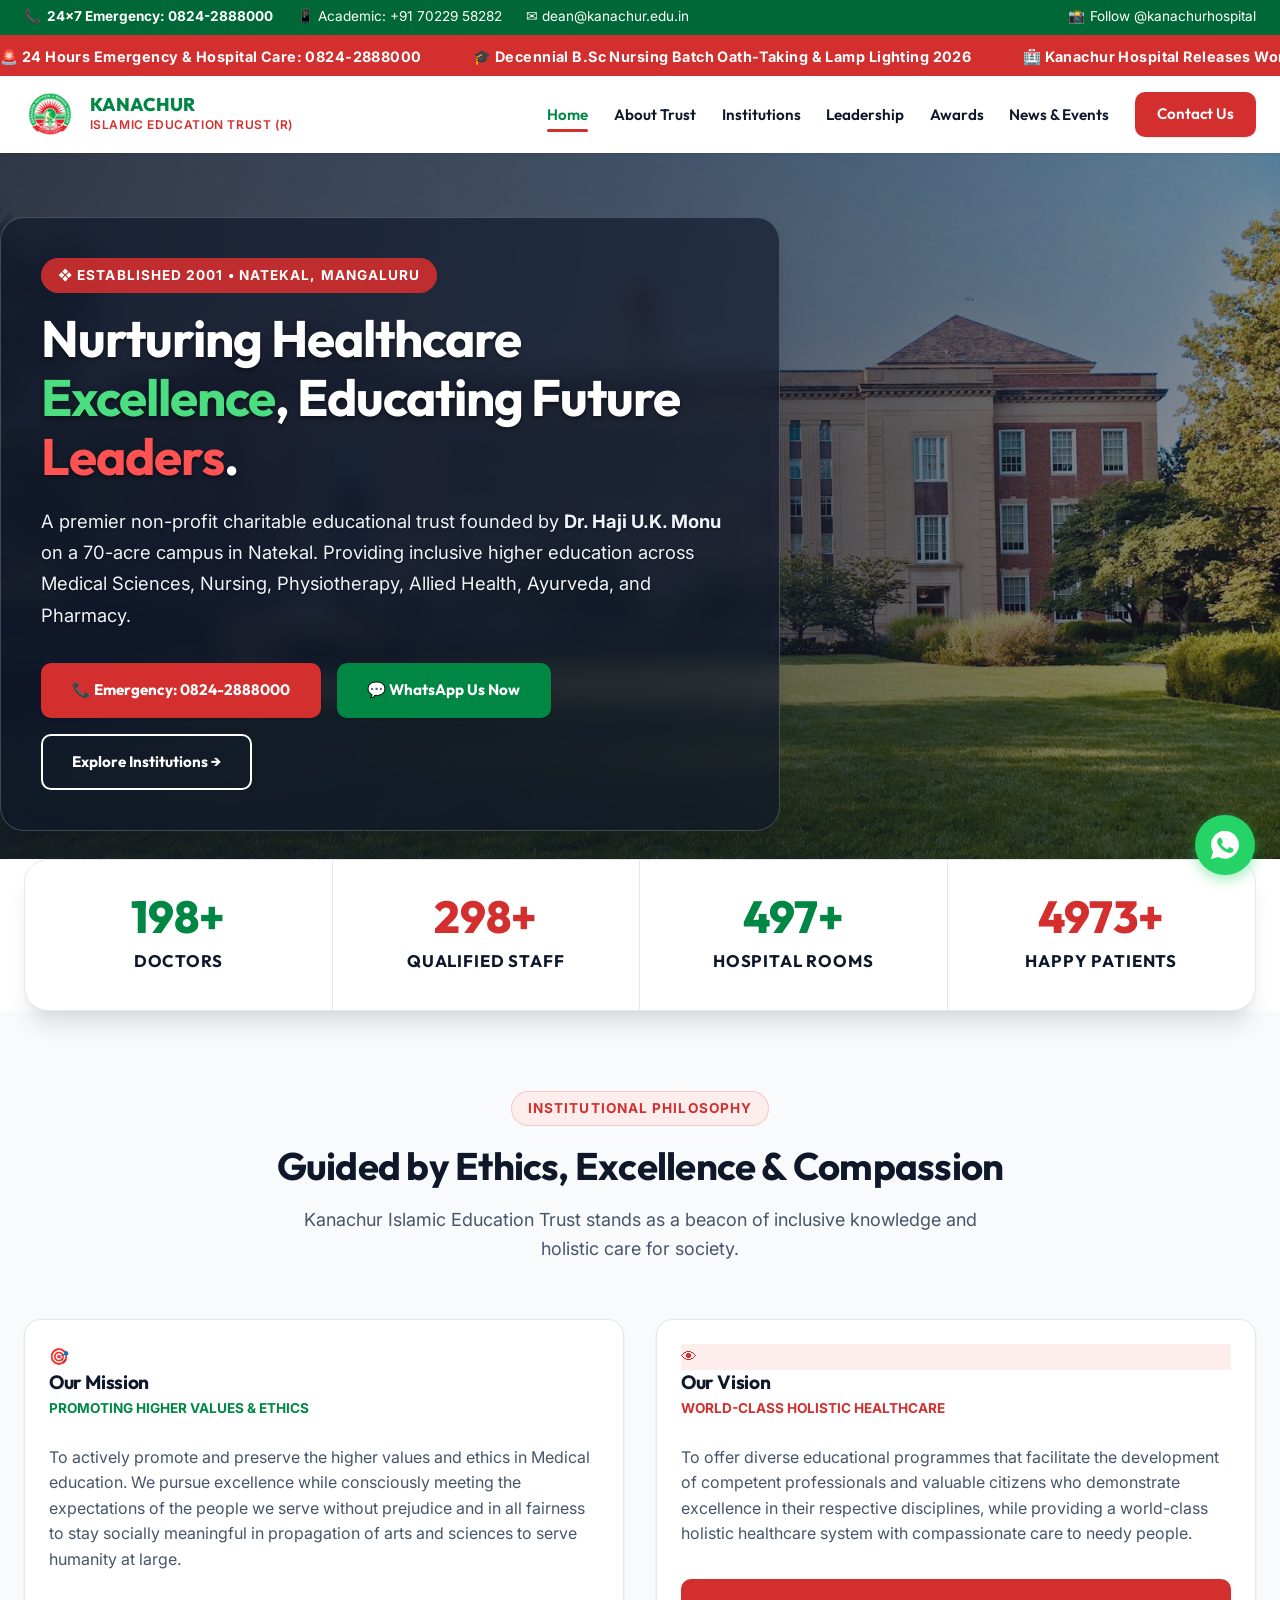
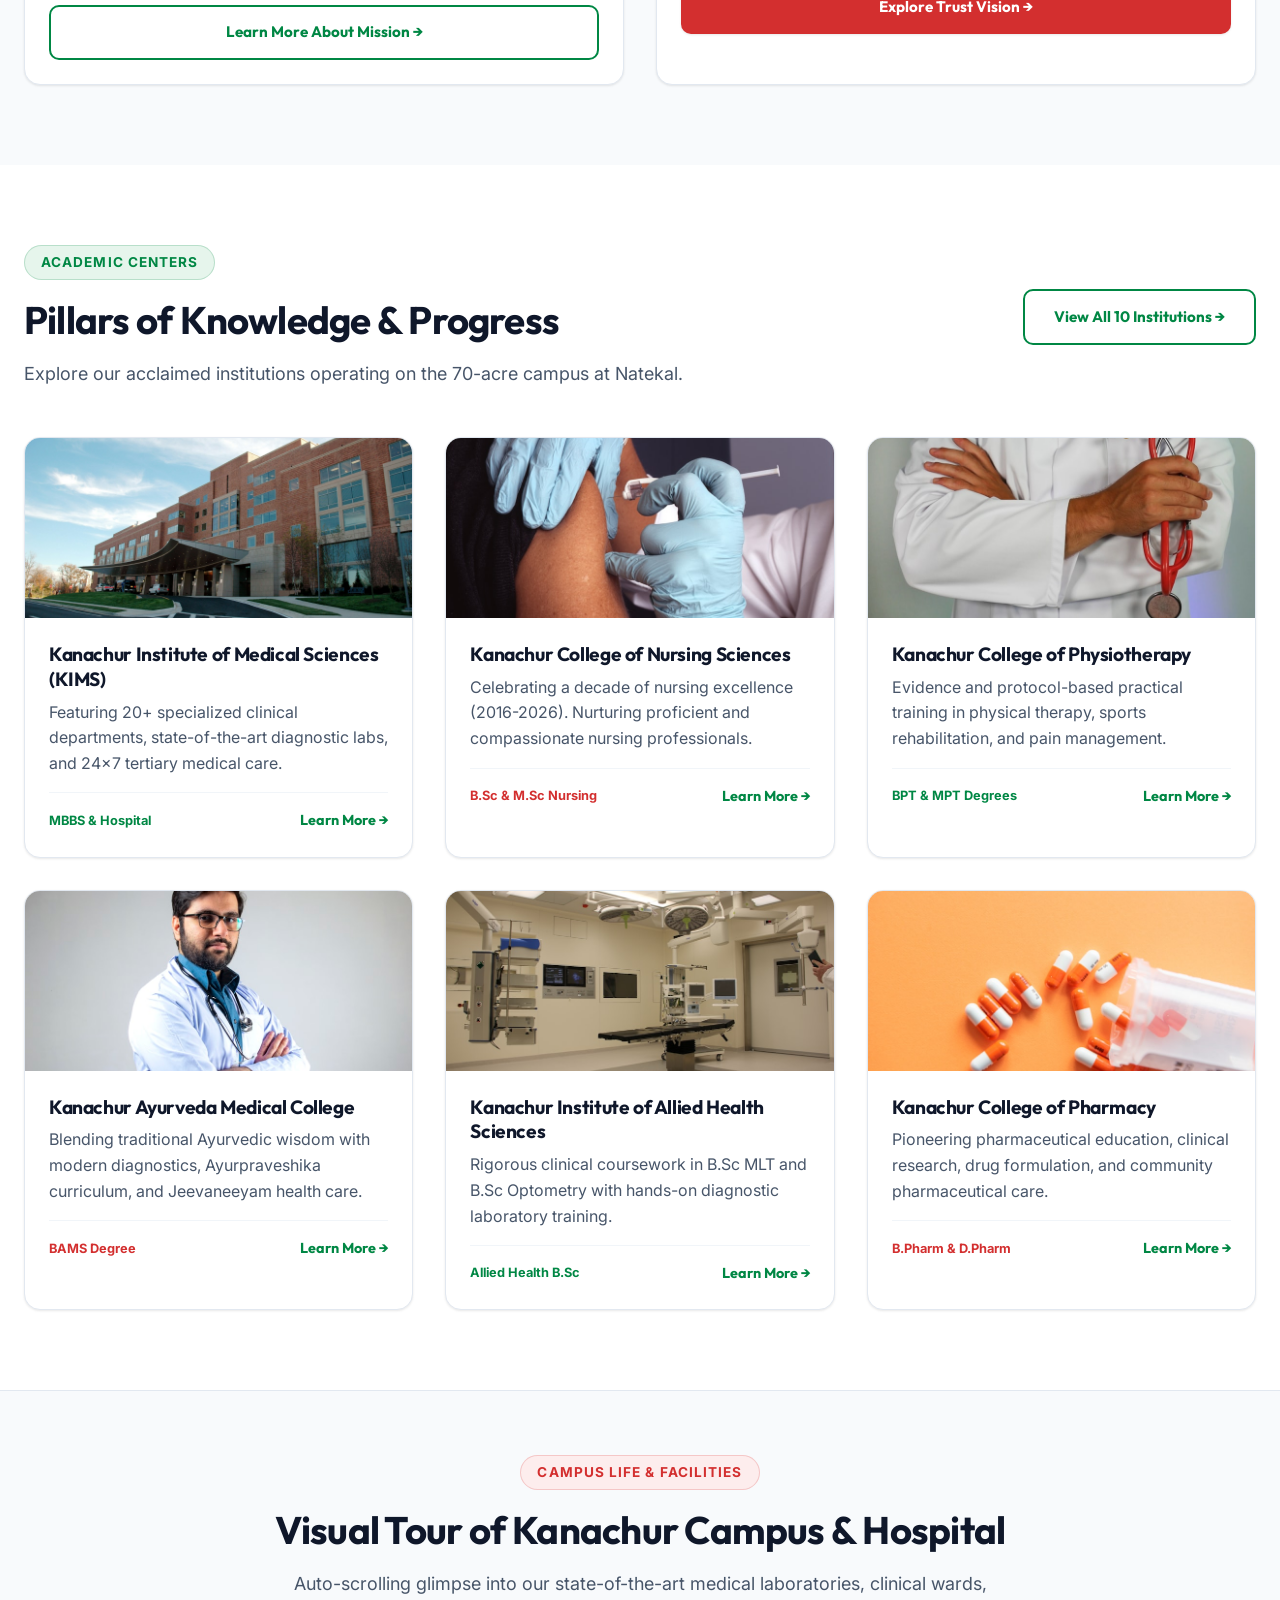
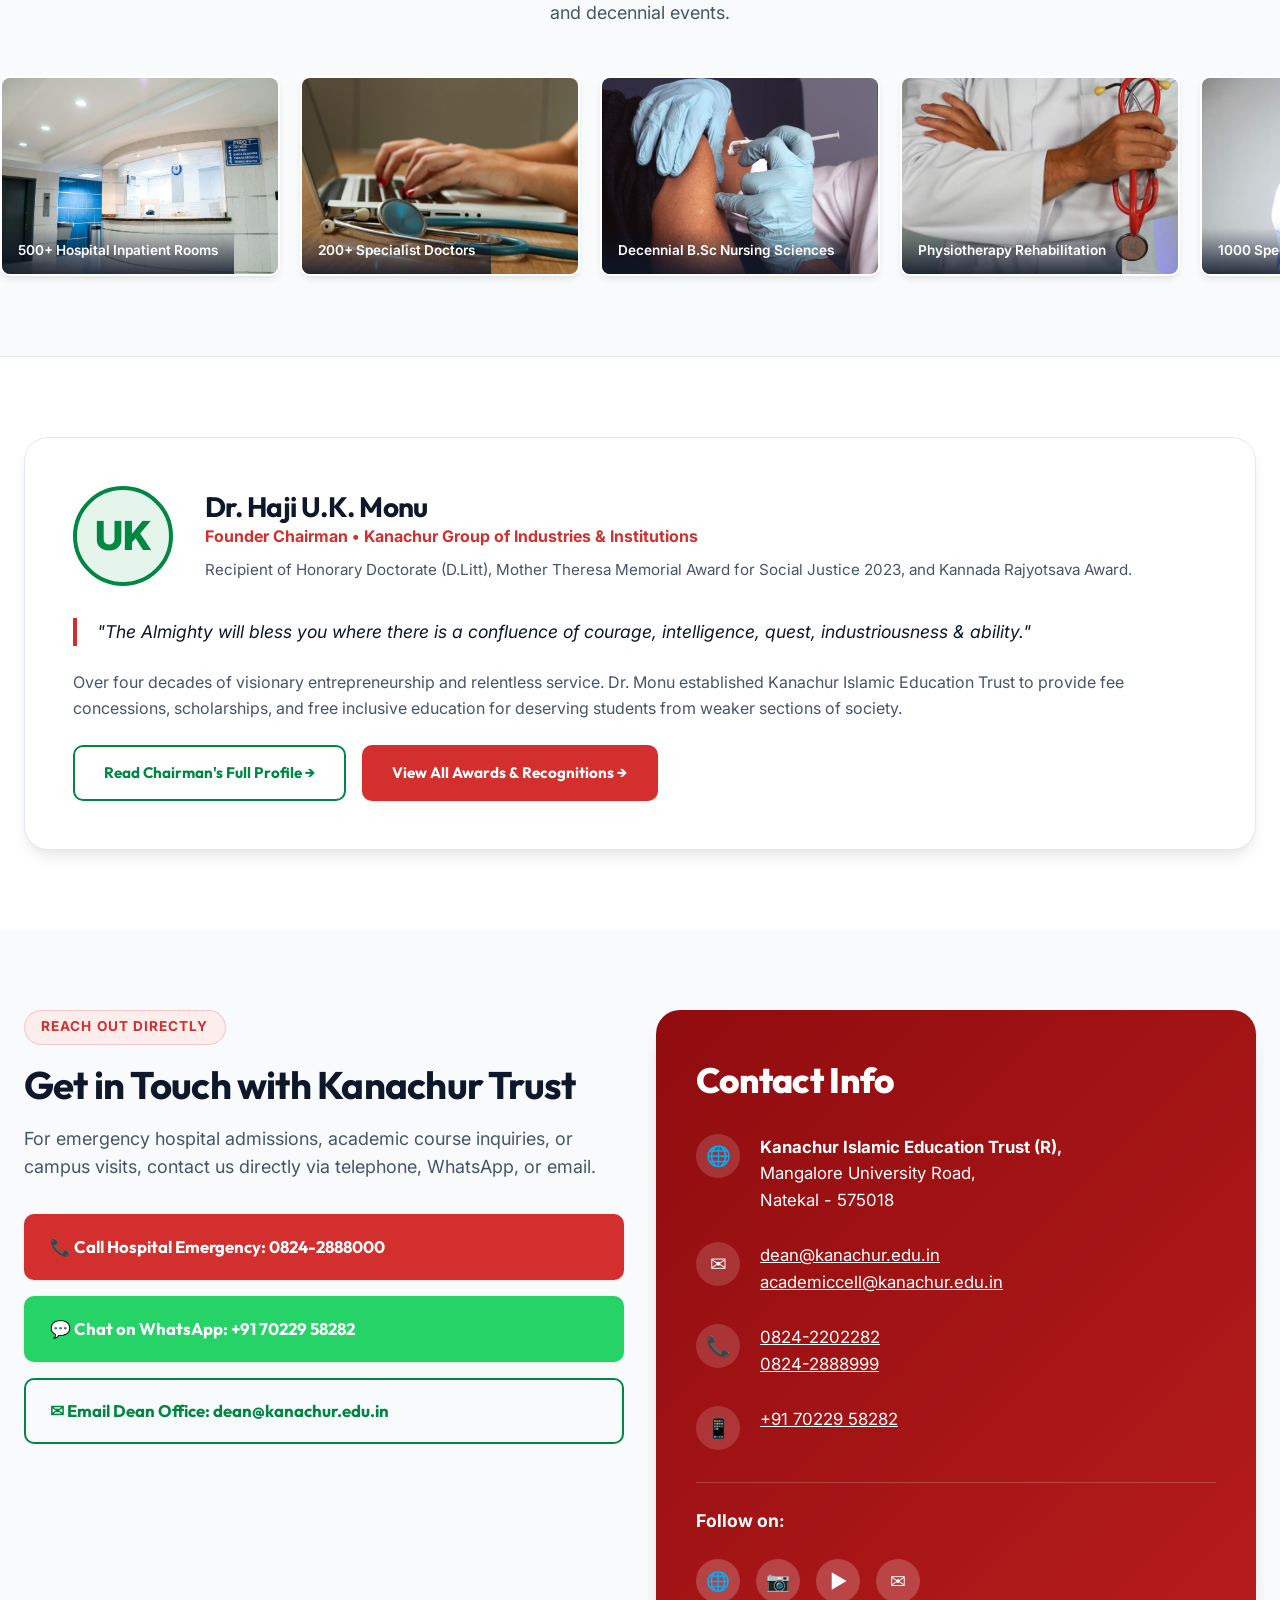
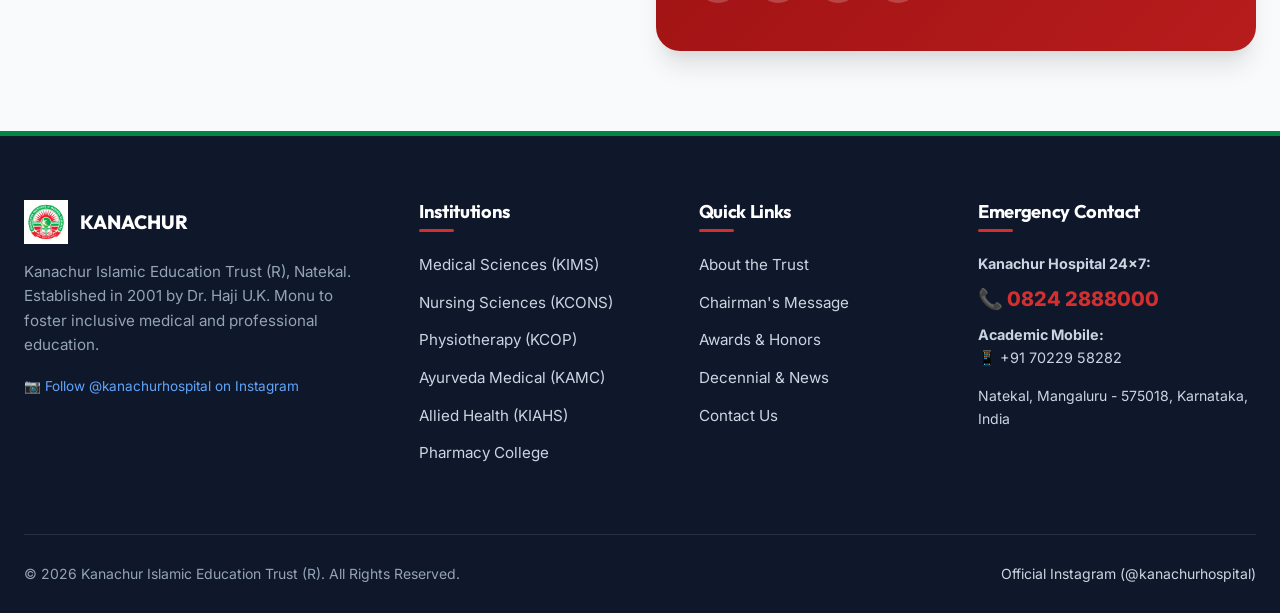
==== index.html @ 50f3a4df "Initial commit" ====
<!DOCTYPE html>
<html lang="en">
<head>
  <meta charset="UTF-8">
  <meta name="viewport" content="width=device-width, initial-scale=1.0">
  <title>Kanachur Islamic Education Trust (R) | Medical & Academic Excellence in Mangaluru</title>
  <meta name="description" content="Kanachur Islamic Education Trust (R), Natekal, Mangaluru. Sprawling 70-acre campus offering Medical (KIMS), Nursing (KCONS), Physiotherapy (KCOP), Allied Health (KIAHS), Ayurveda (KAMC), and Pharmacy degrees since 2001.">

  <!-- Open Graph -->
  <meta property="og:type" content="website">
  <meta property="og:url" content="https://kanachurims.com/">
  <meta property="og:title" content="Kanachur Islamic Education Trust (R) | Mangaluru">
  <meta property="og:description" content="Pioneering medical education, compassionate healthcare, and academic excellence in Mangaluru.">
  <meta property="og:image" content="images/campus-aerial.jpg">

  <!-- Google Fonts -->
  <link rel="preconnect" href="https://fonts.googleapis.com">
  <link rel="preconnect" href="https://fonts.gstatic.com" crossorigin>
  <link href="https://fonts.googleapis.com/css2?family=Inter:wght@400;500;600;700&family=Outfit:wght@600;700;800;900&display=swap" rel="stylesheet">

  <!-- Stylesheets -->
  <link rel="stylesheet" href="css/main.css">
  <link rel="stylesheet" href="css/components.css">
</head>
<body>





  <!-- Header & Navigation -->
  <header class="site-header">
    <div class="header-top">
      <div class="container header-top-content">
        <div class="header-top-info">
          <a href="tel:08242888000">📞 <strong>24x7 Emergency: 0824-2888000</strong></a>
          <a href="tel:+917022958282">📱 Academic: +91 70229 58282</a>
          <a href="mailto:dean@kanachur.edu.in">✉ dean@kanachur.edu.in</a>
        </div>
        <div style="display:flex; gap:1rem; align-items:center;">
          <a href="https://www.instagram.com/kanachurhospital/" target="_blank" rel="noopener noreferrer" style="color:white; font-size:0.85rem; display:flex; align-items:center; gap:0.3rem;">
            <span>📸</span> Follow @kanachurhospital
          </a>
        </div>
      </div>
    </div>

    <!-- Auto-Scrolling Marquee Ticker -->
    <div class="marquee-container" aria-label="Latest Announcements Ticker">
      <div class="marquee-content">
        <span class="marquee-item">🚨 24 Hours Emergency & Hospital Care: 0824-2888000</span>
        <span class="marquee-item">🎓 Decennial B.Sc Nursing Batch Oath-Taking & Lamp Lighting 2026</span>
        <span class="marquee-item">🏥 Kanachur Hospital Releases World TB Day Awareness Poster</span>
        <span class="marquee-item">🤖 KIMS & AIMIT Sign MoU for AI-Driven Healthcare Innovation</span>
        <span class="marquee-item">🌿 KAMC Jeevaneeyam Village Adoption & Ayurpraveshika Program</span>
        <span class="marquee-item">🚨 24 Hours Emergency & Hospital Care: 0824-2888000</span>
        <span class="marquee-item">🎓 Decennial B.Sc Nursing Batch Oath-Taking & Lamp Lighting 2026</span>
      </div>
    </div>

    <nav class="navbar" aria-label="Main Navigation">
      <div class="container nav-container">
        <a href="index.html" class="brand-logo">
          <img src="images/logo.png" alt="Kanachur Trust Crest Logo" class="brand-logo-img" width="52" height="52">
          <div class="brand-logo-text">
            <span class="brand-name">KANACHUR</span>
            <span class="brand-sub">Islamic Education Trust (R)</span>
          </div>
        </a>

        <button class="mobile-toggle" aria-label="Toggle Menu" aria-expanded="false" aria-controls="primaryNav">
          <span style="font-size:1.5rem;">☰</span>
        </button>

        <ul class="nav-menu" id="primaryNav">
          <li><a href="index.html" class="nav-link active">Home</a></li>
          <li><a href="about.html" class="nav-link">About Trust</a></li>
          <li><a href="institutions.html" class="nav-link">Institutions</a></li>
          <li><a href="leadership.html" class="nav-link">Leadership</a></li>
          <li><a href="awards.html" class="nav-link">Awards</a></li>
          <li><a href="news.html" class="nav-link">News & Events</a></li>
          <li><a href="contact.html" class="nav-link btn btn-primary" style="padding: 0.5rem 1.25rem; color: white;">Contact Us</a></li>
        </ul>
      </div>
    </nav>
  </header>

  <main id="main-content">

    <!-- Hero Section with Image Slideshow & Viewable Dark Backdrop Overlay Card -->
    <section class="hero-slider-container">
      <!-- Slides -->
      <div class="hero-slide active" style="background-image: url('images/campus-aerial.jpg');"></div>
      <div class="hero-slide" style="background-image: url('images/medical-college.jpg');"></div>
      <div class="hero-slide" style="background-image: url('images/medical-research.jpg');"></div>

      <div class="hero-slide-overlay"></div>

      <div class="container hero-content-wrap">
        <div class="hero-text-card reveal-on-scroll">
          <div class="section-badge red" style="background: rgba(211,47,47,0.9); color: white;">
            ❖ Established 2001 • Natekal, Mangaluru
          </div>
          <h1 class="hero-title-dark">
            Nurturing Healthcare <span class="highlight-green">Excellence</span>, Educating Future <span class="highlight-red">Leaders</span>.
          </h1>
          <p class="hero-description-dark">
            A premier non-profit charitable educational trust founded by <strong>Dr. Haji U.K. Monu</strong> on a 70-acre campus in Natekal. Providing inclusive higher education across Medical Sciences, Nursing, Physiotherapy, Allied Health, Ayurveda, and Pharmacy.
          </p>

          <div class="hero-cta-group">
            <a href="tel:08242888000" class="btn btn-primary">
              📞 Emergency: 0824-2888000
            </a>
            <a href="https://wa.me/917022958282?text=Hello%20Kanachur%20Trust%2C%20I%20have%20an%20inquiry" target="_blank" rel="noopener noreferrer" class="btn btn-secondary">
              💬 WhatsApp Us Now
            </a>
            <a href="institutions.html" class="btn btn-outline-white">
              Explore Institutions →
            </a>
          </div>
        </div>
      </div>

      <!-- Slider Dots -->
      <div class="slider-dots" aria-label="Slideshow Controls">
        <div class="slider-dot active" aria-label="Slide 1"></div>
        <div class="slider-dot" aria-label="Slide 2"></div>
        <div class="slider-dot" aria-label="Slide 3"></div>
      </div>
    </section>

    <!-- Verified Key Statistics Banner -->
    <section class="stats-section">
      <div class="container">
        <div class="stats-grid reveal-on-scroll">
          <div class="stat-card">
            <div class="stat-number" data-target="200" data-suffix="+">0</div>
            <div class="stat-label">Doctors</div>
          </div>
          <div class="stat-card red">
            <div class="stat-number" data-target="300" data-suffix="+">0</div>
            <div class="stat-label">Qualified Staff</div>
          </div>
          <div class="stat-card">
            <div class="stat-number" data-target="500" data-suffix="+">0</div>
            <div class="stat-label">Hospital Rooms</div>
          </div>
          <div class="stat-card red">
            <div class="stat-number" data-target="5000" data-suffix="+">0</div>
            <div class="stat-label">Happy Patients</div>
          </div>
        </div>
      </div>
    </section>

    <!-- Mission & Vision Section -->
    <section class="section-padding" style="background-color: var(--color-offwhite);">
      <div class="container">
        <div class="text-center reveal-on-scroll" style="margin-bottom: 3.5rem;">
          <div class="section-badge red">Institutional Philosophy</div>
          <h2 class="section-title">Guided by Ethics, Excellence & Compassion</h2>
          <p class="section-subtitle">Kanachur Islamic Education Trust stands as a beacon of inclusive knowledge and holistic care for society.</p>
        </div>

        <div class="grid grid-2">
          <div class="institution-card reveal-on-scroll" style="background: var(--color-white);">
            <div class="institution-header" style="padding: 1.5rem 1.5rem 0;">
              <div class="institution-icon">🎯</div>
              <div>
                <h3 class="institution-title">Our Mission</h3>
                <span style="font-size:0.85rem; color:var(--color-green-primary); font-weight:700;">PROMOTING HIGHER VALUES & ETHICS</span>
              </div>
            </div>
            <div class="institution-card-content">
              <p>To actively promote and preserve the higher values and ethics in Medical education. We pursue excellence while consciously meeting the expectations of the people we serve without prejudice and in all fairness to stay socially meaningful in propagation of arts and sciences to serve humanity at large.</p>
              <div style="margin-top: 1rem;">
                <a href="about.html" class="btn btn-outline-green" style="width: 100%;">Learn More About Mission →</a>
              </div>
            </div>
          </div>

          <div class="institution-card red-accent reveal-on-scroll" style="background: var(--color-white);">
            <div class="institution-header" style="padding: 1.5rem 1.5rem 0;">
              <div class="institution-icon" style="background: var(--color-red-light); color: var(--color-red-primary);">👁</div>
              <div>
                <h3 class="institution-title">Our Vision</h3>
                <span style="font-size:0.85rem; color:var(--color-red-primary); font-weight:700;">WORLD-CLASS HOLISTIC HEALTHCARE</span>
              </div>
            </div>
            <div class="institution-card-content">
              <p>To offer diverse educational programmes that facilitate the development of competent professionals and valuable citizens who demonstrate excellence in their respective disciplines, while providing a world-class holistic healthcare system with compassionate care to needy people.</p>
              <div style="margin-top: 1rem;">
                <a href="about.html" class="btn btn-primary" style="width: 100%;">Explore Trust Vision →</a>
              </div>
            </div>
          </div>
        </div>
      </div>
    </section>

    <!-- Constituent Institutions Overview Grid with Reference Images -->
    <section class="section-padding" style="background-color: var(--color-white);">
      <div class="container">
        <div class="flex-between reveal-on-scroll" style="margin-bottom: 3rem; flex-wrap: wrap; gap: 1rem;">
          <div>
            <div class="section-badge">Academic Centers</div>
            <h2 class="section-title">Pillars of Knowledge & Progress</h2>
            <p class="section-subtitle">Explore our acclaimed institutions operating on the 70-acre campus at Natekal.</p>
          </div>
          <div>
            <a href="institutions.html" class="btn btn-outline-green">View All 10 Institutions →</a>
          </div>
        </div>

        <div class="grid grid-3">

          <!-- KIMS -->
          <article class="institution-card reveal-on-scroll">
            <div class="institution-card-img-wrap">
              <img src="images/medical-college.jpg" alt="Kanachur Institute of Medical Sciences" class="institution-card-img">
            </div>
            <div class="institution-card-content">
              <h3 class="institution-title">Kanachur Institute of Medical Sciences (KIMS)</h3>
              <p style="margin-top: 0.5rem;">Featuring 20+ specialized clinical departments, state-of-the-art diagnostic labs, and 24x7 tertiary medical care.</p>
              <div class="institution-footer">
                <span style="font-size:0.8rem; font-weight:700; color:var(--color-green-primary);">MBBS & Hospital</span>
                <a href="institutions.html#kims" class="institution-link">Learn More →</a>
              </div>
            </div>
          </article>

          <!-- KCONS -->
          <article class="institution-card reveal-on-scroll">
            <div class="institution-card-img-wrap">
              <img src="images/nursing-practice.jpg" alt="Kanachur College of Nursing Sciences" class="institution-card-img">
            </div>
            <div class="institution-card-content">
              <h3 class="institution-title">Kanachur College of Nursing Sciences</h3>
              <p style="margin-top: 0.5rem;">Celebrating a decade of nursing excellence (2016-2026). Nurturing proficient and compassionate nursing professionals.</p>
              <div class="institution-footer">
                <span style="font-size:0.8rem; font-weight:700; color:var(--color-red-primary);">B.Sc & M.Sc Nursing</span>
                <a href="institutions.html#kcons" class="institution-link">Learn More →</a>
              </div>
            </div>
          </article>

          <!-- KCOP -->
          <article class="institution-card reveal-on-scroll">
            <div class="institution-card-img-wrap">
              <img src="images/physiotherapy.jpg" alt="Kanachur College of Physiotherapy" class="institution-card-img">
            </div>
            <div class="institution-card-content">
              <h3 class="institution-title">Kanachur College of Physiotherapy</h3>
              <p style="margin-top: 0.5rem;">Evidence and protocol-based practical training in physical therapy, sports rehabilitation, and pain management.</p>
              <div class="institution-footer">
                <span style="font-size:0.8rem; font-weight:700; color:var(--color-green-primary);">BPT & MPT Degrees</span>
                <a href="institutions.html#kcop" class="institution-link">Learn More →</a>
              </div>
            </div>
          </article>

          <!-- KAMC -->
          <article class="institution-card reveal-on-scroll">
            <div class="institution-card-img-wrap">
              <img src="images/ayurveda.jpg" alt="Kanachur Ayurveda Medical College" class="institution-card-img">
            </div>
            <div class="institution-card-content">
              <h3 class="institution-title">Kanachur Ayurveda Medical College</h3>
              <p style="margin-top: 0.5rem;">Blending traditional Ayurvedic wisdom with modern diagnostics, Ayurpraveshika curriculum, and Jeevaneeyam health care.</p>
              <div class="institution-footer">
                <span style="font-size:0.8rem; font-weight:700; color:var(--color-red-primary);">BAMS Degree</span>
                <a href="institutions.html#kamc" class="institution-link">Learn More →</a>
              </div>
            </div>
          </article>

          <!-- KIAHS -->
          <article class="institution-card reveal-on-scroll">
            <div class="institution-card-img-wrap">
              <img src="images/laboratory.jpg" alt="Kanachur Institute of Allied Health Sciences" class="institution-card-img">
            </div>
            <div class="institution-card-content">
              <h3 class="institution-title">Kanachur Institute of Allied Health Sciences</h3>
              <p style="margin-top: 0.5rem;">Rigorous clinical coursework in B.Sc MLT and B.Sc Optometry with hands-on diagnostic laboratory training.</p>
              <div class="institution-footer">
                <span style="font-size:0.8rem; font-weight:700; color:var(--color-green-primary);">Allied Health B.Sc</span>
                <a href="institutions.html#kiahs" class="institution-link">Learn More →</a>
              </div>
            </div>
          </article>

          <!-- Pharmacy -->
          <article class="institution-card reveal-on-scroll">
            <div class="institution-card-img-wrap">
              <img src="images/pharmacy.jpg" alt="Kanachur College of Pharmacy" class="institution-card-img">
            </div>
            <div class="institution-card-content">
              <h3 class="institution-title">Kanachur College of Pharmacy</h3>
              <p style="margin-top: 0.5rem;">Pioneering pharmaceutical education, clinical research, drug formulation, and community pharmaceutical care.</p>
              <div class="institution-footer">
                <span style="font-size:0.8rem; font-weight:700; color:var(--color-red-primary);">B.Pharm & D.Pharm</span>
                <a href="institutions.html#pharmacy" class="institution-link">Learn More →</a>
              </div>
            </div>
          </article>

        </div>
      </div>
    </section>

    <!-- Compact Auto-Scrolling Image Gallery Marquee Section -->
    <section class="gallery-section">
      <div class="container">
        <div class="text-center reveal-on-scroll" style="margin-bottom: 2rem;">
          <div class="section-badge red">Campus Life & Facilities</div>
          <h2 class="section-title">Visual Tour of Kanachur Campus & Hospital</h2>
          <p class="section-subtitle">Auto-scrolling glimpse into our state-of-the-art medical laboratories, clinical wards, and decennial events.</p>
        </div>
      </div>

      <div class="compact-gallery-slider">
        <div class="compact-gallery-track">

          <div class="gallery-card">
            <img src="images/hospital-building.jpg" alt="Hospital Rooms">
            <div class="gallery-card-caption">500+ Hospital Inpatient Rooms</div>
          </div>

          <div class="gallery-card">
            <img src="images/doctors-team.jpg" alt="Doctors Consultation">
            <div class="gallery-card-caption">200+ Specialist Doctors</div>
          </div>

          <div class="gallery-card">
            <img src="images/nursing-practice.jpg" alt="Nursing Practice">
            <div class="gallery-card-caption">Decennial B.Sc Nursing Sciences</div>
          </div>

          <div class="gallery-card">
            <img src="images/physiotherapy.jpg" alt="Physiotherapy Clinic">
            <div class="gallery-card-caption">Physiotherapy Rehabilitation</div>
          </div>

          <div class="gallery-card">
            <img src="images/ayurveda.jpg" alt="Ayurveda Garden">
            <div class="gallery-card-caption">1000 Species Western Ghats Flora</div>
          </div>

          <div class="gallery-card">
            <img src="images/laboratory.jpg" alt="Clinical Laboratory">
            <div class="gallery-card-caption">Advanced Diagnostics & MLT Labs</div>
          </div>

          <!-- Duplicate items for seamless continuous marquee -->
          <div class="gallery-card">
            <img src="images/hospital-building.jpg" alt="Hospital Rooms">
            <div class="gallery-card-caption">500+ Hospital Inpatient Rooms</div>
          </div>

          <div class="gallery-card">
            <img src="images/doctors-team.jpg" alt="Doctors Consultation">
            <div class="gallery-card-caption">200+ Specialist Doctors</div>
          </div>

        </div>
      </div>
    </section>

    <!-- Leadership Spotlight -->
    <section class="section-padding" style="background-color: var(--color-white);">
      <div class="container">
        <div class="leadership-card reveal-on-scroll">
          <div class="leadership-header">
            <div class="leadership-avatar">UK</div>
            <div class="leadership-info">
              <h3>Dr. Haji U.K. Monu</h3>
              <div class="leadership-title">Founder Chairman • Kanachur Group of Industries & Institutions</div>
              <p style="margin-top: 0.5rem; font-size: 0.95rem;">
                Recipient of Honorary Doctorate (D.Litt), Mother Theresa Memorial Award for Social Justice 2023, and Kannada Rajyotsava Award.
              </p>
            </div>
          </div>
          <div class="leadership-body">
            <blockquote style="font-size: 1.1rem; font-style: italic; color: var(--color-text-main); border-left: 4px solid var(--color-red-primary); padding-left: 1.25rem; margin-bottom: 1.5rem;">
              "The Almighty will bless you where there is a confluence of courage, intelligence, quest, industriousness & ability."
            </blockquote>
            <p>Over four decades of visionary entrepreneurship and relentless service. Dr. Monu established Kanachur Islamic Education Trust to provide fee concessions, scholarships, and free inclusive education for deserving students from weaker sections of society.</p>

            <div class="hero-cta-group" style="margin-top: 1.5rem;">
              <a href="leadership.html" class="btn btn-outline-green">Read Chairman's Full Profile →</a>
              <a href="awards.html" class="btn btn-primary">View All Awards & Recognitions →</a>
            </div>
          </div>
        </div>
      </div>
    </section>

    <!-- Direct Contact Info Display Section (REPLACED ALL FORMS AS REQUESTED) -->
    <section class="section-padding" style="background-color: var(--color-offwhite);" id="contact-info">
      <div class="container">
        <div class="grid grid-2">

          <!-- Left Info Column -->
          <div class="reveal-on-scroll">
            <div class="section-badge red">Reach Out Directly</div>
            <h2 class="section-title">Get in Touch with Kanachur Trust</h2>
            <p class="section-subtitle" style="margin-bottom: 2rem;">For emergency hospital admissions, academic course inquiries, or campus visits, contact us directly via telephone, WhatsApp, or email.</p>

            <div class="hero-cta-group" style="flex-direction: column; gap: 1rem; align-items: flex-start;">
              <a href="tel:08242888000" class="btn btn-primary" style="width: 100%; justify-content: flex-start; padding: 1.1rem 1.5rem; font-size: 1.05rem; white-space: normal; text-align: left;">
                📞 Call Hospital Emergency: 0824-2888000
              </a>
              <a href="https://wa.me/917022958282?text=Hello%20Kanachur%20Trust%2C%20I%20have%20an%20inquiry" target="_blank" rel="noopener noreferrer" class="btn btn-secondary" style="width: 100%; justify-content: flex-start; padding: 1.1rem 1.5rem; font-size: 1.05rem; background-color: #25D366; border-color: #25D366; white-space: normal; text-align: left;">
                💬 Chat on WhatsApp: +91 70229 58282
              </a>
              <a href="mailto:dean@kanachur.edu.in" class="btn btn-outline-green" style="width: 100%; justify-content: flex-start; padding: 1.1rem 1.5rem; font-size: 1.05rem; white-space: normal; text-align: left;">
                ✉ Email Dean Office: dean@kanachur.edu.in
              </a>
            </div>
          </div>

          <!-- Right Red Contact Info Display Box (Matches user screenshot) -->
          <div class="contact-display-card reveal-on-scroll">
            <h3 class="contact-display-title">Contact Info</h3>

            <div class="contact-info-row">
              <div class="contact-info-icon">🌐</div>
              <div class="contact-info-text">
                <strong>Kanachur Islamic Education Trust (R),</strong><br>
                Mangalore University Road,<br>
                Natekal - 575018
              </div>
            </div>

            <div class="contact-info-row">
              <div class="contact-info-icon">✉</div>
              <div class="contact-info-text">
                <a href="mailto:dean@kanachur.edu.in">dean@kanachur.edu.in</a><br>
                <a href="mailto:academiccell@kanachur.edu.in">academiccell@kanachur.edu.in</a>
              </div>
            </div>

            <div class="contact-info-row">
              <div class="contact-info-icon">📞</div>
              <div class="contact-info-text">
                <a href="tel:08242202282">0824-2202282</a><br>
                <a href="tel:08242888999">0824-2888999</a>
              </div>
            </div>

            <div class="contact-info-row">
              <div class="contact-info-icon">📱</div>
              <div class="contact-info-text">
                <a href="tel:+917022958282">+91 70229 58282</a>
              </div>
            </div>

            <div style="margin-top: 2rem; border-top: 1px solid rgba(255,255,255,0.2); padding-top: 1.5rem;">
              <strong style="font-size: 1.1rem; display: block; margin-bottom: 1rem;">Follow on:</strong>
              <div class="social-links-group">
                <a href="https://kanachurims.com/" target="_blank" rel="noopener noreferrer" class="social-icon-btn" aria-label="Website">🌐</a>
                <a href="https://www.instagram.com/kanachurhospital/" target="_blank" rel="noopener noreferrer" class="social-icon-btn" aria-label="Instagram">📷</a>
                <a href="https://youtube.com" target="_blank" rel="noopener noreferrer" class="social-icon-btn" aria-label="YouTube">▶</a>
                <a href="mailto:academiccell@kanachur.edu.in" class="social-icon-btn" aria-label="Email">✉</a>
              </div>
            </div>
          </div>

        </div>
      </div>
    </section>

  </main>

  <!-- Footer -->
  <footer class="site-footer">
    <div class="container">
      <div class="footer-grid">
        <div class="footer-brand">
          <div style="display:flex; align-items:center; gap:0.75rem;">
            <img src="images/logo.png" alt="Kanachur Crest Logo" width="44" height="44">
            <span style="font-family:var(--font-family-heading); font-weight:800; font-size:1.2rem; color:white;">KANACHUR</span>
          </div>
          <p>Kanachur Islamic Education Trust (R), Natekal. Established in 2001 by Dr. Haji U.K. Monu to foster inclusive medical and professional education.</p>
          <div style="margin-top: 1rem;">
            <a href="https://www.instagram.com/kanachurhospital/" target="_blank" rel="noopener noreferrer" style="color: #60a5fa; font-size:0.85rem; display:inline-flex; align-items:center; gap:0.3rem;">
              📷 Follow @kanachurhospital on Instagram
            </a>
          </div>
        </div>

        <div>
          <h4 class="footer-title">Institutions</h4>
          <ul class="footer-links">
            <li><a href="institutions.html#kims">Medical Sciences (KIMS)</a></li>
            <li><a href="institutions.html#kcons">Nursing Sciences (KCONS)</a></li>
            <li><a href="institutions.html#kcop">Physiotherapy (KCOP)</a></li>
            <li><a href="institutions.html#kamc">Ayurveda Medical (KAMC)</a></li>
            <li><a href="institutions.html#kiahs">Allied Health (KIAHS)</a></li>
            <li><a href="institutions.html#pharmacy">Pharmacy College</a></li>
          </ul>
        </div>

        <div>
          <h4 class="footer-title">Quick Links</h4>
          <ul class="footer-links">
            <li><a href="about.html">About the Trust</a></li>
            <li><a href="leadership.html">Chairman's Message</a></li>
            <li><a href="awards.html">Awards & Honors</a></li>
            <li><a href="news.html">Decennial & News</a></li>
            <li><a href="contact.html">Contact Us</a></li>
          </ul>
        </div>

        <div>
          <h4 class="footer-title">Emergency Contact</h4>
          <p style="color:#cbd5e1; font-size:0.9rem; margin-bottom:0.5rem;"><strong>Kanachur Hospital 24x7:</strong></p>
          <p style="color:var(--color-red-primary); font-size:1.25rem; font-weight:800; margin-bottom:0.5rem;">📞 0824 2888000</p>
          <p style="color:#cbd5e1; font-size:0.9rem; margin-bottom:1rem;"><strong>Academic Mobile:</strong><br>📱 +91 70229 58282</p>
          <p style="color:#cbd5e1; font-size:0.875rem;">Natekal, Mangaluru - 575018, Karnataka, India</p>
        </div>
      </div>

      <div class="footer-bottom">
        <div>
          © 2026 Kanachur Islamic Education Trust (R). All Rights Reserved.
        </div>
        <div>
          <a href="https://www.instagram.com/kanachurhospital/" target="_blank" rel="noopener noreferrer">Official Instagram (@kanachurhospital)</a>
        </div>
      </div>
    </div>
  </footer>

  <!-- Floating WhatsApp Button at Bottom Right -->
  <a href="https://wa.me/917022958282?text=Hello%20Kanachur%20Trust%2C%20I%20have%20an%20inquiry" target="_blank" rel="noopener noreferrer" class="whatsapp-float-btn" aria-label="Chat on WhatsApp with Kanachur Trust">
    <svg class="whatsapp-icon-svg" viewBox="0 0 24 24">
      <path d="M12.031 2c-5.417 0-9.826 4.408-9.826 9.826 0 1.738.455 3.434 1.32 4.938l-1.403 5.125 5.244-1.376c1.442.786 3.064 1.2 4.665 1.2 5.416 0 9.826-4.409 9.826-9.827 0-5.418-4.41-9.826-9.826-9.826zm5.8 14.156c-.244.686-1.433 1.31-1.986 1.385-.515.071-1.173.128-3.376-.78-2.822-1.163-4.633-4.043-4.774-4.232-.14-.188-1.144-1.523-1.144-2.905 0-1.383.723-2.063.98-2.345.257-.282.562-.352.75-.352.188 0 .375.002.538.009.174.008.408-.066.638.487.235.564.8 1.947.87 2.087.07.141.117.305.023.493-.094.188-.141.305-.282.47-.141.164-.296.368-.423.493-.141.141-.288.296-.124.577.164.282.729 1.205 1.564 1.948 1.074.957 1.979 1.254 2.261 1.395.282.141.446.117.61-.07.164-.188.704-.822.892-1.104.188-.282.375-.235.633-.141.258.094 1.642.775 1.923.916.282.141.469.211.539.328.07.117.07.681-.174 1.367z"/>
    </svg>
  </a>

  <!-- Back to Top Button -->
  <button class="back-to-top" aria-label="Back to Top">↑</button>

  <!-- JavaScript Scripts -->
  <script src="js/main.js"></script>


</body>
</html>
---- css/main.css ----
/* ==========================================================================
   Kanachur Islamic Education Trust (R) - Design System & Core Styles
   Strict adherence: 50% White, 25% Rich Green, 25% Deep Institutional Red
   ========================================================================== */

:root {
  /* Brand Color Palette */
  --color-white: #ffffff;
  --color-offwhite: #f8fafc;
  --color-light-gray: #f1f5f9;
  --color-border: #e2e8f0;
  --color-border-dark: #cbd5e1;

  /* 25% Rich Institutional Green */
  --color-green-primary: #008744;
  --color-green-dark: #006837;
  --color-green-light: #e6f5ec;
  --color-green-hover: #007038;
  --color-green-glow: stroke rgba(0, 135, 68, 0.15);

  /* 25% Deep Institutional Red */
  --color-red-primary: #d32f2f;
  --color-red-dark: #b71c1c;
  --color-red-light: #fdeded;
  --color-red-hover: #9a0007;

  /* Typography Colors */
  --color-text-main: #0f172a;
  --color-text-muted: #475569;
  --color-text-light: #64748b;
  --color-text-inverse: #ffffff;

  /* Accents & Status */
  --color-accent-gold: #d97706;
  --color-accent-gold-light: #fef3c7;
  --shadow-sm: 0 1px 3px rgba(0,0,0,0.06), 0 1px 2px rgba(0,0,0,0.04);
  --shadow-md: 0 4px 6px -1px rgba(0,0,0,0.07), 0 2px 4px -1px rgba(0,0,0,0.04);
  --shadow-lg: 0 10px 15px -3px rgba(0,0,0,0.08), 0 4px 6px -2px rgba(0,0,0,0.03);
  --shadow-xl: 0 20px 25px -5px rgba(0,0,0,0.1), 0 10px 10px -5px rgba(0,0,0,0.04);
  --shadow-glow-red: 0 0 20px rgba(211, 47, 47, 0.25);
  --shadow-glow-green: 0 0 20px rgba(0, 135, 68, 0.2);

  /* Layout & Geometry */
  --radius-sm: 6px;
  --radius-md: 10px;
  --radius-lg: 16px;
  --radius-xl: 24px;
  --radius-full: 9999px;

  --font-family-sans: 'Inter', -apple-system, BlinkMacSystemFont, 'Segoe UI', Roboto, Helvetica, Arial, sans-serif;
  --font-family-heading: 'Outfit', 'Inter', -apple-system, sans-serif;

  --container-max: 1280px;
  --transition-fast: 0.2s cubic-bezier(0.4, 0, 0.2, 1);
  --transition-normal: 0.3s cubic-bezier(0.4, 0, 0.2, 1);
  --transition-slow: 0.5s cubic-bezier(0.4, 0, 0.2, 1);
}

/* Reduced Motion Override */
@media (prefers-reduced-motion: reduce) {
  *, ::before, ::after {
    animation-duration: 0.01ms !important;
    animation-iteration-count: 1 !important;
    transition-duration: 0.01ms !important;
    scroll-behavior: auto !important;
  }
}

/* Core Reset */
*, *::before, *::after {
  box-sizing: border-box;
  margin: 0;
  padding: 0;
}

html {
  scroll-behavior: smooth;
  font-size: 100%;
  -webkit-text-size-adjust: 100%;
}

body {
  font-family: var(--font-family-sans);
  font-size: 1rem;
  line-height: 1.6;
  color: var(--color-text-main);
  background-color: var(--color-white);
  overflow-x: hidden;
  min-height: 100vh;
  display: flex;
  flex-direction: column;
}

h1, h2, h3, h4, h5, h6 {
  font-family: var(--font-family-heading);
  font-weight: 700;
  line-height: 1.25;
  color: var(--color-text-main);
  letter-spacing: -0.02em;
}

h1 { font-size: clamp(2.25rem, 4vw, 3.5rem); }
h2 { font-size: clamp(1.75rem, 3vw, 2.5rem); }
h3 { font-size: clamp(1.25rem, 2vw, 1.75rem); }
h4 { font-size: 1.25rem; }
h5 { font-size: 1.1rem; }
h6 { font-size: 0.95rem; }

p {
  margin-bottom: 1rem;
  color: var(--color-text-muted);
}
p:last-child { margin-bottom: 0; }

a {
  color: var(--color-green-primary);
  text-decoration: none;
  transition: color var(--transition-fast);
}

a:hover {
  color: var(--color-green-dark);
}

img, svg {
  max-width: 100%;
  height: auto;
  display: block;
}

button, input, select, textarea {
  font: inherit;
}

/* Layout Utilities */
.container {
  width: 100%;
  max-width: var(--container-max);
  margin-left: auto;
  margin-right: auto;
  padding-left: 1.5rem;
  padding-right: 1.5rem;
}

.section-padding {
  padding-top: 5rem;
  padding-bottom: 5rem;
}

@media (max-width: 768px) {
  .section-padding {
    padding-top: 3.5rem;
    padding-bottom: 3.5rem;
  }
}

.grid {
  display: grid;
  gap: 2rem;
}

.grid-2 { grid-template-columns: repeat(2, 1fr); }
.grid-3 { grid-template-columns: repeat(3, 1fr); }
.grid-4 { grid-template-columns: repeat(4, 1fr); }

@media (max-width: 992px) {
  .grid-4 { grid-template-columns: repeat(2, 1fr); }
  .grid-3 { grid-template-columns: repeat(2, 1fr); }
}

@media (max-width: 640px) {
  .grid-4, .grid-3, .grid-2 { grid-template-columns: 1fr; }
}

.flex {
  display: flex;
}
.flex-between {
  display: flex;
  justify-content: space-between;
  align-items: center;
}
.flex-center {
  display: flex;
  justify-content: center;
  align-items: center;
}

/* Section Header Typography */
.section-badge {
  display: inline-flex;
  align-items: center;
  gap: 0.5rem;
  padding: 0.35rem 1rem;
  background-color: var(--color-green-light);
  color: var(--color-green-primary);
  font-size: 0.85rem;
  font-weight: 700;
  text-transform: uppercase;
  letter-spacing: 0.08em;
  border-radius: var(--radius-full);
  margin-bottom: 1rem;
  border: 1px solid rgba(0, 135, 68, 0.2);
}

.section-badge.red {
  background-color: var(--color-red-light);
  color: var(--color-red-primary);
  border-color: rgba(211, 47, 47, 0.2);
}

.section-title {
  margin-bottom: 1rem;
  position: relative;
}

.section-subtitle {
  font-size: 1.125rem;
  color: var(--color-text-muted);
  max-width: 700px;
}

.text-center { text-align: center; }
.text-center .section-subtitle { margin-left: auto; margin-right: auto; }

/* Buttons & CTAs */
.btn {
  display: inline-flex;
  align-items: center;
  justify-content: center;
  gap: 0.6rem;
  padding: 0.85rem 1.8rem;
  font-family: var(--font-family-heading);
  font-size: 0.95rem;
  font-weight: 700;
  border-radius: var(--radius-md);
  cursor: pointer;
  border: 2px solid transparent;
  transition: all var(--transition-fast);
  text-decoration: none;
  white-space: normal;
  word-break: break-word;
}

.btn-primary {
  background-color: var(--color-red-primary);
  color: var(--color-white);
  box-shadow: var(--shadow-sm);
}

.btn-primary:hover {
  background-color: var(--color-red-hover);
  color: var(--color-white);
  box-shadow: var(--shadow-glow-red);
  transform: translateY(-2px);
}

.btn-secondary {
  background-color: var(--color-green-primary);
  color: var(--color-white);
  box-shadow: var(--shadow-sm);
}

.btn-secondary:hover {
  background-color: var(--color-green-dark);
  color: var(--color-white);
  box-shadow: var(--shadow-glow-green);
  transform: translateY(-2px);
}

.btn-outline-green {
  background-color: transparent;
  border-color: var(--color-green-primary);
  color: var(--color-green-primary);
}

.btn-outline-green:hover {
  background-color: var(--color-green-primary);
  color: var(--color-white);
  transform: translateY(-2px);
}

.btn-outline-white {
  background-color: transparent;
  border-color: var(--color-white);
  color: var(--color-white);
}

.btn-outline-white:hover {
  background-color: var(--color-white);
  color: var(--color-green-primary);
  transform: translateY(-2px);
}

/* Scroll Animations */
.reveal-on-scroll {
  opacity: 0;
  transform: translateY(30px);
  transition: opacity 0.7s ease, transform 0.7s ease;
}

.reveal-on-scroll.is-visible {
  opacity: 1;
  transform: translateY(0);
}
---- css/components.css ----
/* ==========================================================================
   Kanachur Islamic Education Trust (R) - Component Stylesheet (Updated)
   ========================================================================== */

/* Navbar & Header */
.site-header {
  position: sticky;
  top: 0;
  z-index: 1000;
  background-color: var(--color-white);
  box-shadow: var(--shadow-sm);
  transition: background-color var(--transition-normal), box-shadow var(--transition-normal);
}

.site-header.scrolled {
  background-color: rgba(255, 255, 255, 0.96);
  backdrop-filter: blur(12px);
  box-shadow: var(--shadow-md);
}

.header-top {
  background-color: var(--color-green-dark);
  color: var(--color-white);
  padding: 0.4rem 0;
  font-size: 0.85rem;
  border-bottom: 2px solid var(--color-red-primary);
}

.header-top-content {
  display: flex;
  justify-content: space-between;
  align-items: center;
  flex-wrap: wrap;
  gap: 0.5rem;
}

.header-top-info {
  display: flex;
  gap: 1.5rem;
  align-items: center;
}

.header-top-info a {
  color: var(--color-white);
  display: inline-flex;
  align-items: center;
  gap: 0.4rem;
}

.header-top-info a:hover {
  color: #a7f3d0;
}

/* Continuous Marquee Banner */
.marquee-container {
  overflow: hidden;
  white-space: nowrap;
  background-color: var(--color-red-primary);
  color: var(--color-white);
  padding: 0.5rem 0;
  font-weight: 700;
  font-size: 0.9rem;
  letter-spacing: 0.03em;
  display: flex;
  align-items: center;
}

.marquee-content {
  display: inline-block;
  white-space: nowrap;
  animation: marqueeScroll 28s linear infinite;
}

.marquee-content:hover {
  animation-play-state: paused;
}

.marquee-item {
  display: inline-flex;
  align-items: center;
  gap: 0.5rem;
  margin-right: 3rem;
}

@keyframes marqueeScroll {
  0% { transform: translateX(0); }
  100% { transform: translateX(-50%); }
}

.navbar {
  padding: 0.8rem 0;
}

.nav-container {
  display: flex;
  justify-content: space-between;
  align-items: center;
}

.brand-logo {
  display: flex;
  align-items: center;
  gap: 0.85rem;
  text-decoration: none;
}

.brand-logo-img {
  width: 52px;
  height: 52px;
  flex-shrink: 0;
  object-fit: contain;
  border-radius: 50%;
}

.brand-logo-text {
  display: flex;
  flex-direction: column;
}

.brand-name {
  font-family: var(--font-family-heading);
  font-size: 1.15rem;
  font-weight: 800;
  color: var(--color-green-primary);
  line-height: 1.15;
}

.brand-sub {
  font-size: 0.75rem;
  font-weight: 600;
  color: var(--color-red-primary);
  letter-spacing: 0.05em;
  text-transform: uppercase;
}

.nav-menu {
  display: flex;
  align-items: center;
  gap: 1.6rem;
  list-style: none;
}

.nav-link {
  font-family: var(--font-family-heading);
  font-weight: 600;
  font-size: 0.95rem;
  color: var(--color-text-main);
  padding: 0.5rem 0;
  position: relative;
  transition: color var(--transition-fast);
}

.nav-link:hover, .nav-link.active {
  color: var(--color-green-primary);
}

.nav-link::after {
  content: '';
  position: absolute;
  bottom: 0;
  left: 0;
  width: 0%;
  height: 3px;
  background-color: var(--color-red-primary);
  border-radius: var(--radius-full);
  transition: width var(--transition-fast);
}

.nav-link:hover::after, .nav-link.active::after {
  width: 100%;
}

.mobile-toggle {
  display: none;
  background: none;
  border: none;
  cursor: pointer;
  padding: 0.5rem;
}

@media (max-width: 992px) {
  .mobile-toggle { display: block; }
  .nav-menu {
    position: fixed;
    top: 0;
    right: -100%;
    width: 300px;
    height: 100vh;
    background-color: var(--color-white);
    flex-direction: column;
    align-items: flex-start;
    padding: 5rem 2rem 2rem;
    box-shadow: var(--shadow-xl);
    transition: right var(--transition-normal);
    z-index: 999;
  }
  .nav-menu.open {
    right: 0;
  }
}

/* Hero Section with Image Slideshow */
.hero-slider-container {
  position: relative;
  min-height: 580px;
  overflow: hidden;
  display: flex;
  align-items: center;
  border-bottom: 4px solid var(--color-green-primary);
}

.hero-slide {
  position: absolute;
  inset: 0;
  background-size: cover;
  background-position: center;
  opacity: 0;
  transition: opacity 1.2s ease-in-out;
  z-index: 1;
}

.hero-slide.active {
  opacity: 1;
}

.hero-slide-overlay {
  position: absolute;
  inset: 0;
  background: linear-gradient(90deg, rgba(15, 23, 42, 0.85) 0%, rgba(15, 23, 42, 0.70) 50%, rgba(15, 23, 42, 0.45) 100%);
  z-index: 2;
}

.hero-content-wrap {
  position: relative;
  z-index: 3;
  color: var(--color-white);
  padding: 4rem 0;
}

.hero-text-card {
  background: rgba(15, 23, 42, 0.65);
  backdrop-filter: blur(12px);
  padding: 2.5rem;
  border-radius: var(--radius-xl);
  border: 1px solid rgba(255, 255, 255, 0.2);
  box-shadow: var(--shadow-xl);
  max-width: 780px;
}

.hero-cta-group {
  display: flex;
  flex-wrap: wrap;
  gap: 1rem;
  align-items: center;
}

.hero-title-dark {
  font-size: clamp(2.3rem, 4vw, 3.4rem);
  color: var(--color-white);
  margin-bottom: 1.25rem;
  line-height: 1.15;
  text-shadow: 0 2px 4px rgba(0,0,0,0.5);
}

.hero-title-dark .highlight-red {
  color: #ff5252;
}

.hero-title-dark .highlight-green {
  color: #4ade80;
}

.hero-description-dark {
  font-size: 1.15rem;
  line-height: 1.7;
  color: #f1f5f9;
  margin-bottom: 2rem;
  text-shadow: 0 1px 2px rgba(0,0,0,0.5);
}

/* Slider Controls */
.slider-dots {
  position: absolute;
  bottom: 20px;
  left: 50%;
  transform: translateX(-50%);
  display: flex;
  gap: 10px;
  z-index: 10;
}

.slider-dot {
  width: 14px;
  height: 14px;
  border-radius: 50%;
  background: rgba(255,255,255,0.4);
  border: 2px solid white;
  cursor: pointer;
  transition: all 0.3s;
}

.slider-dot.active {
  background: var(--color-red-primary);
  width: 32px;
  border-radius: 10px;
}

/* Statistics Section */
.stats-section {
  background-color: var(--color-white);
  margin-top: -2.5rem;
  position: relative;
  z-index: 20;
}

.stats-grid {
  display: grid;
  grid-template-columns: repeat(4, 1fr);
  background-color: var(--color-white);
  border-radius: var(--radius-xl);
  box-shadow: var(--shadow-xl);
  border: 1px solid var(--color-border);
  overflow: hidden;
}

@media (max-width: 992px) {
  .stats-grid { grid-template-columns: repeat(2, 1fr); }
}
@media (max-width: 576px) {
  .stats-grid { grid-template-columns: 1fr; }
}

.stat-card {
  padding: 2.2rem 1.5rem;
  text-align: center;
  border-right: 1px solid var(--color-border);
  transition: background-color var(--transition-fast);
}

.stat-card:last-child {
  border-right: none;
}

.stat-card:hover {
  background-color: var(--color-offwhite);
}

.stat-number {
  font-family: var(--font-family-heading);
  font-size: 2.8rem;
  font-weight: 800;
  color: var(--color-green-primary);
  line-height: 1;
  margin-bottom: 0.5rem;
}

.stat-card.red .stat-number {
  color: var(--color-red-primary);
}

.stat-label {
  font-family: var(--font-family-heading);
  font-weight: 700;
  font-size: 1.05rem;
  color: var(--color-text-main);
  text-transform: uppercase;
  letter-spacing: 0.05em;
}

/* Institutions Grid Cards with Image Headers */
.institution-card {
  background-color: var(--color-white);
  border-radius: var(--radius-lg);
  border: 1px solid var(--color-border);
  overflow: hidden;
  display: flex;
  flex-direction: column;
  justify-content: space-between;
  box-shadow: var(--shadow-sm);
  transition: transform var(--transition-fast), box-shadow var(--transition-fast), border-color var(--transition-fast);
  position: relative;
}

.institution-card-img-wrap {
  position: relative;
  height: 180px;
  overflow: hidden;
}

.institution-card-img {
  width: 100%;
  height: 100%;
  object-fit: cover;
  transition: transform 0.5s ease;
}

.institution-card:hover .institution-card-img {
  transform: scale(1.05);
}

.institution-card-content {
  padding: 1.5rem;
  display: flex;
  flex-direction: column;
  flex-grow: 1;
}

.institution-card:hover {
  transform: translateY(-5px);
  box-shadow: var(--shadow-lg);
  border-color: var(--color-green-primary);
}

.institution-title {
  font-size: 1.2rem;
  font-weight: 700;
  color: var(--color-text-main);
  line-height: 1.3;
}

.institution-body {
  margin-bottom: 1.5rem;
  flex-grow: 1;
}

.institution-footer {
  display: flex;
  justify-content: space-between;
  align-items: center;
  padding-top: 1rem;
  border-top: 1px solid var(--color-light-gray);
}

.institution-link {
  font-family: var(--font-family-heading);
  font-weight: 700;
  font-size: 0.9rem;
  display: inline-flex;
  align-items: center;
  gap: 0.4rem;
}

/* Compact Auto-Scrolling Gallery Section */
.gallery-section {
  background-color: var(--color-offwhite);
  padding: 4rem 0;
  border-top: 1px solid var(--color-border);
  border-bottom: 1px solid var(--color-border);
}

.compact-gallery-slider {
  overflow: hidden;
  position: relative;
  padding: 1rem 0;
}

.compact-gallery-track {
  display: flex;
  gap: 1.25rem;
  width: max-content;
  animation: galleryScroll 35s linear infinite;
}

.compact-gallery-track:hover {
  animation-play-state: paused;
}

.gallery-card {
  width: 280px;
  height: 200px;
  border-radius: var(--radius-md);
  overflow: hidden;
  position: relative;
  box-shadow: var(--shadow-md);
  flex-shrink: 0;
  border: 2px solid white;
}

.gallery-card img {
  width: 100%;
  height: 100%;
  object-fit: cover;
  transition: transform 0.4s ease;
}

.gallery-card:hover img {
  transform: scale(1.1);
}

.gallery-card-caption {
  position: absolute;
  bottom: 0;
  inset-x: 0;
  background: linear-gradient(transparent, rgba(15,23,42,0.85));
  color: white;
  padding: 0.75rem 1rem;
  font-size: 0.85rem;
  font-weight: 600;
}

@keyframes galleryScroll {
  0% { transform: translateX(0); }
  100% { transform: translateX(-50%); }
}

/* Contact Info Display Box (Replaces forms) */
.contact-display-card {
  background: #900C0F;
  background: linear-gradient(135deg, #900C0F 0%, #B71C1C 100%);
  color: white;
  border-radius: var(--radius-xl);
  padding: 3rem 2.5rem;
  box-shadow: var(--shadow-xl);
}

.contact-display-title {
  font-size: 2.2rem;
  font-weight: 800;
  color: white;
  margin-bottom: 2rem;
}

.contact-info-row {
  display: flex;
  align-items: flex-start;
  gap: 1.25rem;
  margin-bottom: 1.75rem;
}

.contact-info-icon {
  width: 44px;
  height: 44px;
  border-radius: 50%;
  background: rgba(255,255,255,0.15);
  display: flex;
  align-items: center;
  justify-content: center;
  font-size: 1.25rem;
  flex-shrink: 0;
}

.contact-info-text {
  font-size: 1.05rem;
  line-height: 1.6;
}

.contact-info-text a {
  color: white;
  text-decoration: underline;
}

.social-links-group {
  display: flex;
  gap: 1rem;
  margin-top: 1.5rem;
}

.social-icon-btn {
  width: 44px;
  height: 44px;
  border-radius: 50%;
  background: rgba(255,255,255,0.2);
  color: white;
  display: flex;
  align-items: center;
  justify-content: center;
  font-size: 1.2rem;
  transition: all 0.3s;
}

.social-icon-btn:hover {
  background: white;
  color: var(--color-red-primary);
  transform: translateY(-3px);
}

/* Floating WhatsApp Button at Bottom Right */
.whatsapp-float-btn {
  position: fixed;
  bottom: 25px;
  right: 25px;
  width: 60px;
  height: 60px;
  background-color: #25D366;
  color: white;
  border-radius: 50%;
  display: flex;
  align-items: center;
  justify-content: center;
  box-shadow: 0 4px 14px rgba(37, 211, 102, 0.45);
  z-index: 9999;
  transition: transform 0.3s ease, box-shadow 0.3s ease;
  text-decoration: none;
}

.whatsapp-float-btn:hover {
  transform: scale(1.1);
  box-shadow: 0 6px 20px rgba(37, 211, 102, 0.6);
  color: white;
}

.whatsapp-icon-svg {
  width: 34px;
  height: 34px;
  fill: currentColor;
}

/* Leadership Profile Section */
.leadership-card {
  background-color: var(--color-white);
  border-radius: var(--radius-xl);
  border: 1px solid var(--color-border);
  padding: 3rem;
  box-shadow: var(--shadow-lg);
  position: relative;
}

@media (max-width: 768px) {
  .leadership-card { padding: 1.75rem; }
}

.leadership-header {
  display: flex;
  align-items: center;
  gap: 2rem;
  margin-bottom: 2rem;
  flex-wrap: wrap;
}

.leadership-avatar {
  width: 100px;
  height: 100px;
  border-radius: var(--radius-full);
  background-color: var(--color-green-light);
  border: 4px solid var(--color-green-primary);
  display: flex;
  align-items: center;
  justify-content: center;
  font-size: 2.5rem;
  color: var(--color-green-primary);
  font-weight: 800;
}

.leadership-info h3 {
  font-size: 1.75rem;
  color: var(--color-text-main);
}

.leadership-title {
  color: var(--color-red-primary);
  font-weight: 700;
  font-size: 1rem;
}

/* Awards Timeline Cards */
.award-card {
  background: var(--color-white);
  border-radius: var(--radius-lg);
  border: 1px solid var(--color-border);
  padding: 1.75rem;
  box-shadow: var(--shadow-sm);
  position: relative;
  transition: all var(--transition-fast);
}

.award-card:hover {
  border-color: var(--color-accent-gold);
  box-shadow: var(--shadow-md);
  transform: translateY(-3px);
}

.award-badge {
  display: inline-flex;
  align-items: center;
  gap: 0.4rem;
  background-color: var(--color-accent-gold-light);
  color: var(--color-accent-gold);
  padding: 0.25rem 0.75rem;
  border-radius: var(--radius-full);
  font-size: 0.8rem;
  font-weight: 700;
  margin-bottom: 0.75rem;
}

/* Footer */
.site-footer {
  background-color: var(--color-text-main);
  color: var(--color-white);
  margin-top: auto;
  padding-top: 4rem;
  border-top: 5px solid var(--color-green-primary);
}

.footer-grid {
  display: grid;
  grid-template-columns: 1.5fr 1fr 1fr 1.2fr;
  gap: 3rem;
  padding-bottom: 3.5rem;
  border-bottom: 1px solid rgba(255,255,255,0.1);
}

@media (max-width: 992px) {
  .footer-grid { grid-template-columns: repeat(2, 1fr); gap: 2rem; }
}

@media (max-width: 576px) {
  .footer-grid { grid-template-columns: 1fr; gap: 1.5rem; }
  .site-footer { padding-top: 2.5rem; }
}

.footer-brand p {
  color: #94a3b8;
  margin-top: 1rem;
  font-size: 0.95rem;
}

.footer-title {
  font-family: var(--font-family-heading);
  font-size: 1.15rem;
  color: var(--color-white);
  margin-bottom: 1.25rem;
  position: relative;
}

.footer-title::after {
  content: '';
  display: block;
  width: 35px;
  height: 3px;
  background-color: var(--color-red-primary);
  margin-top: 0.4rem;
  border-radius: var(--radius-full);
}

.footer-links {
  list-style: none;
}

.footer-links li {
  margin-bottom: 0.75rem;
}

.footer-links a {
  color: #cbd5e1;
  font-size: 0.95rem;
  transition: color var(--transition-fast);
}

.footer-links a:hover {
  color: #ffffff;
  padding-left: 0.25rem;
}

.footer-bottom {
  padding: 1.75rem 0;
  display: flex;
  justify-content: space-between;
  align-items: center;
  flex-wrap: wrap;
  gap: 1rem;
  font-size: 0.875rem;
  color: #94a3b8;
}

.footer-bottom a {
  color: #cbd5e1;
}

.back-to-top {
  position: fixed;
  bottom: 85px;
  right: 20px;
  width: 44px;
  height: 44px;
  border-radius: var(--radius-full);
  background-color: var(--color-green-primary);
  color: var(--color-white);
  border: none;
  cursor: pointer;
  display: flex;
  align-items: center;
  justify-content: center;
  box-shadow: var(--shadow-lg);
  opacity: 0;
  visibility: hidden;
  transition: all var(--transition-fast);
  z-index: 9998;
}

.back-to-top.visible {
  opacity: 1;
  visibility: visible;
}

.back-to-top:hover {
  background-color: var(--color-red-primary);
  transform: translateY(-3px);
}

/* ==========================================================================
   Mobile & Responsive Enhancements
   ========================================================================== */

/* Header Top Responsive */
@media (max-width: 768px) {
  .header-top-content {
    justify-content: center;
    font-size: 0.78rem;
    gap: 0.3rem 0.8rem;
  }
  .header-top-info {
    gap: 0.75rem;
    flex-wrap: wrap;
    justify-content: center;
  }
  .header-top-info a {
    font-size: 0.78rem;
  }
}

@media (max-width: 480px) {
  .header-top-info a span {
    display: none;
  }
  .brand-logo-img {
    width: 42px;
    height: 42px;
  }
  .brand-name {
    font-size: 1.05rem;
  }
  .brand-sub {
    font-size: 0.65rem;
  }
}

/* Hero Section Mobile Compact */
@media (max-width: 768px) {
  .hero-slider-container {
    min-height: 440px;
  }
  .hero-content-wrap {
    padding: 2rem 0;
  }
  .hero-text-card {
    padding: 1.5rem 1.25rem;
    border-radius: var(--radius-lg);
  }
  .hero-title-dark {
    font-size: 1.75rem;
    line-height: 1.2;
    margin-bottom: 0.75rem;
  }
  .hero-description-dark {
    font-size: 0.95rem;
    line-height: 1.5;
    margin-bottom: 1.25rem;
  }
  .hero-cta-group {
    display: flex;
    flex-direction: column;
    gap: 0.6rem;
    width: 100%;
  }
  .hero-cta-group .btn {
    width: 100%;
    text-align: center;
    padding: 0.75rem 1rem;
    font-size: 0.9rem;
  }
}

@media (max-width: 480px) {
  .hero-slider-container {
    min-height: 400px;
  }
  .hero-text-card {
    padding: 1.25rem 1rem;
  }
  .hero-title-dark {
    font-size: 1.5rem;
  }
  .hero-description-dark {
    font-size: 0.88rem;
  }
}

/* Contact Box Responsive */
@media (max-width: 768px) {
  .contact-display-card {
    padding: 1.75rem 1.25rem;
    border-radius: var(--radius-lg);
  }
  .contact-display-title {
    font-size: 1.6rem;
    margin-bottom: 1.25rem;
  }
  .contact-info-row {
    gap: 0.85rem;
    margin-bottom: 1.25rem;
  }
  .contact-info-icon {
    width: 36px;
    height: 36px;
    font-size: 1rem;
  }
  .contact-info-text {
    font-size: 0.92rem;
    word-break: break-word;
  }
}

/* Floating WhatsApp & Back-To-Top Compact Mobile */
@media (max-width: 576px) {
  .whatsapp-float-btn {
    width: 48px;
    height: 48px;
    bottom: 15px;
    right: 15px;
  }
  .whatsapp-icon-svg {
    width: 26px;
    height: 26px;
  }
  .back-to-top {
    width: 40px;
    height: 40px;
    bottom: 72px;
    right: 19px;
    font-size: 0.9rem;
  }
}

/* Gallery Marquee Compact Mobile */
@media (max-width: 768px) {
  .gallery-section {
    padding: 2.5rem 0;
  }
  .gallery-card {
    width: 210px;
    height: 150px;
  }
  .gallery-card-caption {
    font-size: 0.78rem;
    padding: 0.5rem 0.75rem;
  }
}
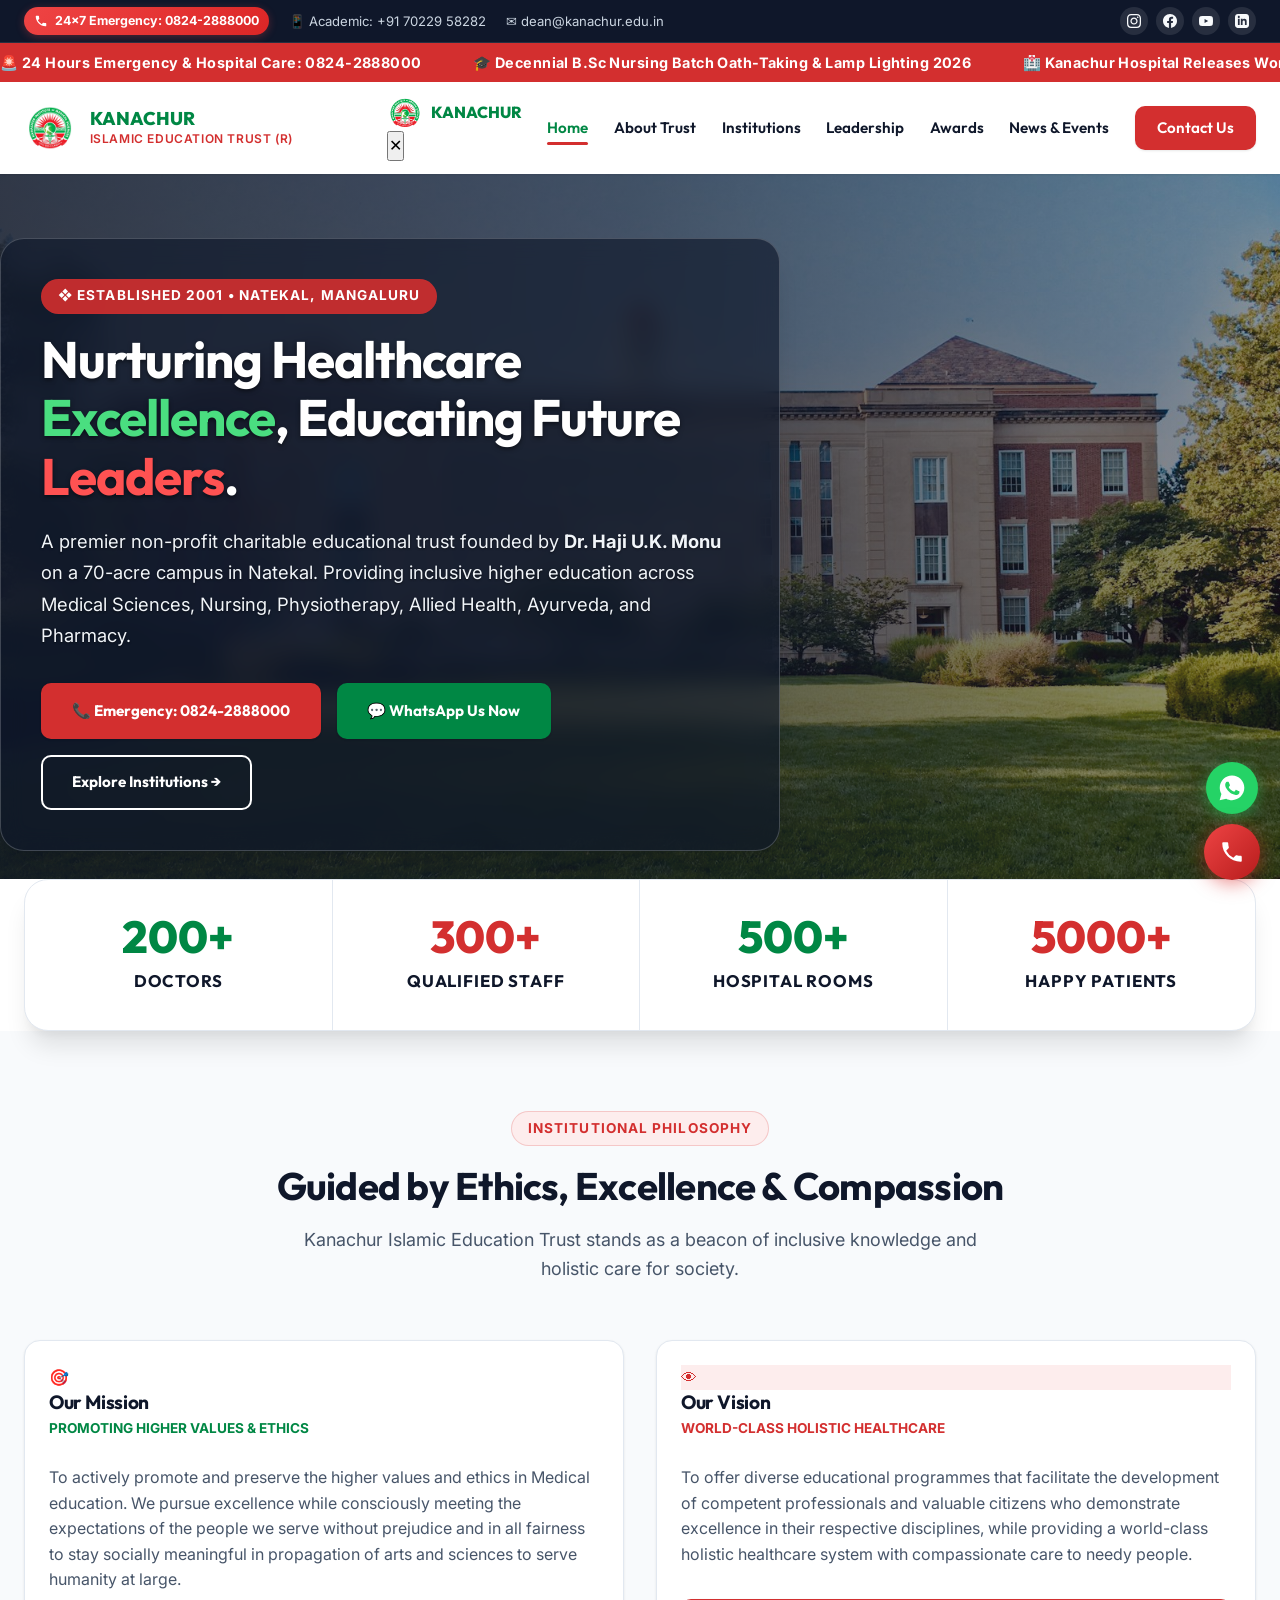
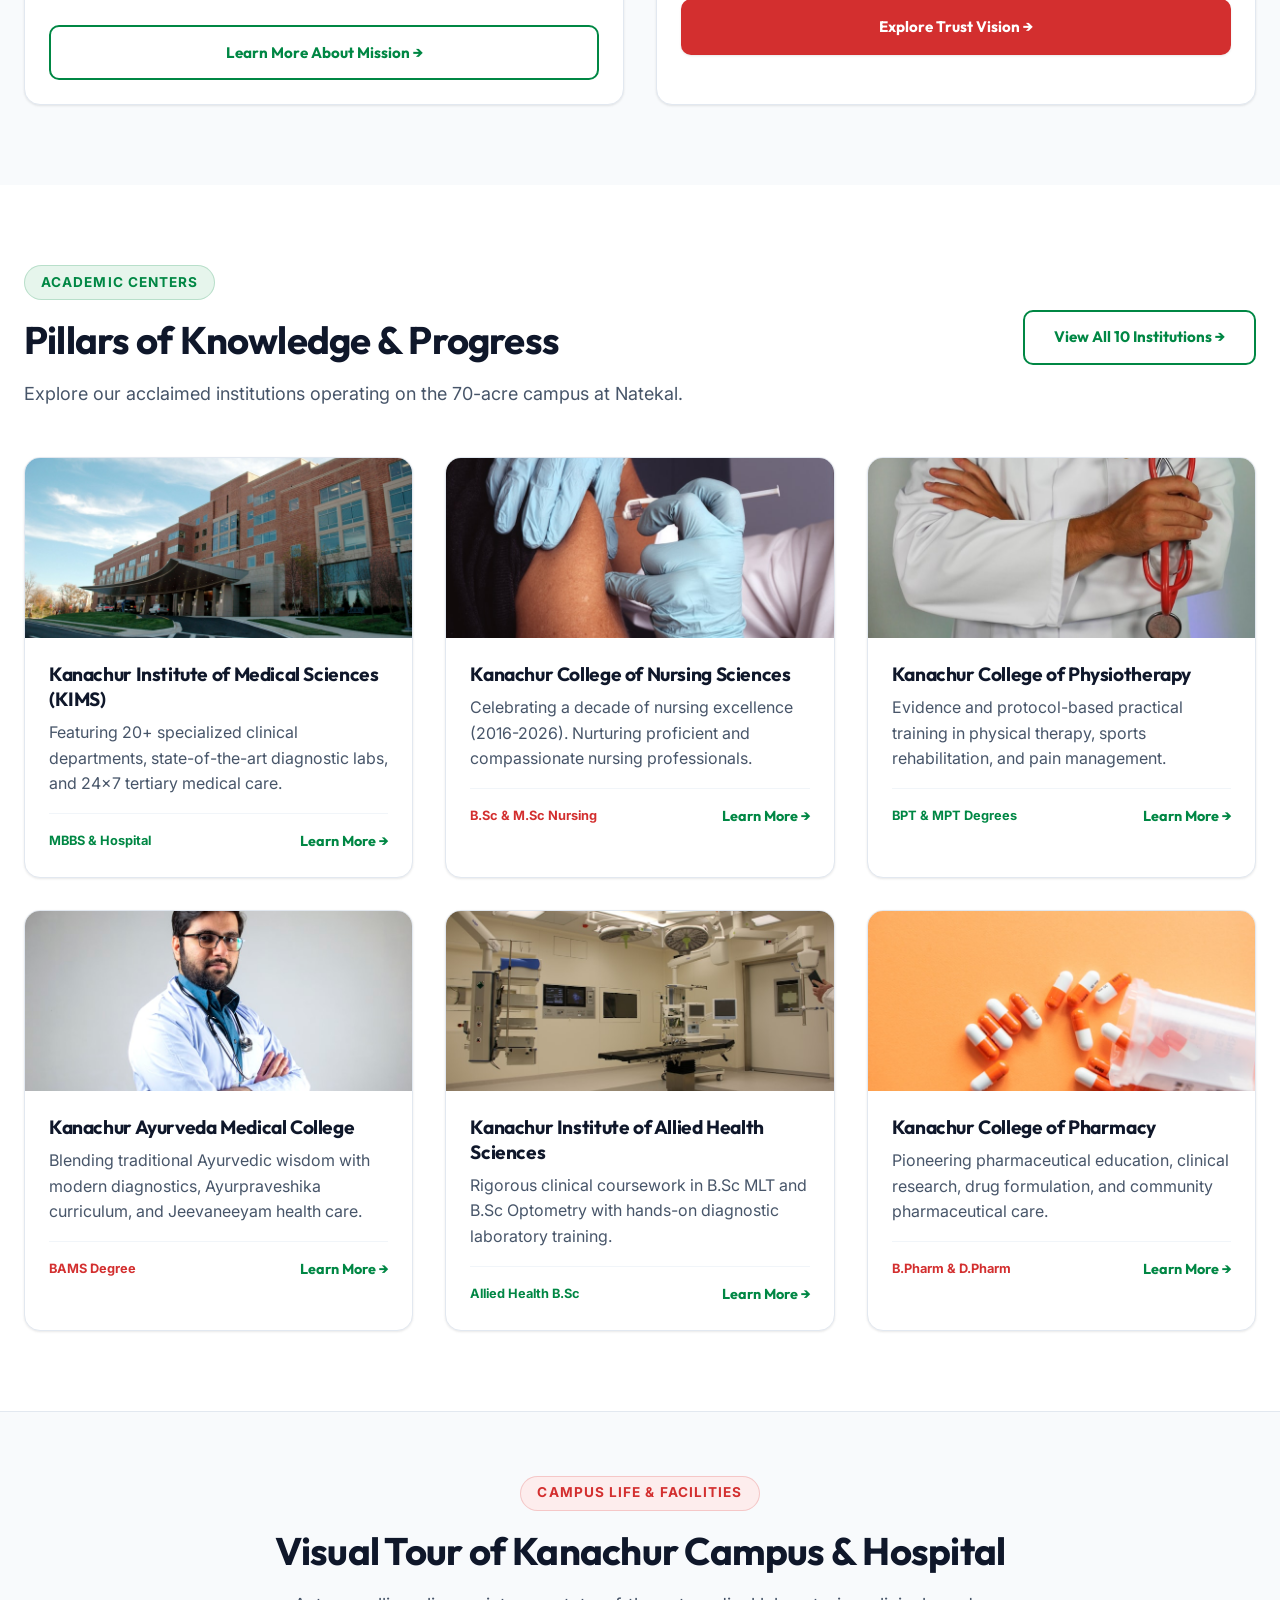
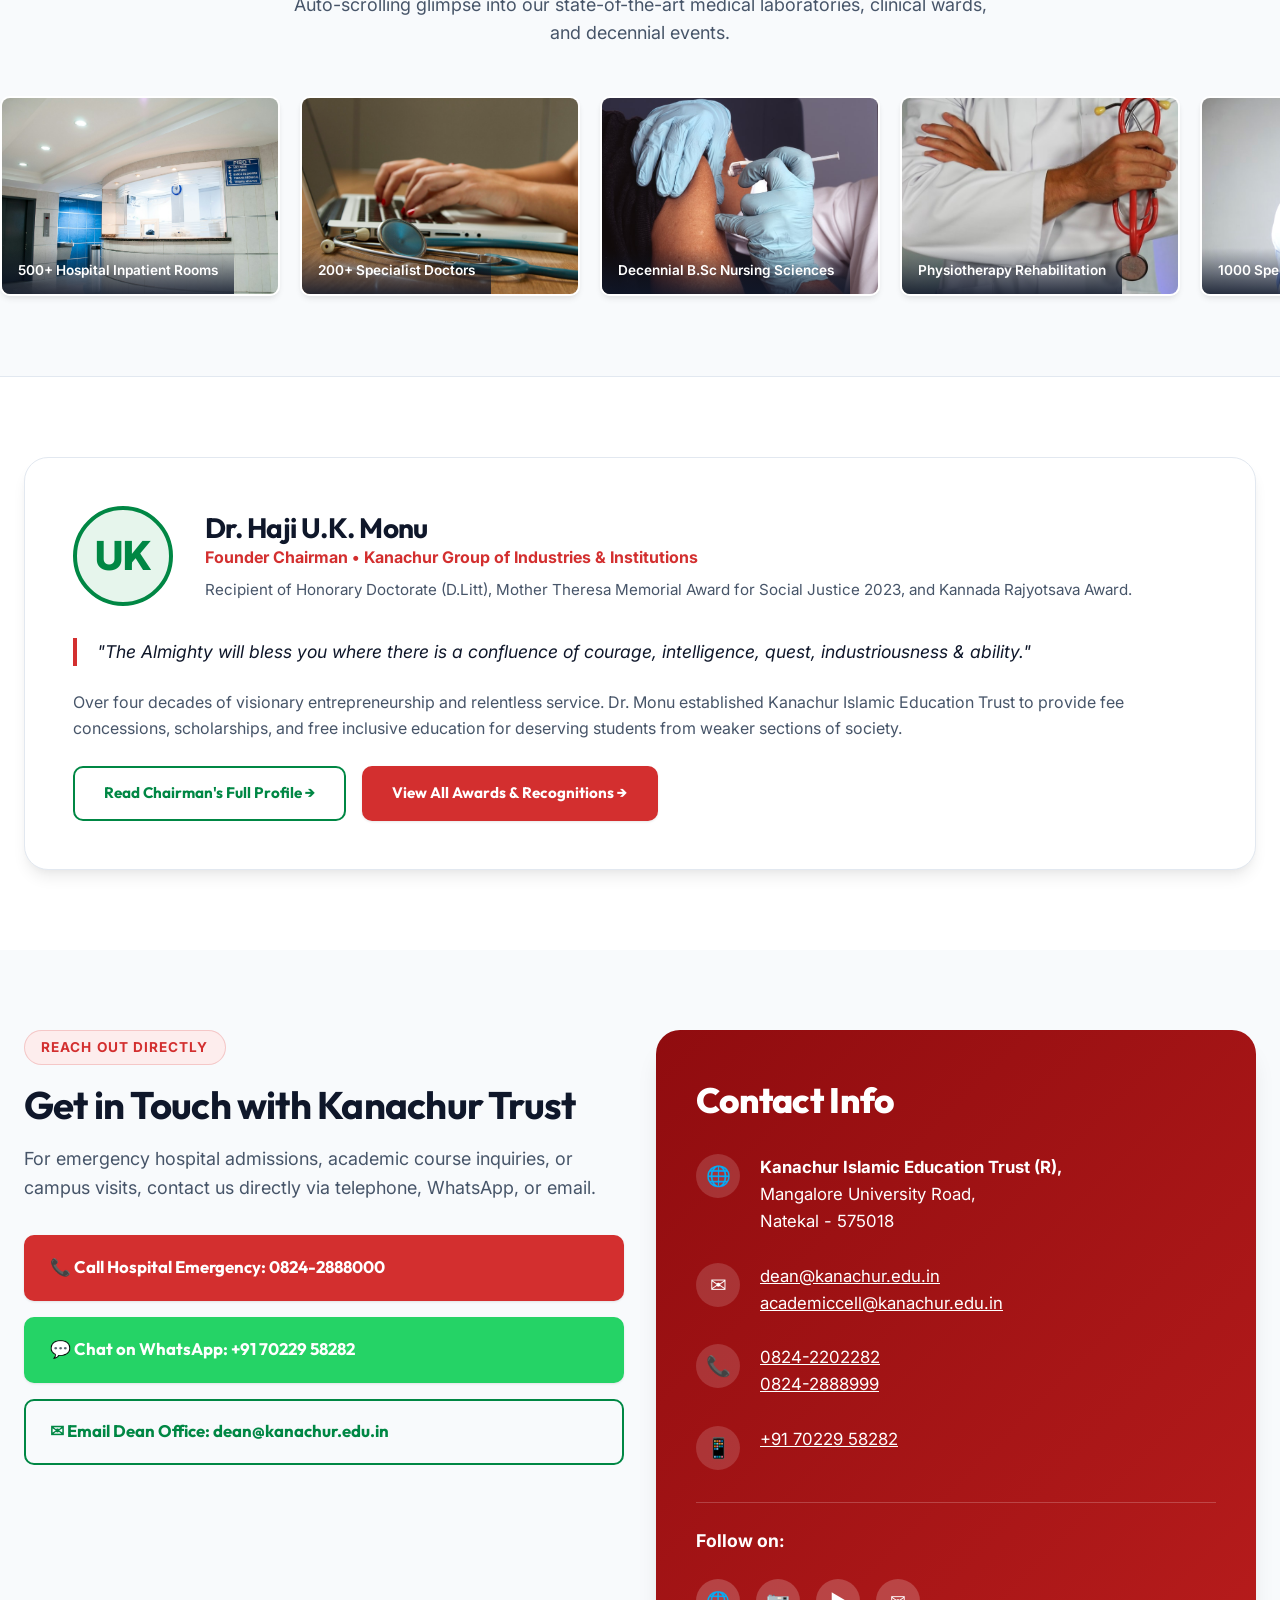
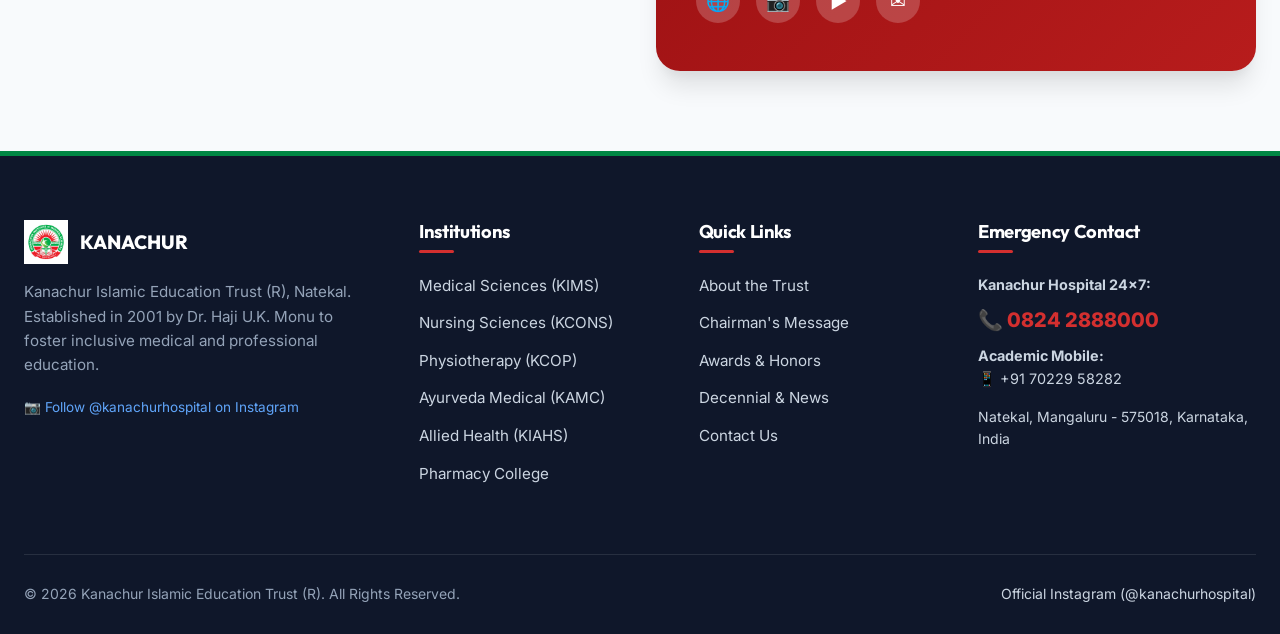
==== commit 5e580e7a: "Update page HTMLs, CSS styles, and main JS script" ====
--- a/index.html
+++ b/index.html
@@ -28,18 +28,33 @@
 
 
 
+  <!-- Frosted Backdrop Overlay for Mobile Drawer -->
+  <div class="nav-overlay" id="navOverlay"></div>
+
   <!-- Header & Navigation -->
   <header class="site-header">
     <div class="header-top">
       <div class="container header-top-content">
         <div class="header-top-info">
-          <a href="tel:08242888000">📞 <strong>24x7 Emergency: 0824-2888000</strong></a>
+          <a href="tel:08242888000" class="topbar-badge-red">
+            <svg class="social-svg-icon" viewBox="0 0 24 24"><path d="M6.62 10.79a15.053 15.053 0 0 0 6.59 6.59l2.2-2.2c.27-.27.67-.36 1.02-.24 1.12.37 2.33.57 3.57.57.55 0 1 .45 1 1V20c0 .55-.45 1-1 1-9.39 0-17-7.61-17-17 0-.55.45-1 1-1h3.5c.55 0 1 .45 1 1 0 1.25.2 2.45.57 3.57.11.35.03.74-.25 1.02l-2.2 2.2z"/></svg>
+            <strong>24x7 Emergency: 0824-2888000</strong>
+          </a>
           <a href="tel:+917022958282">📱 Academic: +91 70229 58282</a>
           <a href="mailto:dean@kanachur.edu.in">✉ dean@kanachur.edu.in</a>
         </div>
-        <div style="display:flex; gap:1rem; align-items:center;">
-          <a href="https://www.instagram.com/kanachurhospital/" target="_blank" rel="noopener noreferrer" style="color:white; font-size:0.85rem; display:flex; align-items:center; gap:0.3rem;">
-            <span>📸</span> Follow @kanachurhospital
+        <div class="header-social-group">
+          <a href="https://www.instagram.com/kanachurhospital/" target="_blank" rel="noopener noreferrer" class="header-social-link" aria-label="Instagram">
+            <svg class="social-svg-icon" viewBox="0 0 24 24"><path d="M12 2.163c3.204 0 3.584.012 4.85.07 3.252.148 4.771 1.691 4.919 4.919.058 1.265.069 1.645.069 4.849 0 3.205-.012 3.584-.069 4.849-.149 3.225-1.664 4.771-4.919 4.919-1.266.058-1.644.07-4.85.07-3.204 0-3.584-.012-4.849-.07-3.26-.149-4.771-1.699-4.919-4.92-.058-1.265-.07-1.644-.07-4.849 0-3.204.013-3.583.07-4.849.149-3.227 1.664-4.771 4.919-4.919 1.266-.057 1.645-.069 4.849-.069zm0-2.163c-3.259 0-3.667.014-4.947.072-4.358.2-6.78 2.618-6.98 6.98-.059 1.281-.073 1.689-.073 4.948 0 3.259.014 3.668.072 4.948.2 4.358 2.618 6.78 6.98 6.98 1.281.058 1.689.072 4.948.072 3.259 0 3.668-.014 4.948-.072 4.354-.2 6.782-2.618 6.979-6.98.059-1.28.073-1.689.073-4.948 0-3.259-.014-3.667-.072-4.947-.196-4.354-2.617-6.78-6.979-6.98-1.281-.059-1.69-.073-4.949-.073zm0 5.838c-3.403 0-6.162 2.759-6.162 6.162s2.759 6.163 6.162 6.163 6.162-2.759 6.162-6.163c0-3.403-2.759-6.162-6.162-6.162zm0 10.162c-2.209 0-4-1.79-4-4 0-2.209 1.791-4 4-4s4 1.791 4 4c0 2.21-1.791 4-4 4zm6.406-11.845c-.796 0-1.441.645-1.441 1.44s.645 1.44 1.441 1.44c.795 0 1.439-.645 1.439-1.44s-.644-1.44-1.439-1.44z"/></svg>
+          </a>
+          <a href="https://facebook.com" target="_blank" rel="noopener noreferrer" class="header-social-link" aria-label="Facebook">
+            <svg class="social-svg-icon" viewBox="0 0 24 24"><path d="M24 12.073c0-6.627-5.373-12-12-12s-12 5.373-12 12c0 5.99 4.388 10.954 10.125 11.854v-8.385H7.078v-3.47h3.047V9.43c0-3.007 1.792-4.669 4.533-4.669 1.312 0 2.686.235 2.686.235v2.953H15.83c-1.491 0-1.956.925-1.956 1.874v2.25h3.328l-.532 3.47h-2.796v8.385C19.612 23.027 24 18.062 24 12.073z"/></svg>
+          </a>
+          <a href="https://youtube.com" target="_blank" rel="noopener noreferrer" class="header-social-link" aria-label="YouTube">
+            <svg class="social-svg-icon" viewBox="0 0 24 24"><path d="M23.498 6.186a3.016 3.016 0 0 0-2.122-2.136C19.505 3.545 12 3.545 12 3.545s-7.505 0-9.377.505A3.017 3.017 0 0 0 .502 6.186C0 8.07 0 12 0 12s0 3.93.502 5.814a3.016 3.016 0 0 0 2.122 2.136c1.871.505 9.376.505 9.376.505s7.505 0 9.377-.505a3.015 3.015 0 0 0 2.122-2.136C24 15.93 24 12 24 12s0-3.93-.502-5.814zM9.545 15.568V8.432L15.818 12l-6.273 3.568z"/></svg>
+          </a>
+          <a href="https://linkedin.com" target="_blank" rel="noopener noreferrer" class="header-social-link" aria-label="LinkedIn">
+            <svg class="social-svg-icon" viewBox="0 0 24 24"><path d="M19 0h-14c-2.761 0-5 2.239-5 5v14c0 2.761 2.239 5 5 5h14c2.762 0 5-2.239 5-5v-14c0-2.761-2.238-5-5-5zm-11 19h-3v-11h3v11zm-1.5-12.268c-.966 0-1.75-.79-1.75-1.764s.784-1.764 1.75-1.764 1.75.79 1.75 1.764-.783 1.764-1.75 1.764zm13.5 12.268h-3v-5.604c0-3.368-4-3.113-4 0v5.604h-3v-11h3v1.765c1.396-2.586 7-2.777 7 2.476v6.759z"/></svg>
           </a>
         </div>
       </div>
@@ -69,10 +84,18 @@
         </a>
 
         <button class="mobile-toggle" aria-label="Toggle Menu" aria-expanded="false" aria-controls="primaryNav">
-          <span style="font-size:1.5rem;">☰</span>
+          <svg class="mobile-toggle-icon" viewBox="0 0 24 24"><path d="M3 18h18v-2H3v2zm0-5h18v-2H3v2zm0-7v2h18V6H3z"/></svg>
+          <span style="font-size:0.85rem; font-weight:700;">Menu</span>
         </button>
 
         <ul class="nav-menu" id="primaryNav">
+          <div class="nav-menu-header">
+            <div style="display:flex; align-items:center; gap:0.5rem;">
+              <img src="images/logo.png" alt="Kanachur Logo" width="36" height="36">
+              <span style="font-family:var(--font-family-heading); font-weight:800; color:var(--color-green-primary); font-size:1rem;">KANACHUR</span>
+            </div>
+            <button class="nav-menu-close" aria-label="Close Navigation Menu">✕</button>
+          </div>
           <li><a href="index.html" class="nav-link active">Home</a></li>
           <li><a href="about.html" class="nav-link">About Trust</a></li>
           <li><a href="institutions.html" class="nav-link">Institutions</a></li>
@@ -533,6 +556,13 @@
     </div>
   </footer>
 
+  <!-- Floating Red Tap-to-Call Button -->
+  <a href="tel:08242888000" class="call-float-btn" aria-label="Call 24x7 Emergency: 0824-2888000">
+    <svg class="call-icon-svg" viewBox="0 0 24 24">
+      <path d="M6.62 10.79a15.053 15.053 0 0 0 6.59 6.59l2.2-2.2c.27-.27.67-.36 1.02-.24 1.12.37 2.33.57 3.57.57.55 0 1 .45 1 1V20c0 .55-.45 1-1 1-9.39 0-17-7.61-17-17 0-.55.45-1 1-1h3.5c.55 0 1 .45 1 1 0 1.25.2 2.45.57 3.57.11.35.03.74-.25 1.02l-2.2 2.2z"/>
+    </svg>
+  </a>
+
   <!-- Floating WhatsApp Button at Bottom Right -->
   <a href="https://wa.me/917022958282?text=Hello%20Kanachur%20Trust%2C%20I%20have%20an%20inquiry" target="_blank" rel="noopener noreferrer" class="whatsapp-float-btn" aria-label="Chat on WhatsApp with Kanachur Trust">
     <svg class="whatsapp-icon-svg" viewBox="0 0 24 24">
--- a/css/main.css
+++ b/css/main.css
@@ -77,6 +77,8 @@
   scroll-behavior: smooth;
   font-size: 100%;
   -webkit-text-size-adjust: 100%;
+  overflow-x: hidden;
+  max-width: 100vw;
 }
 
 body {
@@ -86,9 +88,14 @@
   color: var(--color-text-main);
   background-color: var(--color-white);
   overflow-x: hidden;
+  max-width: 100vw;
   min-height: 100vh;
   display: flex;
   flex-direction: column;
+}
+
+body.nav-open {
+  overflow: hidden !important;
 }
 
 h1, h2, h3, h4, h5, h6 {
--- a/css/components.css
+++ b/css/components.css
@@ -19,11 +19,11 @@
 }
 
 .header-top {
-  background-color: var(--color-green-dark);
-  color: var(--color-white);
-  padding: 0.4rem 0;
-  font-size: 0.85rem;
-  border-bottom: 2px solid var(--color-red-primary);
+  background-color: #0f172a;
+  color: #f8fafc;
+  padding: 0.45rem 0;
+  font-size: 0.82rem;
+  border-bottom: 1px solid rgba(255, 255, 255, 0.1);
 }
 
 .header-top-content {
@@ -36,19 +36,67 @@
 
 .header-top-info {
   display: flex;
-  gap: 1.5rem;
+  gap: 1.25rem;
   align-items: center;
 }
 
 .header-top-info a {
+  color: #cbd5e1;
+  display: inline-flex;
+  align-items: center;
+  gap: 0.4rem;
+  transition: color var(--transition-fast);
+}
+
+.header-top-info a:hover {
   color: var(--color-white);
+}
+
+.topbar-badge-red {
+  background: linear-gradient(135deg, #ef4444, #dc2626);
+  color: #ffffff !important;
+  padding: 0.25rem 0.65rem;
+  border-radius: 9999px;
+  font-weight: 700;
+  font-size: 0.78rem;
   display: inline-flex;
   align-items: center;
-  gap: 0.4rem;
-}
-
-.header-top-info a:hover {
-  color: #a7f3d0;
+  gap: 0.35rem;
+  box-shadow: 0 2px 8px rgba(239, 68, 68, 0.3);
+}
+
+.topbar-badge-red:hover {
+  background: linear-gradient(135deg, #f87171, #b91c1c);
+}
+
+.header-social-group {
+  display: flex;
+  align-items: center;
+  gap: 0.5rem;
+}
+
+.header-social-link {
+  display: inline-flex;
+  align-items: center;
+  justify-content: center;
+  width: 28px;
+  height: 28px;
+  border-radius: 50%;
+  background: rgba(255, 255, 255, 0.1);
+  color: #f8fafc;
+  transition: all 0.2s ease;
+}
+
+.header-social-link:hover {
+  background: var(--color-red-primary);
+  color: #ffffff;
+  transform: translateY(-2px);
+}
+
+.social-svg-icon {
+  width: 14px;
+  height: 14px;
+  fill: currentColor;
 }
 
 /* Continuous Marquee Banner */
@@ -172,30 +220,121 @@
 
 .mobile-toggle {
   display: none;
-  background: none;
-  border: none;
+  background: var(--color-offwhite);
+  border: 1px solid var(--color-border);
+  border-radius: var(--radius-md);
+  padding: 0.5rem 0.75rem;
   cursor: pointer;
-  padding: 0.5rem;
+  color: var(--color-text-main);
+  transition: all var(--transition-fast);
+  align-items: center;
+  gap: 0.4rem;
+}
+
+.mobile-toggle:hover {
+  background: var(--color-green-light);
+  color: var(--color-green-primary);
+  border-color: rgba(0, 135, 68, 0.3);
+}
+
+.mobile-toggle-icon {
+  width: 22px;
+  height: 22px;
+  fill: currentColor;
+}
+
+/* Frosted Backdrop Overlay for Mobile Drawer */
+.nav-overlay {
+  position: fixed;
+  inset: 0;
+  background: rgba(15, 23, 42, 0.6);
+  backdrop-filter: blur(4px);
+  -webkit-backdrop-filter: blur(4px);
+  z-index: 998;
+  opacity: 0;
+  visibility: hidden;
+  transition: opacity 0.3s ease, visibility 0.3s ease;
+}
+
+.nav-overlay.active {
+  opacity: 1;
+  visibility: visible;
 }
 
 @media (max-width: 992px) {
-  .mobile-toggle { display: block; }
+  .mobile-toggle { display: inline-flex; }
+
   .nav-menu {
     position: fixed;
     top: 0;
-    right: -100%;
-    width: 300px;
+    right: 0;
+    width: 320px;
+    max-width: 85vw;
     height: 100vh;
+    height: 100dvh;
     background-color: var(--color-white);
     flex-direction: column;
-    align-items: flex-start;
-    padding: 5rem 2rem 2rem;
-    box-shadow: var(--shadow-xl);
-    transition: right var(--transition-normal);
+    align-items: stretch;
+    padding: 1.5rem 1.5rem 2.5rem;
+    box-shadow: -8px 0 24px rgba(0, 0, 0, 0.15);
+    transform: translateX(100%);
+    visibility: hidden;
+    opacity: 0;
+    transition: transform 0.35s cubic-bezier(0.16, 1, 0.3, 1), opacity 0.25s ease, visibility 0.35s ease;
     z-index: 999;
-  }
+    overflow-y: auto;
+  }
+
   .nav-menu.open {
-    right: 0;
+    transform: translateX(0);
+    visibility: visible;
+    opacity: 1;
+  }
+
+  .nav-menu-header {
+    display: flex;
+    justify-content: space-between;
+    align-items: center;
+    padding-bottom: 1rem;
+    margin-bottom: 1rem;
+    border-bottom: 1px solid var(--color-border);
+  }
+
+  .nav-menu-close {
+    background: var(--color-light-gray);
+    border: none;
+    width: 38px;
+    height: 38px;
+    border-radius: 50%;
+    display: flex;
+    align-items: center;
+    justify-content: center;
+    font-size: 1.25rem;
+    color: var(--color-text-main);
+    cursor: pointer;
+    transition: background 0.2s ease, color 0.2s ease;
+  }
+
+  .nav-menu-close:hover {
+    background: var(--color-red-light);
+    color: var(--color-red-primary);
+  }
+
+  .nav-menu li {
+    width: 100%;
+  }
+
+  .nav-menu .nav-link {
+    display: block;
+    padding: 0.75rem 0.5rem;
+    font-size: 1.05rem;
+    border-bottom: 1px dashed var(--color-border);
+  }
+
+  .nav-menu .btn {
+    margin-top: 1rem;
+    width: 100%;
+    text-align: center;
   }
 }
 
@@ -574,13 +713,50 @@
   transform: translateY(-3px);
 }
 
-/* Floating WhatsApp Button at Bottom Right */
+/* Floating Action Stack at Bottom Right */
+.call-float-btn {
+  position: fixed;
+  bottom: 20px;
+  right: 20px;
+  width: 56px;
+  height: 56px;
+  border-radius: 50%;
+  background: linear-gradient(135deg, #ef4444, #b71c1c);
+  color: #ffffff;
+  display: flex;
+  align-items: center;
+  justify-content: center;
+  box-shadow: 0 4px 18px rgba(220, 38, 38, 0.5);
+  z-index: 9998;
+  transition: transform 0.3s ease, box-shadow 0.3s ease;
+  text-decoration: none;
+  animation: pulseCallGlow 2.5s infinite;
+}
+
+.call-float-btn:hover {
+  transform: scale(1.08) translateY(-2px);
+  box-shadow: 0 8px 25px rgba(220, 38, 38, 0.7);
+  color: #ffffff;
+}
+
+.call-icon-svg {
+  width: 26px;
+  height: 26px;
+  fill: currentColor;
+}
+
+@keyframes pulseCallGlow {
+  0% { box-shadow: 0 0 0 0 rgba(239, 68, 68, 0.6); }
+  70% { box-shadow: 0 0 0 14px rgba(239, 68, 68, 0); }
+  100% { box-shadow: 0 0 0 0 rgba(239, 68, 68, 0); }
+}
+
 .whatsapp-float-btn {
   position: fixed;
-  bottom: 25px;
-  right: 25px;
-  width: 60px;
-  height: 60px;
+  bottom: 86px;
+  right: 22px;
+  width: 52px;
+  height: 52px;
   background-color: #25D366;
   color: white;
   border-radius: 50%;
@@ -588,20 +764,20 @@
   align-items: center;
   justify-content: center;
   box-shadow: 0 4px 14px rgba(37, 211, 102, 0.45);
-  z-index: 9999;
+  z-index: 9997;
   transition: transform 0.3s ease, box-shadow 0.3s ease;
   text-decoration: none;
 }
 
 .whatsapp-float-btn:hover {
-  transform: scale(1.1);
+  transform: scale(1.08) translateY(-2px);
   box-shadow: 0 6px 20px rgba(37, 211, 102, 0.6);
   color: white;
 }
 
 .whatsapp-icon-svg {
-  width: 34px;
-  height: 34px;
+  width: 30px;
+  height: 30px;
   fill: currentColor;
 }
 
@@ -768,14 +944,14 @@
 
 .back-to-top {
   position: fixed;
-  bottom: 85px;
-  right: 20px;
+  bottom: 148px;
+  right: 25px;
   width: 44px;
   height: 44px;
   border-radius: var(--radius-full);
-  background-color: var(--color-green-primary);
+  background-color: #0f172a;
   color: var(--color-white);
-  border: none;
+  border: 1px solid rgba(255, 255, 255, 0.2);
   cursor: pointer;
   display: flex;
   align-items: center;
@@ -784,7 +960,7 @@
   opacity: 0;
   visibility: hidden;
   transition: all var(--transition-fast);
-  z-index: 9998;
+  z-index: 9996;
 }
 
 .back-to-top.visible {
@@ -794,6 +970,7 @@
 
 .back-to-top:hover {
   background-color: var(--color-red-primary);
+  border-color: var(--color-red-primary);
   transform: translateY(-3px);
 }
 
@@ -803,15 +980,17 @@
 
 /* Header Top Responsive */
 @media (max-width: 768px) {
+  .header-top {
+    padding: 0.35rem 0;
+  }
   .header-top-content {
-    justify-content: center;
+    justify-content: space-between;
     font-size: 0.78rem;
-    gap: 0.3rem 0.8rem;
+    gap: 0.4rem;
   }
   .header-top-info {
-    gap: 0.75rem;
+    gap: 0.6rem;
     flex-wrap: wrap;
-    justify-content: center;
   }
   .header-top-info a {
     font-size: 0.78rem;
@@ -819,18 +998,15 @@
 }
 
 @media (max-width: 480px) {
-  .header-top-info a span {
-    display: none;
-  }
   .brand-logo-img {
-    width: 42px;
-    height: 42px;
+    width: 40px;
+    height: 40px;
   }
   .brand-name {
-    font-size: 1.05rem;
+    font-size: 1rem;
   }
   .brand-sub {
-    font-size: 0.65rem;
+    font-size: 0.62rem;
   }
 }
 
@@ -878,7 +1054,7 @@
     padding: 1.25rem 1rem;
   }
   .hero-title-dark {
-    font-size: 1.5rem;
+    font-size: 1.45rem;
   }
   .hero-description-dark {
     font-size: 0.88rem;
@@ -910,23 +1086,33 @@
   }
 }
 
-/* Floating WhatsApp & Back-To-Top Compact Mobile */
+/* Floating Action Stack Compact Mobile (<576px) */
 @media (max-width: 576px) {
+  .call-float-btn {
+    width: 50px;
+    height: 50px;
+    bottom: 16px;
+    right: 16px;
+  }
+  .call-icon-svg {
+    width: 22px;
+    height: 22px;
+  }
   .whatsapp-float-btn {
-    width: 48px;
-    height: 48px;
-    bottom: 15px;
-    right: 15px;
+    width: 46px;
+    height: 46px;
+    bottom: 74px;
+    right: 18px;
   }
   .whatsapp-icon-svg {
-    width: 26px;
-    height: 26px;
+    width: 24px;
+    height: 24px;
   }
   .back-to-top {
     width: 40px;
     height: 40px;
-    bottom: 72px;
-    right: 19px;
+    bottom: 128px;
+    right: 21px;
     font-size: 0.9rem;
   }
 }
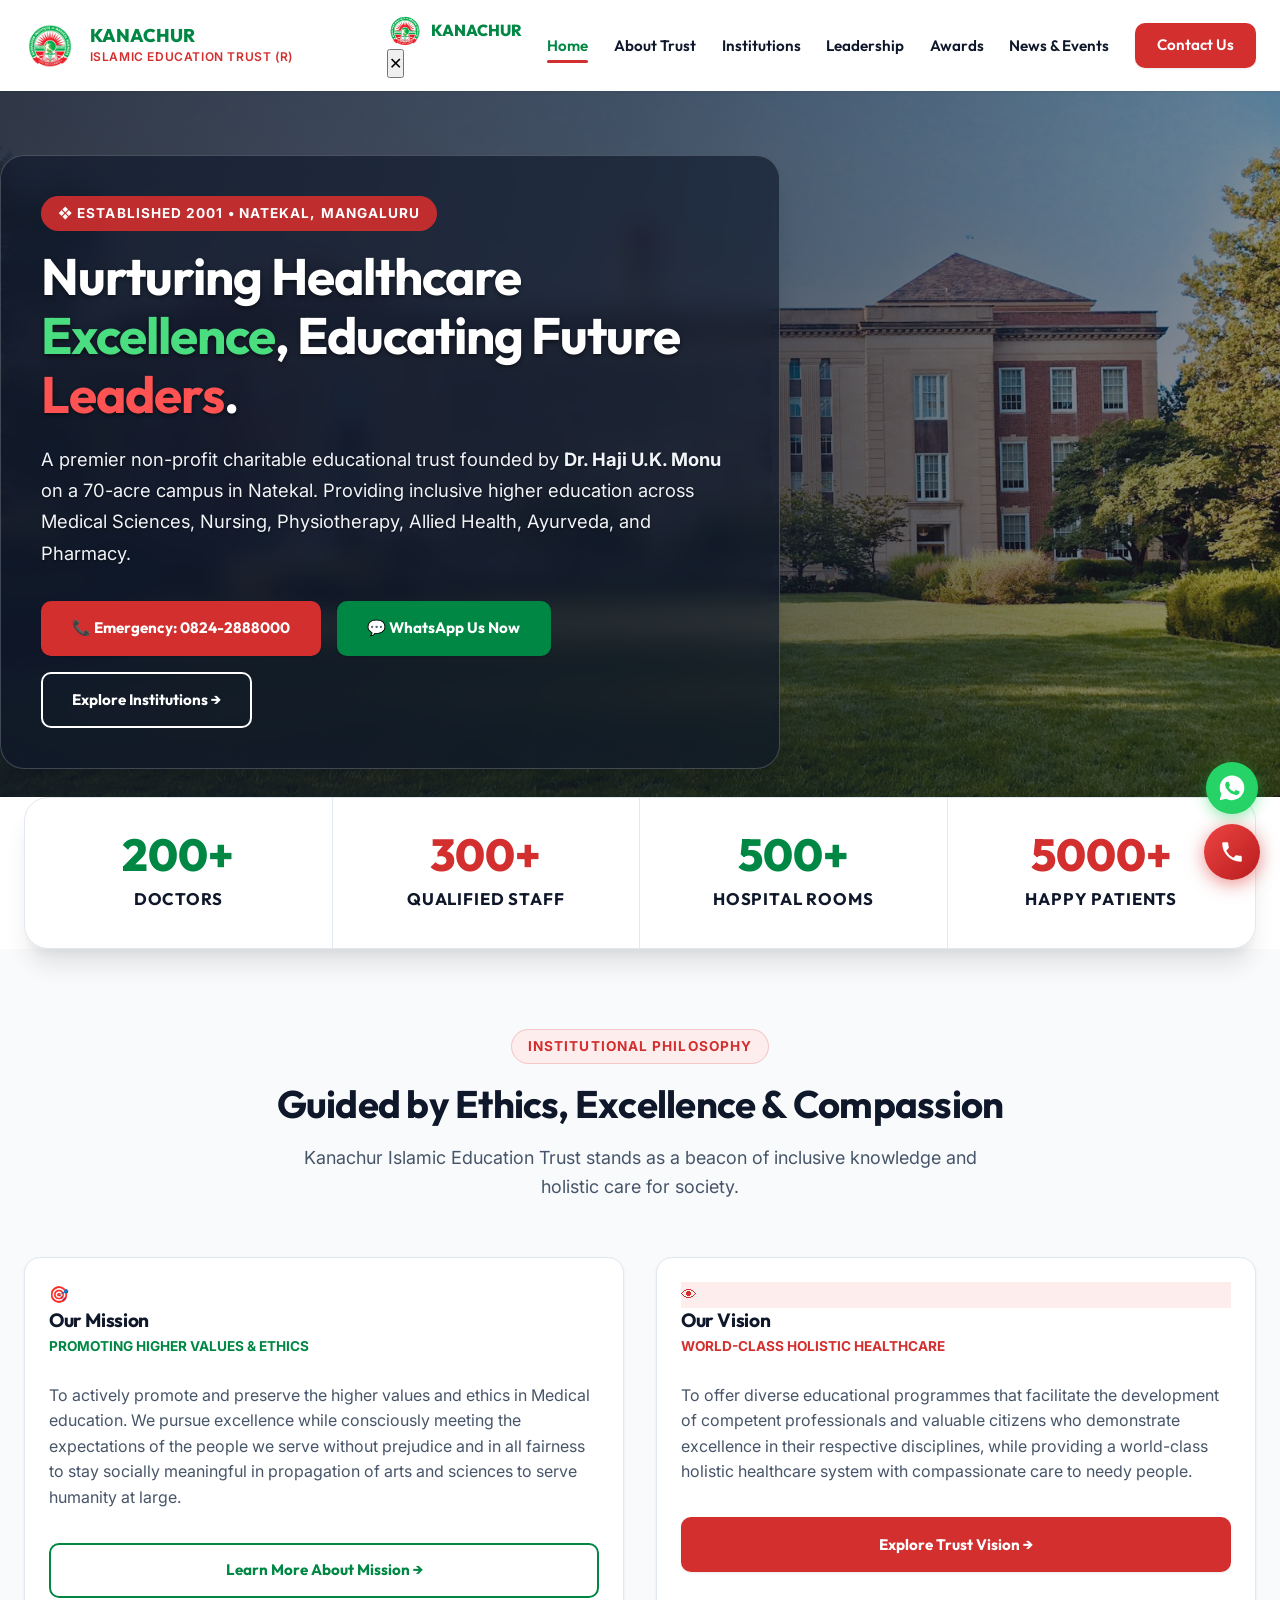
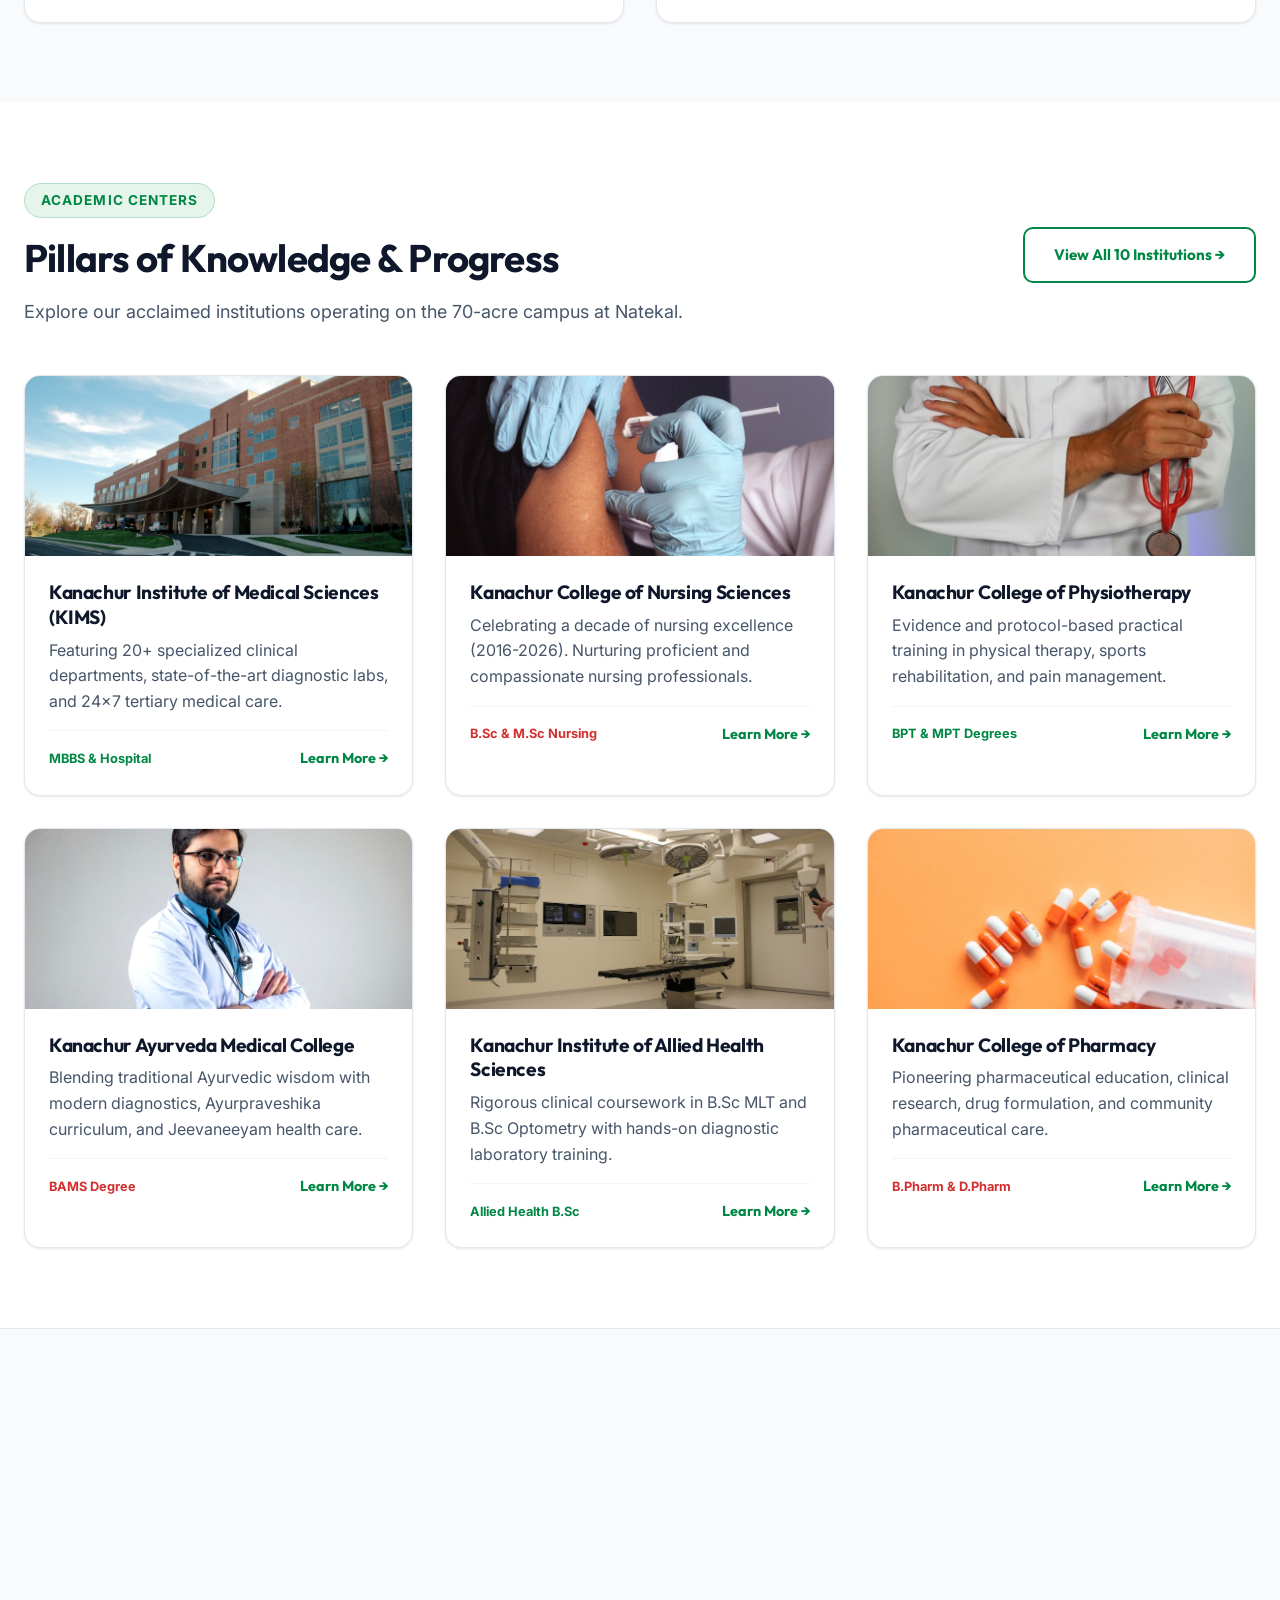
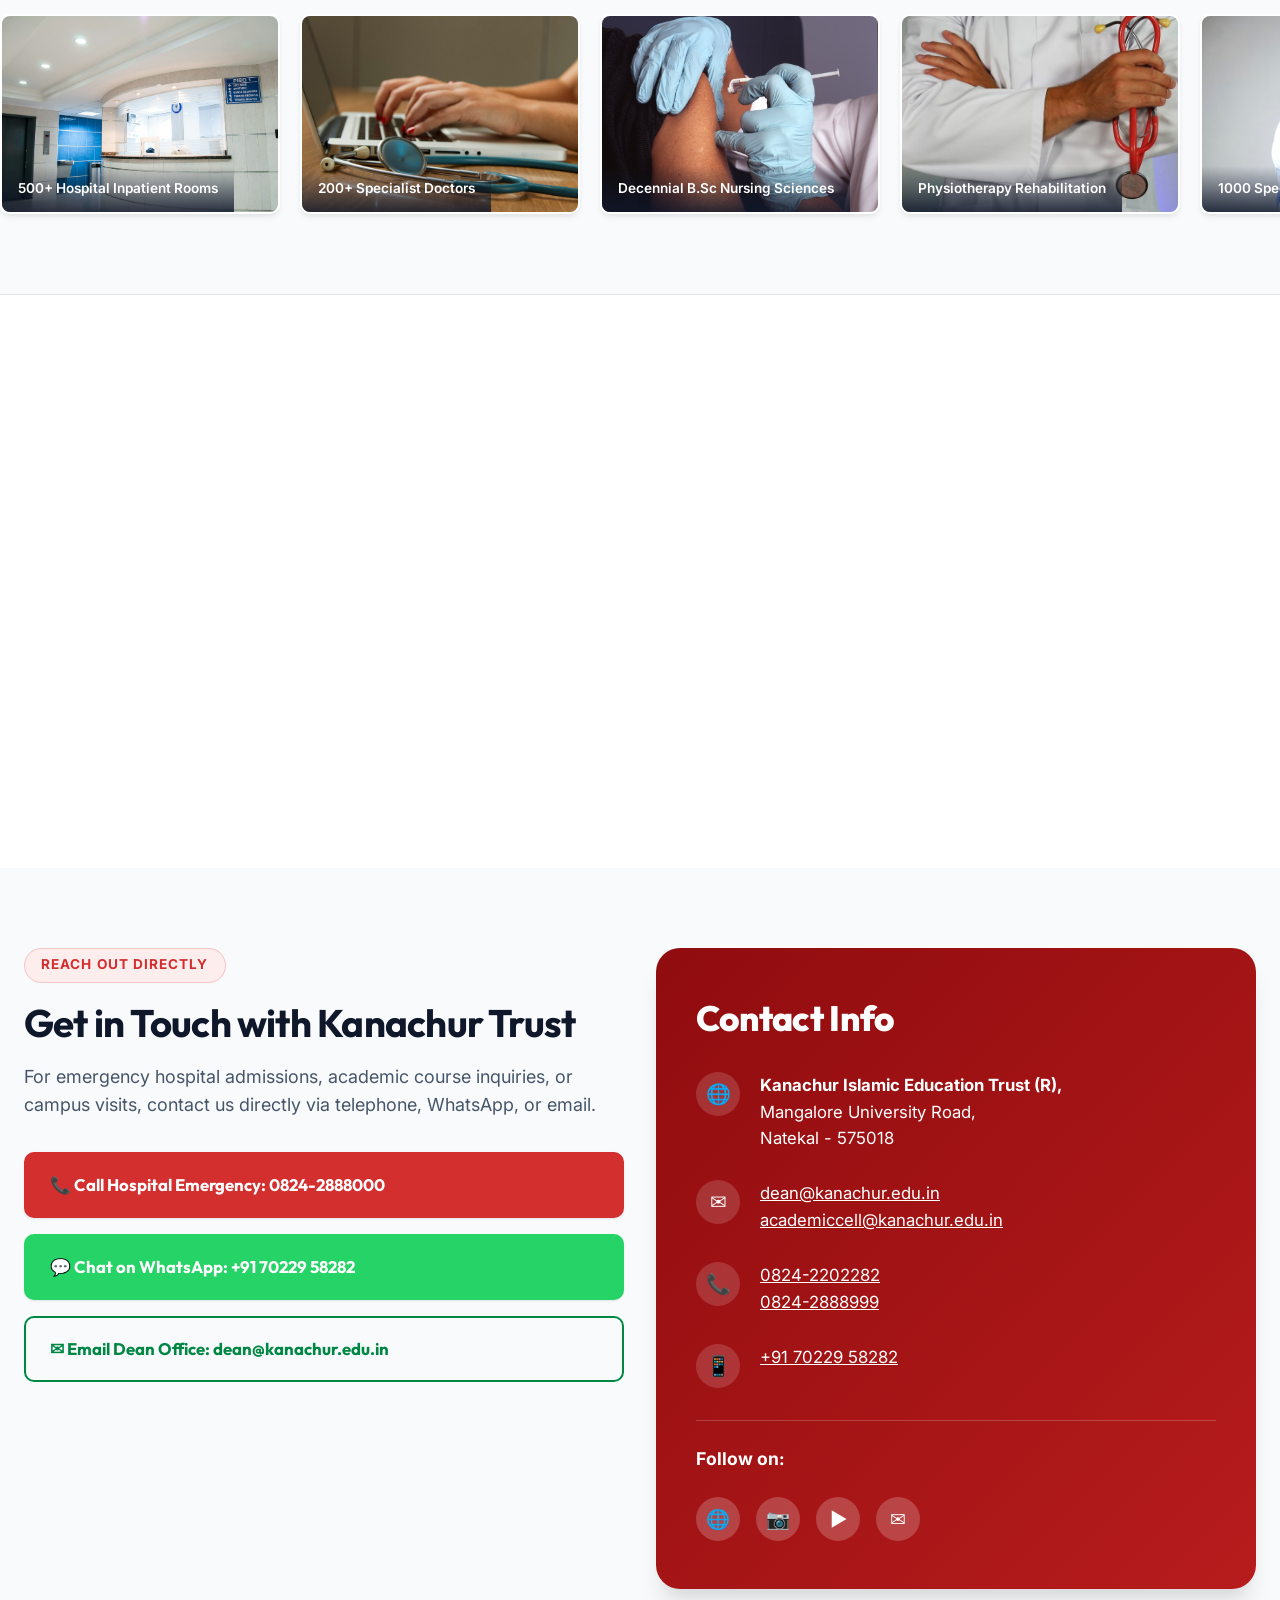
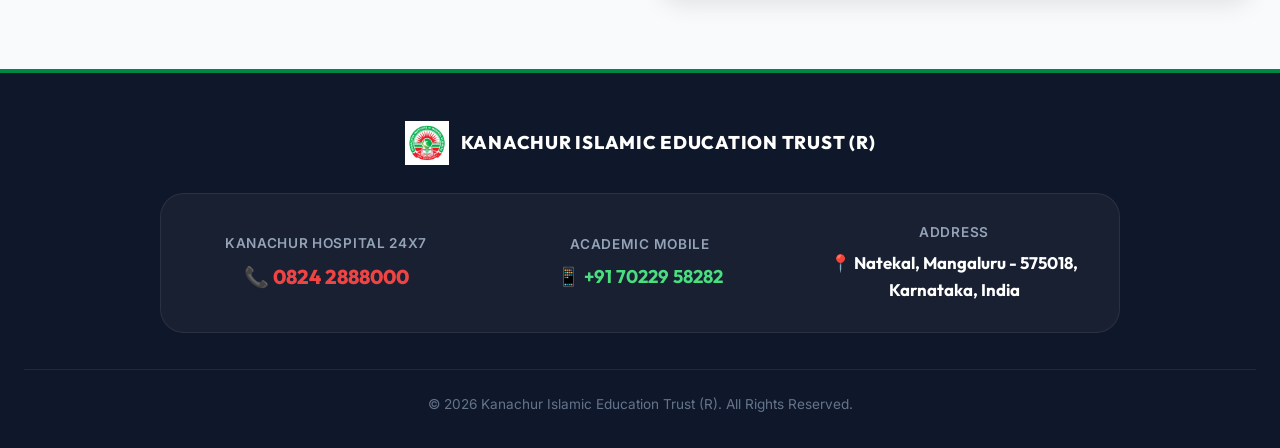
==== commit 44c65946: "Update all HTML pages, CSS, and JS files" ====
--- a/index.html
+++ b/index.html
@@ -33,45 +33,6 @@
 
   <!-- Header & Navigation -->
   <header class="site-header">
-    <div class="header-top">
-      <div class="container header-top-content">
-        <div class="header-top-info">
-          <a href="tel:08242888000" class="topbar-badge-red">
-            <svg class="social-svg-icon" viewBox="0 0 24 24"><path d="M6.62 10.79a15.053 15.053 0 0 0 6.59 6.59l2.2-2.2c.27-.27.67-.36 1.02-.24 1.12.37 2.33.57 3.57.57.55 0 1 .45 1 1V20c0 .55-.45 1-1 1-9.39 0-17-7.61-17-17 0-.55.45-1 1-1h3.5c.55 0 1 .45 1 1 0 1.25.2 2.45.57 3.57.11.35.03.74-.25 1.02l-2.2 2.2z"/></svg>
-            <strong>24x7 Emergency: 0824-2888000</strong>
-          </a>
-          <a href="tel:+917022958282">📱 Academic: +91 70229 58282</a>
-          <a href="mailto:dean@kanachur.edu.in">✉ dean@kanachur.edu.in</a>
-        </div>
-        <div class="header-social-group">
-          <a href="https://www.instagram.com/kanachurhospital/" target="_blank" rel="noopener noreferrer" class="header-social-link" aria-label="Instagram">
-            <svg class="social-svg-icon" viewBox="0 0 24 24"><path d="M12 2.163c3.204 0 3.584.012 4.85.07 3.252.148 4.771 1.691 4.919 4.919.058 1.265.069 1.645.069 4.849 0 3.205-.012 3.584-.069 4.849-.149 3.225-1.664 4.771-4.919 4.919-1.266.058-1.644.07-4.85.07-3.204 0-3.584-.012-4.849-.07-3.26-.149-4.771-1.699-4.919-4.92-.058-1.265-.07-1.644-.07-4.849 0-3.204.013-3.583.07-4.849.149-3.227 1.664-4.771 4.919-4.919 1.266-.057 1.645-.069 4.849-.069zm0-2.163c-3.259 0-3.667.014-4.947.072-4.358.2-6.78 2.618-6.98 6.98-.059 1.281-.073 1.689-.073 4.948 0 3.259.014 3.668.072 4.948.2 4.358 2.618 6.78 6.98 6.98 1.281.058 1.689.072 4.948.072 3.259 0 3.668-.014 4.948-.072 4.354-.2 6.782-2.618 6.979-6.98.059-1.28.073-1.689.073-4.948 0-3.259-.014-3.667-.072-4.947-.196-4.354-2.617-6.78-6.979-6.98-1.281-.059-1.69-.073-4.949-.073zm0 5.838c-3.403 0-6.162 2.759-6.162 6.162s2.759 6.163 6.162 6.163 6.162-2.759 6.162-6.163c0-3.403-2.759-6.162-6.162-6.162zm0 10.162c-2.209 0-4-1.79-4-4 0-2.209 1.791-4 4-4s4 1.791 4 4c0 2.21-1.791 4-4 4zm6.406-11.845c-.796 0-1.441.645-1.441 1.44s.645 1.44 1.441 1.44c.795 0 1.439-.645 1.439-1.44s-.644-1.44-1.439-1.44z"/></svg>
-          </a>
-          <a href="https://facebook.com" target="_blank" rel="noopener noreferrer" class="header-social-link" aria-label="Facebook">
-            <svg class="social-svg-icon" viewBox="0 0 24 24"><path d="M24 12.073c0-6.627-5.373-12-12-12s-12 5.373-12 12c0 5.99 4.388 10.954 10.125 11.854v-8.385H7.078v-3.47h3.047V9.43c0-3.007 1.792-4.669 4.533-4.669 1.312 0 2.686.235 2.686.235v2.953H15.83c-1.491 0-1.956.925-1.956 1.874v2.25h3.328l-.532 3.47h-2.796v8.385C19.612 23.027 24 18.062 24 12.073z"/></svg>
-          </a>
-          <a href="https://youtube.com" target="_blank" rel="noopener noreferrer" class="header-social-link" aria-label="YouTube">
-            <svg class="social-svg-icon" viewBox="0 0 24 24"><path d="M23.498 6.186a3.016 3.016 0 0 0-2.122-2.136C19.505 3.545 12 3.545 12 3.545s-7.505 0-9.377.505A3.017 3.017 0 0 0 .502 6.186C0 8.07 0 12 0 12s0 3.93.502 5.814a3.016 3.016 0 0 0 2.122 2.136c1.871.505 9.376.505 9.376.505s7.505 0 9.377-.505a3.015 3.015 0 0 0 2.122-2.136C24 15.93 24 12 24 12s0-3.93-.502-5.814zM9.545 15.568V8.432L15.818 12l-6.273 3.568z"/></svg>
-          </a>
-          <a href="https://linkedin.com" target="_blank" rel="noopener noreferrer" class="header-social-link" aria-label="LinkedIn">
-            <svg class="social-svg-icon" viewBox="0 0 24 24"><path d="M19 0h-14c-2.761 0-5 2.239-5 5v14c0 2.761 2.239 5 5 5h14c2.762 0 5-2.239 5-5v-14c0-2.761-2.238-5-5-5zm-11 19h-3v-11h3v11zm-1.5-12.268c-.966 0-1.75-.79-1.75-1.764s.784-1.764 1.75-1.764 1.75.79 1.75 1.764-.783 1.764-1.75 1.764zm13.5 12.268h-3v-5.604c0-3.368-4-3.113-4 0v5.604h-3v-11h3v1.765c1.396-2.586 7-2.777 7 2.476v6.759z"/></svg>
-          </a>
-        </div>
-      </div>
-    </div>
-
-    <!-- Auto-Scrolling Marquee Ticker -->
-    <div class="marquee-container" aria-label="Latest Announcements Ticker">
-      <div class="marquee-content">
-        <span class="marquee-item">🚨 24 Hours Emergency & Hospital Care: 0824-2888000</span>
-        <span class="marquee-item">🎓 Decennial B.Sc Nursing Batch Oath-Taking & Lamp Lighting 2026</span>
-        <span class="marquee-item">🏥 Kanachur Hospital Releases World TB Day Awareness Poster</span>
-        <span class="marquee-item">🤖 KIMS & AIMIT Sign MoU for AI-Driven Healthcare Innovation</span>
-        <span class="marquee-item">🌿 KAMC Jeevaneeyam Village Adoption & Ayurpraveshika Program</span>
-        <span class="marquee-item">🚨 24 Hours Emergency & Hospital Care: 0824-2888000</span>
-        <span class="marquee-item">🎓 Decennial B.Sc Nursing Batch Oath-Taking & Lamp Lighting 2026</span>
-      </div>
-    </div>
 
     <nav class="navbar" aria-label="Main Navigation">
       <div class="container nav-container">
@@ -499,58 +460,31 @@
   <!-- Footer -->
   <footer class="site-footer">
     <div class="container">
-      <div class="footer-grid">
-        <div class="footer-brand">
-          <div style="display:flex; align-items:center; gap:0.75rem;">
-            <img src="images/logo.png" alt="Kanachur Crest Logo" width="44" height="44">
-            <span style="font-family:var(--font-family-heading); font-weight:800; font-size:1.2rem; color:white;">KANACHUR</span>
-          </div>
-          <p>Kanachur Islamic Education Trust (R), Natekal. Established in 2001 by Dr. Haji U.K. Monu to foster inclusive medical and professional education.</p>
-          <div style="margin-top: 1rem;">
-            <a href="https://www.instagram.com/kanachurhospital/" target="_blank" rel="noopener noreferrer" style="color: #60a5fa; font-size:0.85rem; display:inline-flex; align-items:center; gap:0.3rem;">
-              📷 Follow @kanachurhospital on Instagram
-            </a>
-          </div>
-        </div>
-
-        <div>
-          <h4 class="footer-title">Institutions</h4>
-          <ul class="footer-links">
-            <li><a href="institutions.html#kims">Medical Sciences (KIMS)</a></li>
-            <li><a href="institutions.html#kcons">Nursing Sciences (KCONS)</a></li>
-            <li><a href="institutions.html#kcop">Physiotherapy (KCOP)</a></li>
-            <li><a href="institutions.html#kamc">Ayurveda Medical (KAMC)</a></li>
-            <li><a href="institutions.html#kiahs">Allied Health (KIAHS)</a></li>
-            <li><a href="institutions.html#pharmacy">Pharmacy College</a></li>
-          </ul>
-        </div>
-
-        <div>
-          <h4 class="footer-title">Quick Links</h4>
-          <ul class="footer-links">
-            <li><a href="about.html">About the Trust</a></li>
-            <li><a href="leadership.html">Chairman's Message</a></li>
-            <li><a href="awards.html">Awards & Honors</a></li>
-            <li><a href="news.html">Decennial & News</a></li>
-            <li><a href="contact.html">Contact Us</a></li>
-          </ul>
-        </div>
-
-        <div>
-          <h4 class="footer-title">Emergency Contact</h4>
-          <p style="color:#cbd5e1; font-size:0.9rem; margin-bottom:0.5rem;"><strong>Kanachur Hospital 24x7:</strong></p>
-          <p style="color:var(--color-red-primary); font-size:1.25rem; font-weight:800; margin-bottom:0.5rem;">📞 0824 2888000</p>
-          <p style="color:#cbd5e1; font-size:0.9rem; margin-bottom:1rem;"><strong>Academic Mobile:</strong><br>📱 +91 70229 58282</p>
-          <p style="color:#cbd5e1; font-size:0.875rem;">Natekal, Mangaluru - 575018, Karnataka, India</p>
-        </div>
-      </div>
-
-      <div class="footer-bottom">
-        <div>
+      <div class="footer-clean-content">
+        <div class="footer-clean-brand">
+          <img src="images/logo.png" alt="Kanachur Logo" width="44" height="44">
+          <span class="footer-clean-brand-name">KANACHUR ISLAMIC EDUCATION TRUST (R)</span>
+        </div>
+
+        <div class="footer-contacts-row">
+          <div class="footer-contact-block">
+            <span class="footer-contact-title">Kanachur Hospital 24x7</span>
+            <a href="tel:08242888000" class="footer-contact-value red">📞 0824 2888000</a>
+          </div>
+
+          <div class="footer-contact-block">
+            <span class="footer-contact-title">Academic Mobile</span>
+            <a href="tel:+917022958282" class="footer-contact-value green">📱 +91 70229 58282</a>
+          </div>
+
+          <div class="footer-contact-block">
+            <span class="footer-contact-title">Address</span>
+            <span class="footer-contact-value">📍 Natekal, Mangaluru - 575018, Karnataka, India</span>
+          </div>
+        </div>
+
+        <div class="footer-copyright">
           © 2026 Kanachur Islamic Education Trust (R). All Rights Reserved.
-        </div>
-        <div>
-          <a href="https://www.instagram.com/kanachurhospital/" target="_blank" rel="noopener noreferrer">Official Instagram (@kanachurhospital)</a>
         </div>
       </div>
     </div>
--- a/css/components.css
+++ b/css/components.css
@@ -18,122 +18,6 @@
   box-shadow: var(--shadow-md);
 }
 
-.header-top {
-  background-color: #0f172a;
-  color: #f8fafc;
-  padding: 0.45rem 0;
-  font-size: 0.82rem;
-  border-bottom: 1px solid rgba(255, 255, 255, 0.1);
-}
-
-.header-top-content {
-  display: flex;
-  justify-content: space-between;
-  align-items: center;
-  flex-wrap: wrap;
-  gap: 0.5rem;
-}
-
-.header-top-info {
-  display: flex;
-  gap: 1.25rem;
-  align-items: center;
-}
-
-.header-top-info a {
-  color: #cbd5e1;
-  display: inline-flex;
-  align-items: center;
-  gap: 0.4rem;
-  transition: color var(--transition-fast);
-}
-
-.header-top-info a:hover {
-  color: var(--color-white);
-}
-
-.topbar-badge-red {
-  background: linear-gradient(135deg, #ef4444, #dc2626);
-  color: #ffffff !important;
-  padding: 0.25rem 0.65rem;
-  border-radius: 9999px;
-  font-weight: 700;
-  font-size: 0.78rem;
-  display: inline-flex;
-  align-items: center;
-  gap: 0.35rem;
-  box-shadow: 0 2px 8px rgba(239, 68, 68, 0.3);
-}
-
-.topbar-badge-red:hover {
-  background: linear-gradient(135deg, #f87171, #b91c1c);
-}
-
-.header-social-group {
-  display: flex;
-  align-items: center;
-  gap: 0.5rem;
-}
-
-.header-social-link {
-  display: inline-flex;
-  align-items: center;
-  justify-content: center;
-  width: 28px;
-  height: 28px;
-  border-radius: 50%;
-  background: rgba(255, 255, 255, 0.1);
-  color: #f8fafc;
-  transition: all 0.2s ease;
-}
-
-.header-social-link:hover {
-  background: var(--color-red-primary);
-  color: #ffffff;
-  transform: translateY(-2px);
-}
-
-.social-svg-icon {
-  width: 14px;
-  height: 14px;
-  fill: currentColor;
-}
-
-/* Continuous Marquee Banner */
-.marquee-container {
-  overflow: hidden;
-  white-space: nowrap;
-  background-color: var(--color-red-primary);
-  color: var(--color-white);
-  padding: 0.5rem 0;
-  font-weight: 700;
-  font-size: 0.9rem;
-  letter-spacing: 0.03em;
-  display: flex;
-  align-items: center;
-}
-
-.marquee-content {
-  display: inline-block;
-  white-space: nowrap;
-  animation: marqueeScroll 28s linear infinite;
-}
-
-.marquee-content:hover {
-  animation-play-state: paused;
-}
-
-.marquee-item {
-  display: inline-flex;
-  align-items: center;
-  gap: 0.5rem;
-  margin-right: 3rem;
-}
-
-@keyframes marqueeScroll {
-  0% { transform: translateX(0); }
-  100% { transform: translateX(-50%); }
-}
 
 .navbar {
   padding: 0.8rem 0;
@@ -863,83 +747,95 @@
   background-color: var(--color-text-main);
   color: var(--color-white);
   margin-top: auto;
-  padding-top: 4rem;
-  border-top: 5px solid var(--color-green-primary);
-}
-
-.footer-grid {
-  display: grid;
-  grid-template-columns: 1.5fr 1fr 1fr 1.2fr;
-  gap: 3rem;
-  padding-bottom: 3.5rem;
-  border-bottom: 1px solid rgba(255,255,255,0.1);
-}
-
-@media (max-width: 992px) {
-  .footer-grid { grid-template-columns: repeat(2, 1fr); gap: 2rem; }
-}
-
-@media (max-width: 576px) {
-  .footer-grid { grid-template-columns: 1fr; gap: 1.5rem; }
-  .site-footer { padding-top: 2.5rem; }
-}
-
-.footer-brand p {
-  color: #94a3b8;
-  margin-top: 1rem;
-  font-size: 0.95rem;
-}
-
-.footer-title {
+  padding: 3rem 0 2rem;
+  border-top: 4px solid var(--color-green-primary);
+}
+
+.footer-clean-content {
+  display: flex;
+  flex-direction: column;
+  align-items: center;
+  text-align: center;
+  gap: 1.75rem;
+}
+
+.footer-clean-brand {
+  display: flex;
+  align-items: center;
+  gap: 0.75rem;
+}
+
+.footer-clean-brand-name {
   font-family: var(--font-family-heading);
+  font-weight: 800;
   font-size: 1.15rem;
   color: var(--color-white);
-  margin-bottom: 1.25rem;
-  position: relative;
-}
-
-.footer-title::after {
-  content: '';
-  display: block;
-  width: 35px;
-  height: 3px;
-  background-color: var(--color-red-primary);
-  margin-top: 0.4rem;
-  border-radius: var(--radius-full);
-}
-
-.footer-links {
-  list-style: none;
-}
-
-.footer-links li {
-  margin-bottom: 0.75rem;
-}
-
-.footer-links a {
-  color: #cbd5e1;
-  font-size: 0.95rem;
-  transition: color var(--transition-fast);
-}
-
-.footer-links a:hover {
-  color: #ffffff;
-  padding-left: 0.25rem;
-}
-
-.footer-bottom {
-  padding: 1.75rem 0;
-  display: flex;
-  justify-content: space-between;
-  align-items: center;
+  letter-spacing: 0.04em;
+}
+
+.footer-contacts-row {
+  display: flex;
+  justify-content: center;
+  align-items: center;
+  gap: 2rem;
   flex-wrap: wrap;
-  gap: 1rem;
-  font-size: 0.875rem;
+  width: 100%;
+  max-width: 960px;
+  padding: 1.75rem 1.5rem;
+  background: rgba(255, 255, 255, 0.04);
+  border: 1px solid rgba(255, 255, 255, 0.08);
+  border-radius: var(--radius-xl);
+}
+
+.footer-contact-block {
+  flex: 1;
+  min-width: 220px;
+  display: flex;
+  flex-direction: column;
+  align-items: center;
+  gap: 0.4rem;
+}
+
+.footer-contact-title {
+  font-size: 0.85rem;
+  font-weight: 600;
   color: #94a3b8;
-}
-
-.footer-bottom a {
-  color: #cbd5e1;
+  text-transform: uppercase;
+  letter-spacing: 0.05em;
+}
+
+.footer-contact-value {
+  font-family: var(--font-family-heading);
+  font-size: 1.05rem;
+  font-weight: 700;
+  color: var(--color-white);
+  text-decoration: none;
+  transition: opacity 0.2s ease;
+}
+
+.footer-contact-value:hover {
+  opacity: 0.9;
+}
+
+.footer-contact-value.red {
+  color: #ef4444;
+  font-size: 1.25rem;
+  font-weight: 800;
+}
+
+.footer-contact-value.green {
+  color: #4ade80;
+  font-size: 1.15rem;
+  font-weight: 700;
+}
+
+.footer-copyright {
+  font-size: 0.85rem;
+  color: #64748b;
+  border-top: 1px solid rgba(255, 255, 255, 0.08);
+  width: 100%;
+  padding-top: 1.5rem;
+  margin-top: 0.5rem;
 }
 
 .back-to-top {
@@ -978,26 +874,7 @@
    Mobile & Responsive Enhancements
    ========================================================================== */
 
-/* Header Top Responsive */
-@media (max-width: 768px) {
-  .header-top {
-    padding: 0.35rem 0;
-  }
-  .header-top-content {
-    justify-content: space-between;
-    font-size: 0.78rem;
-    gap: 0.4rem;
-  }
-  .header-top-info {
-    gap: 0.6rem;
-    flex-wrap: wrap;
-  }
-  .header-top-info a {
-    font-size: 0.78rem;
-  }
-}
-
-@media (max-width: 480px) {
+/* Brand Logo Mobile Compact */@media (max-width: 480px) {
   .brand-logo-img {
     width: 40px;
     height: 40px;
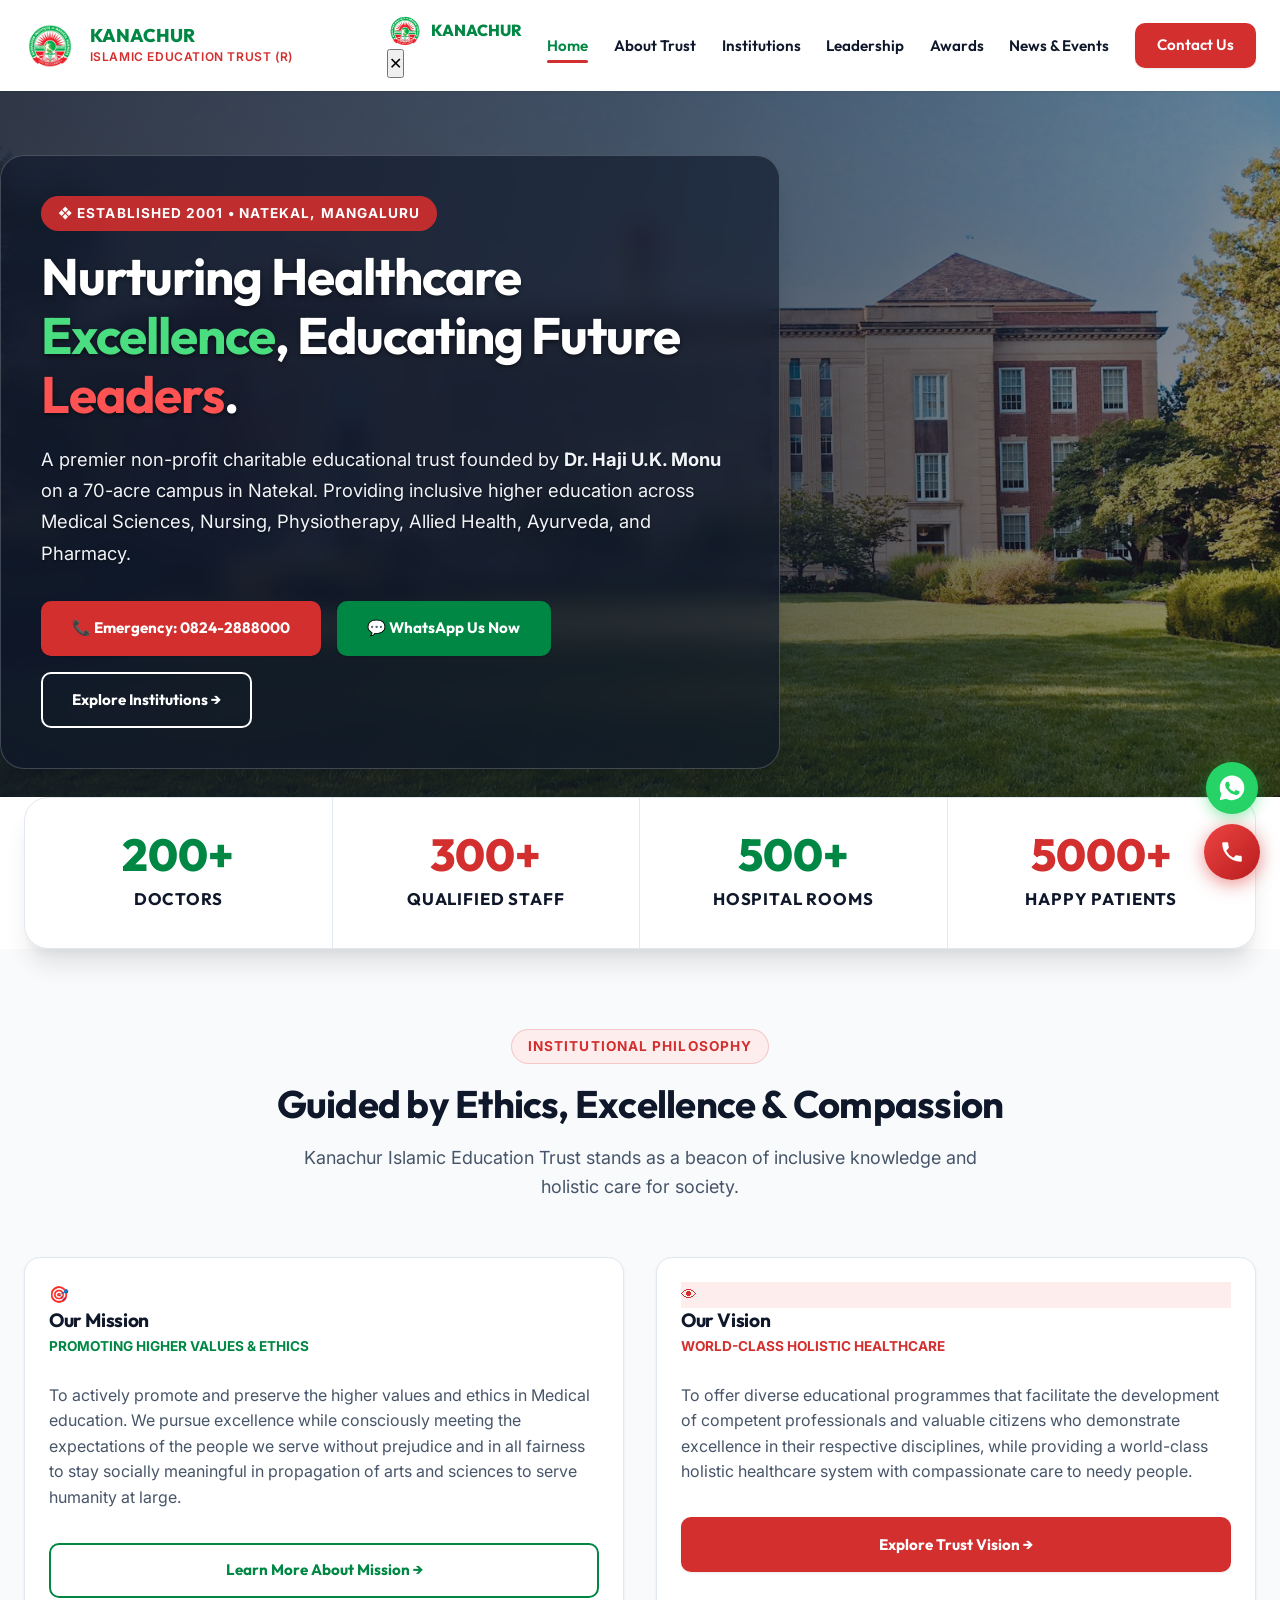
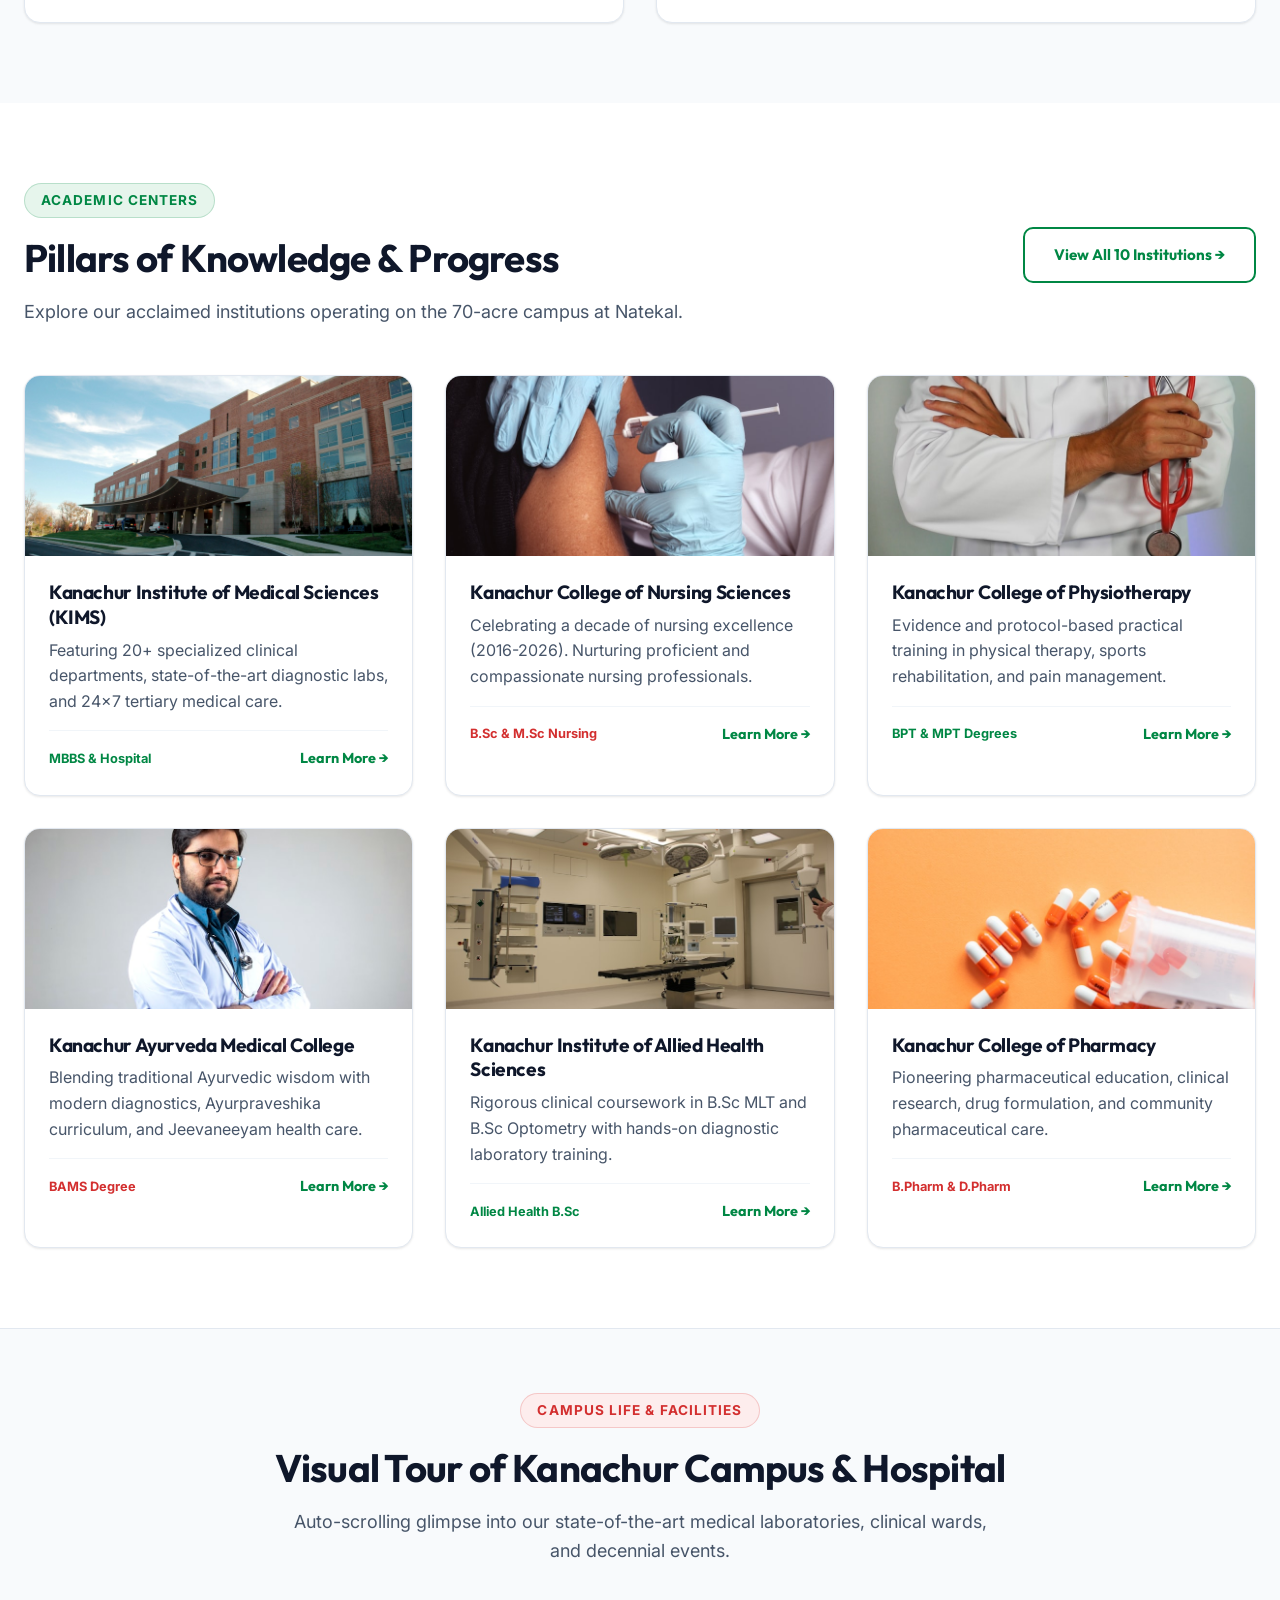
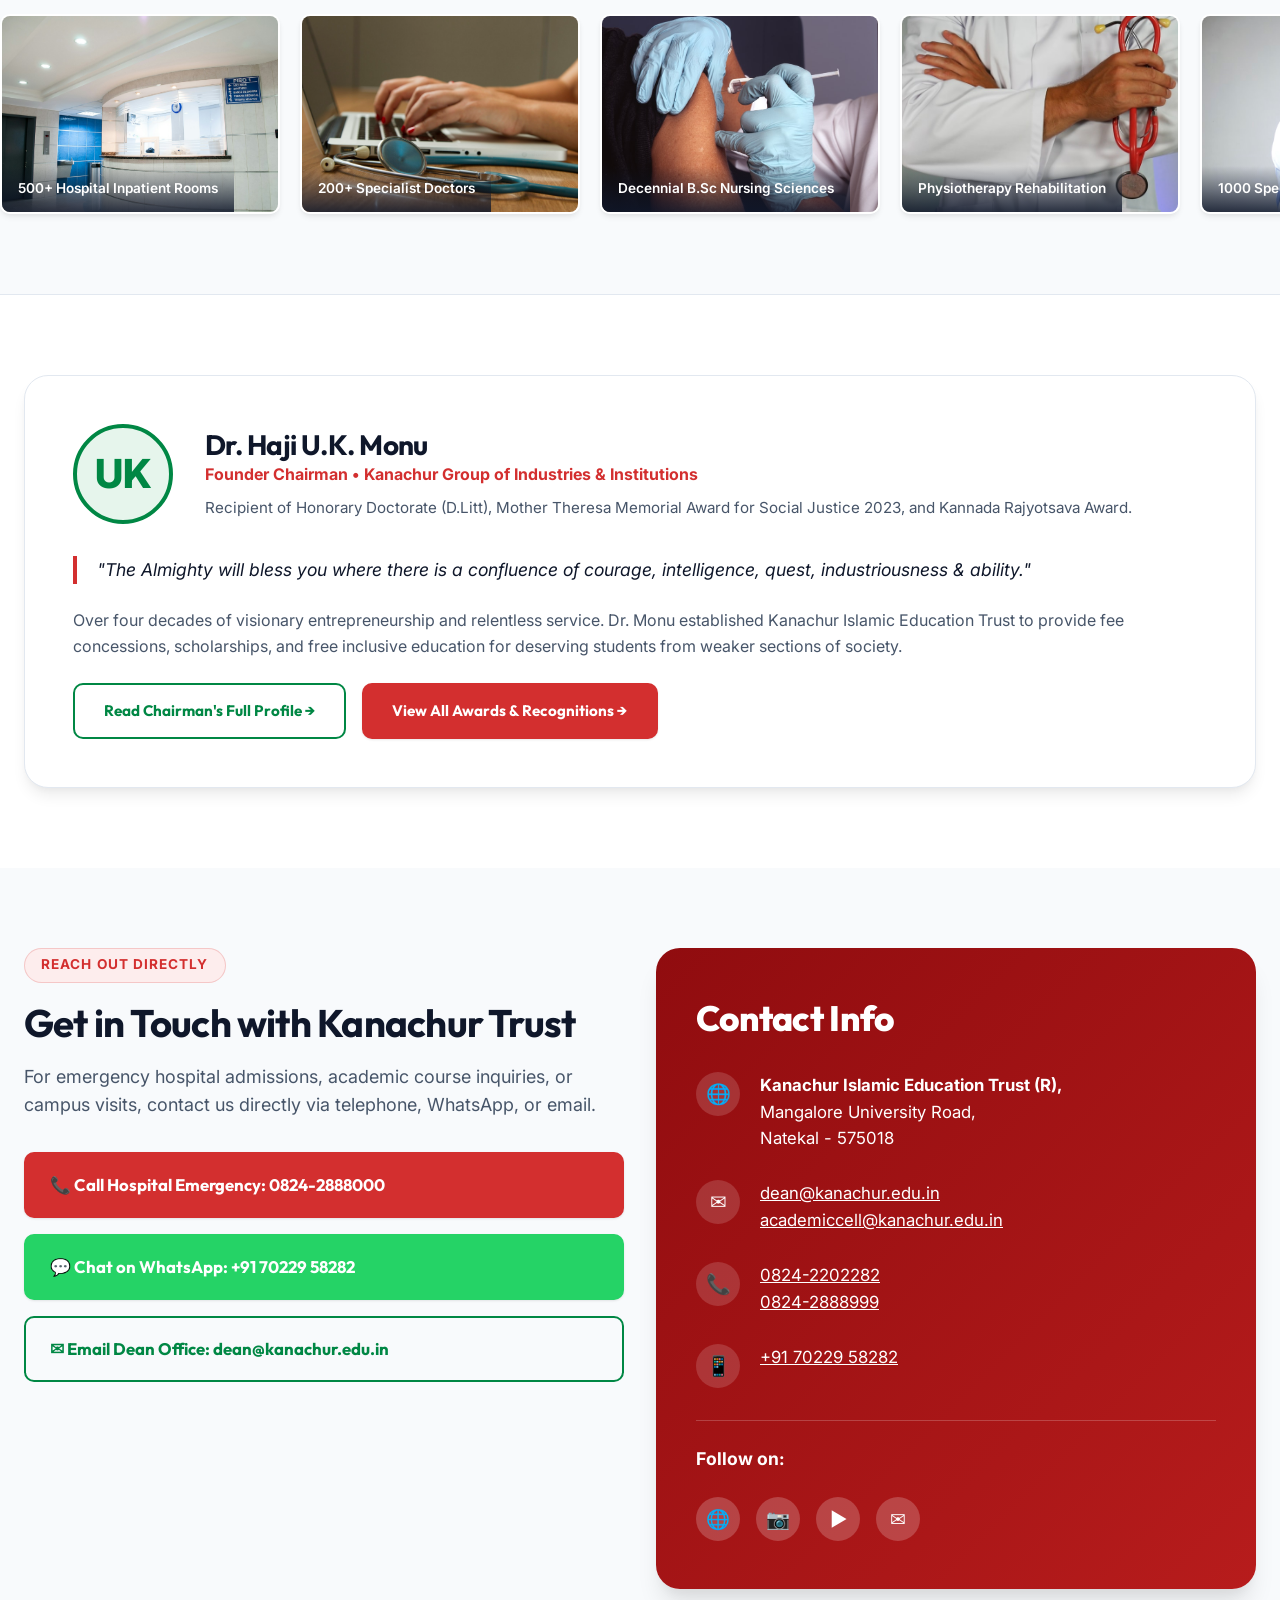
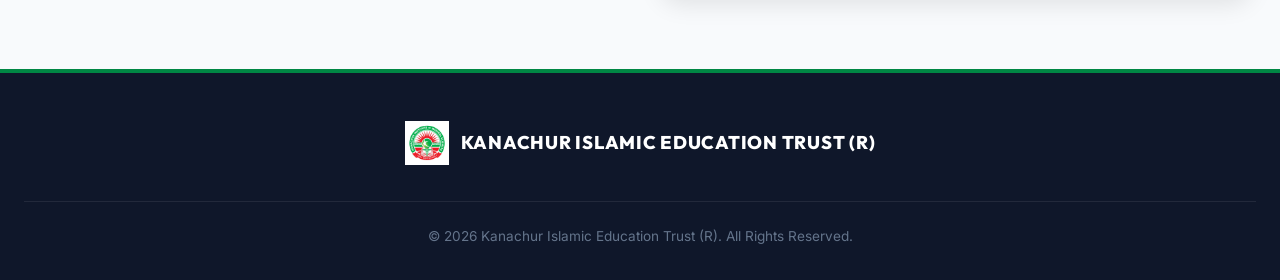
==== commit 6596d155: "Update all HTML pages, CSS, and JS files" ====
--- a/index.html
+++ b/index.html
@@ -466,22 +466,6 @@
           <span class="footer-clean-brand-name">KANACHUR ISLAMIC EDUCATION TRUST (R)</span>
         </div>
 
-        <div class="footer-contacts-row">
-          <div class="footer-contact-block">
-            <span class="footer-contact-title">Kanachur Hospital 24x7</span>
-            <a href="tel:08242888000" class="footer-contact-value red">📞 0824 2888000</a>
-          </div>
-
-          <div class="footer-contact-block">
-            <span class="footer-contact-title">Academic Mobile</span>
-            <a href="tel:+917022958282" class="footer-contact-value green">📱 +91 70229 58282</a>
-          </div>
-
-          <div class="footer-contact-block">
-            <span class="footer-contact-title">Address</span>
-            <span class="footer-contact-value">📍 Natekal, Mangaluru - 575018, Karnataka, India</span>
-          </div>
-        </div>
 
         <div class="footer-copyright">
           © 2026 Kanachur Islamic Education Trust (R). All Rights Reserved.
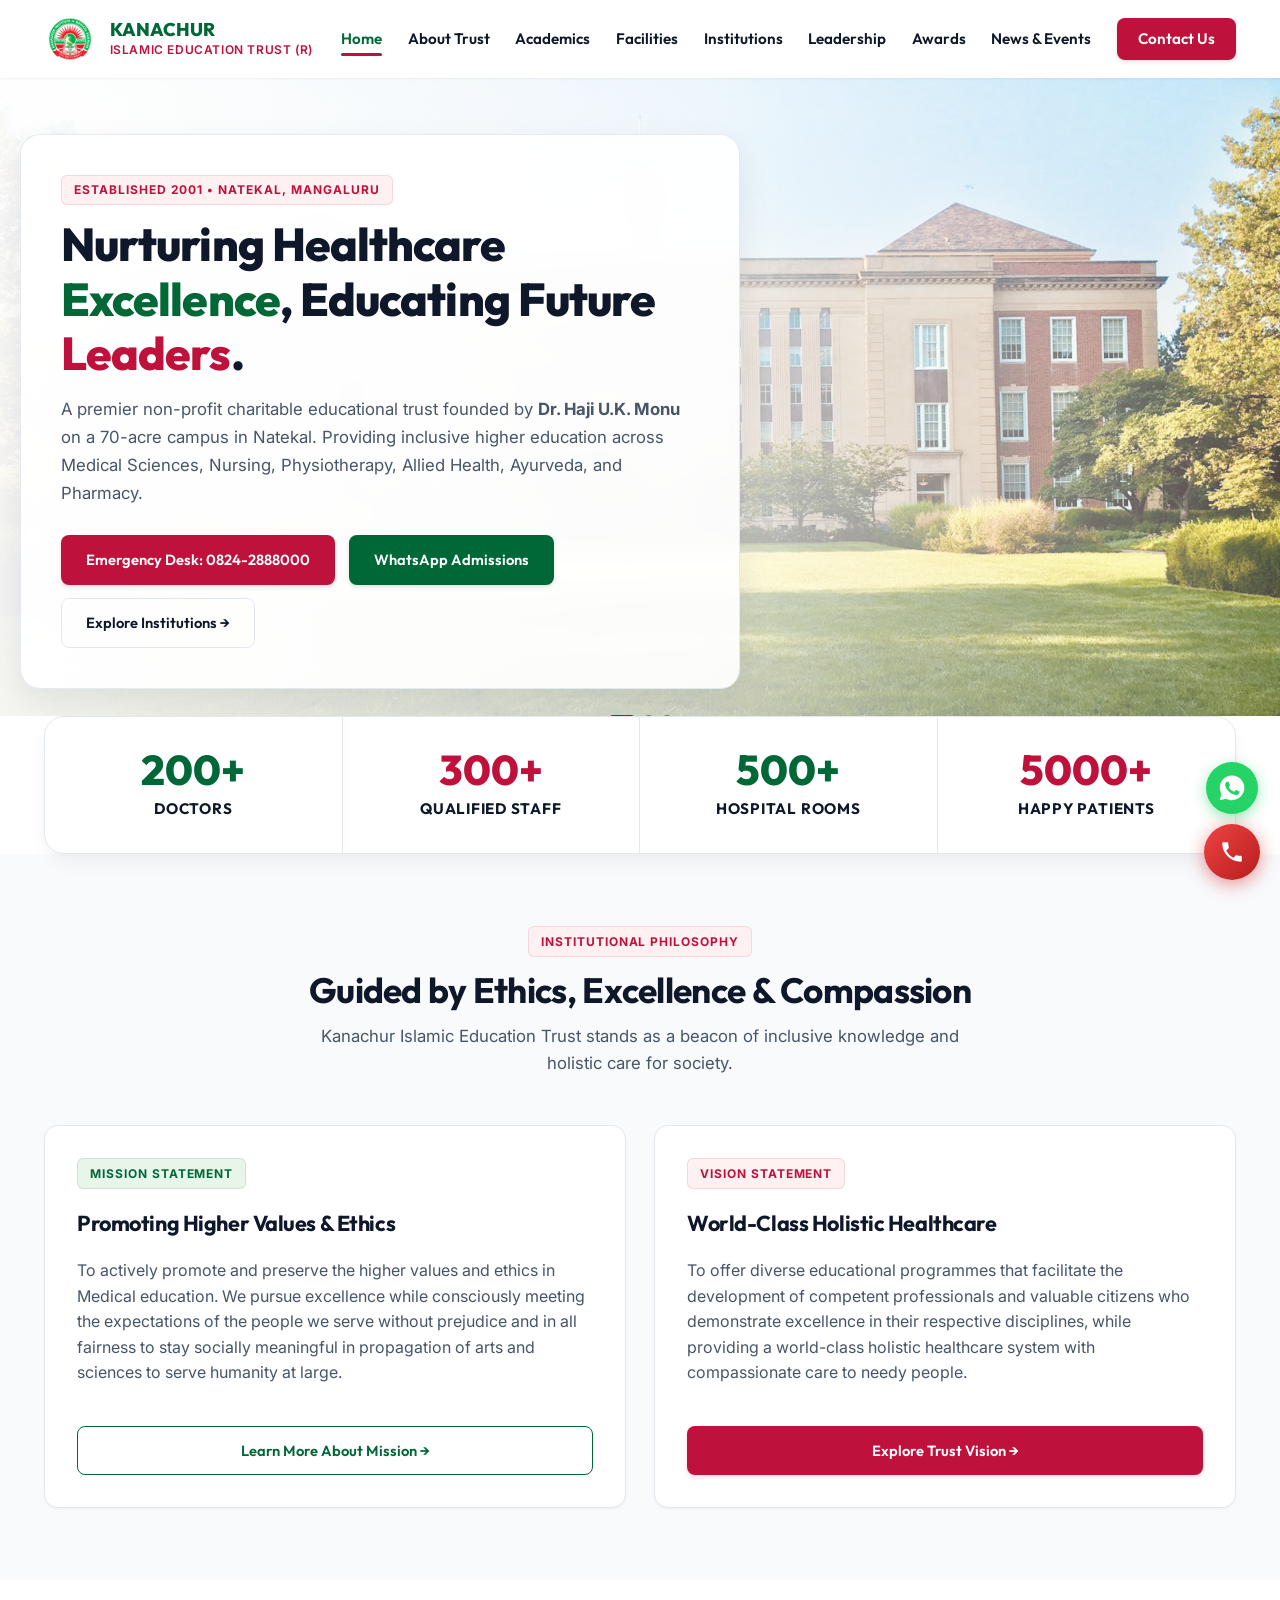
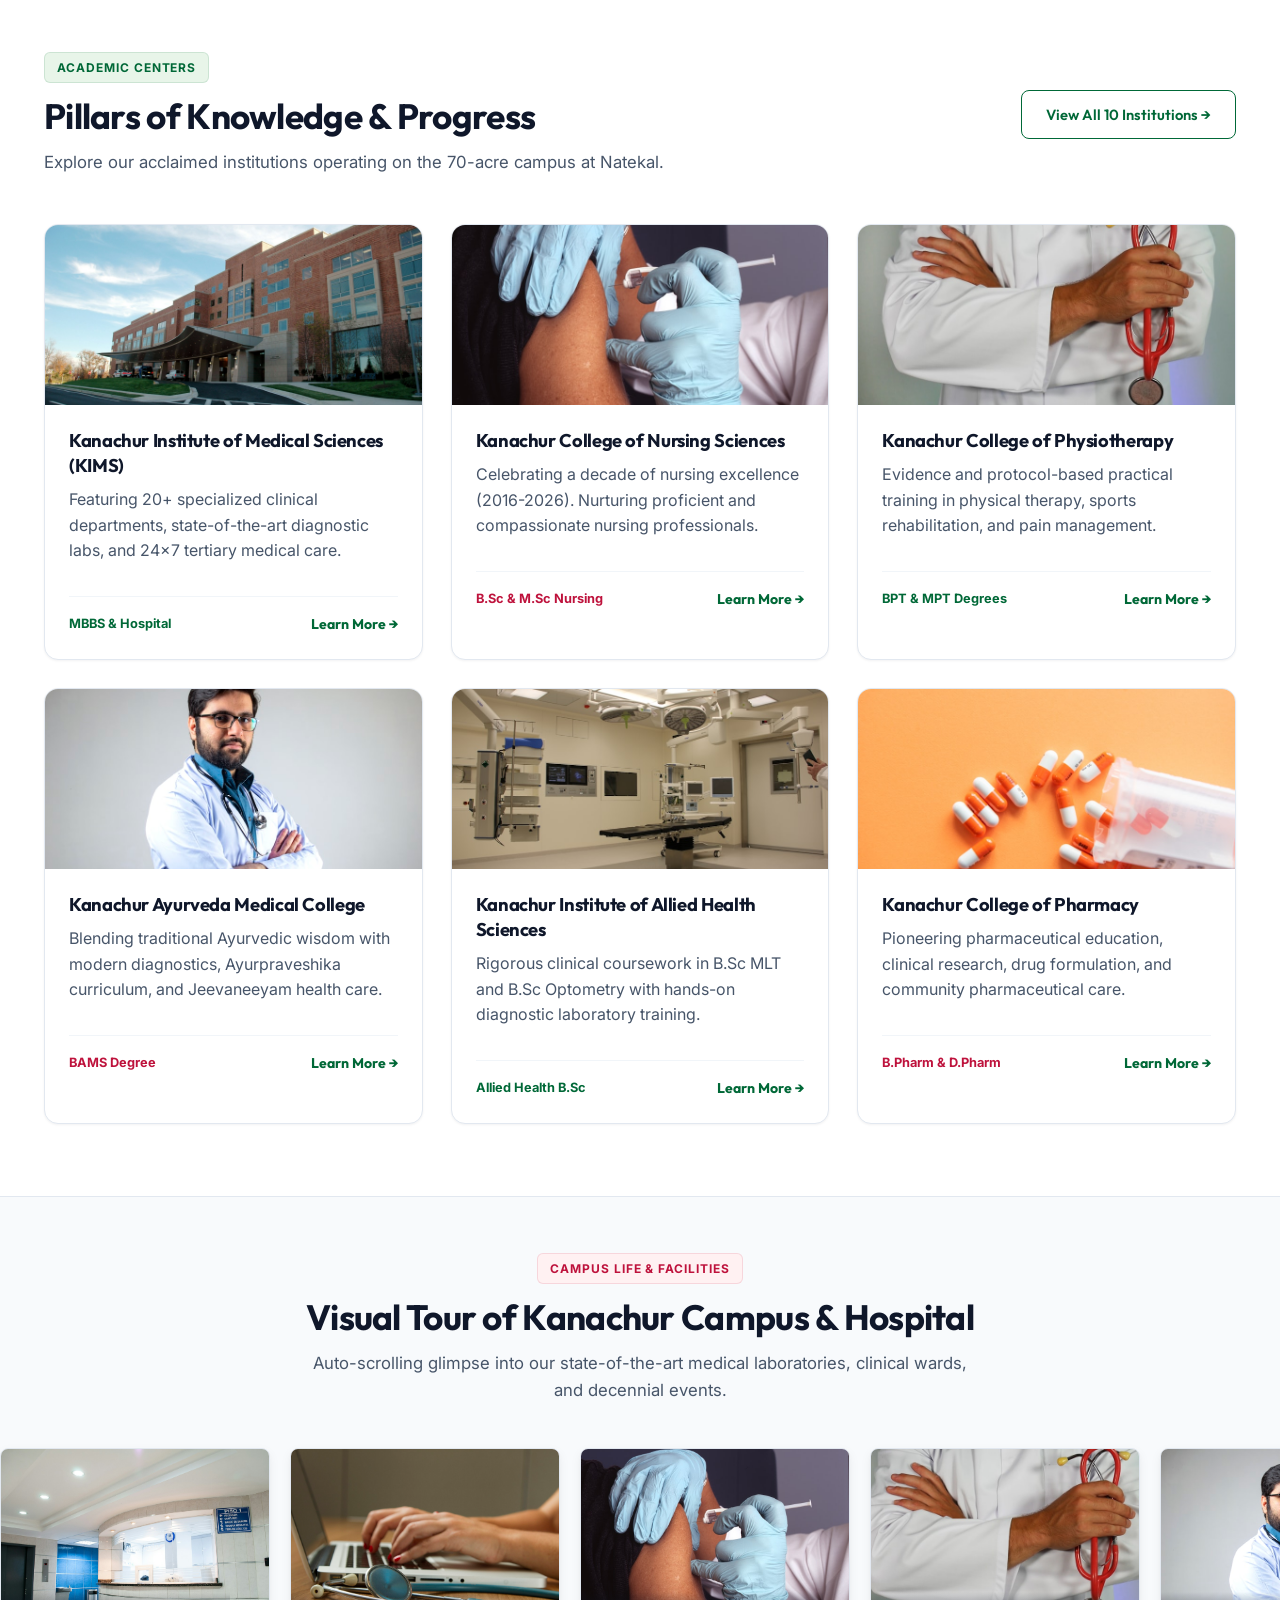
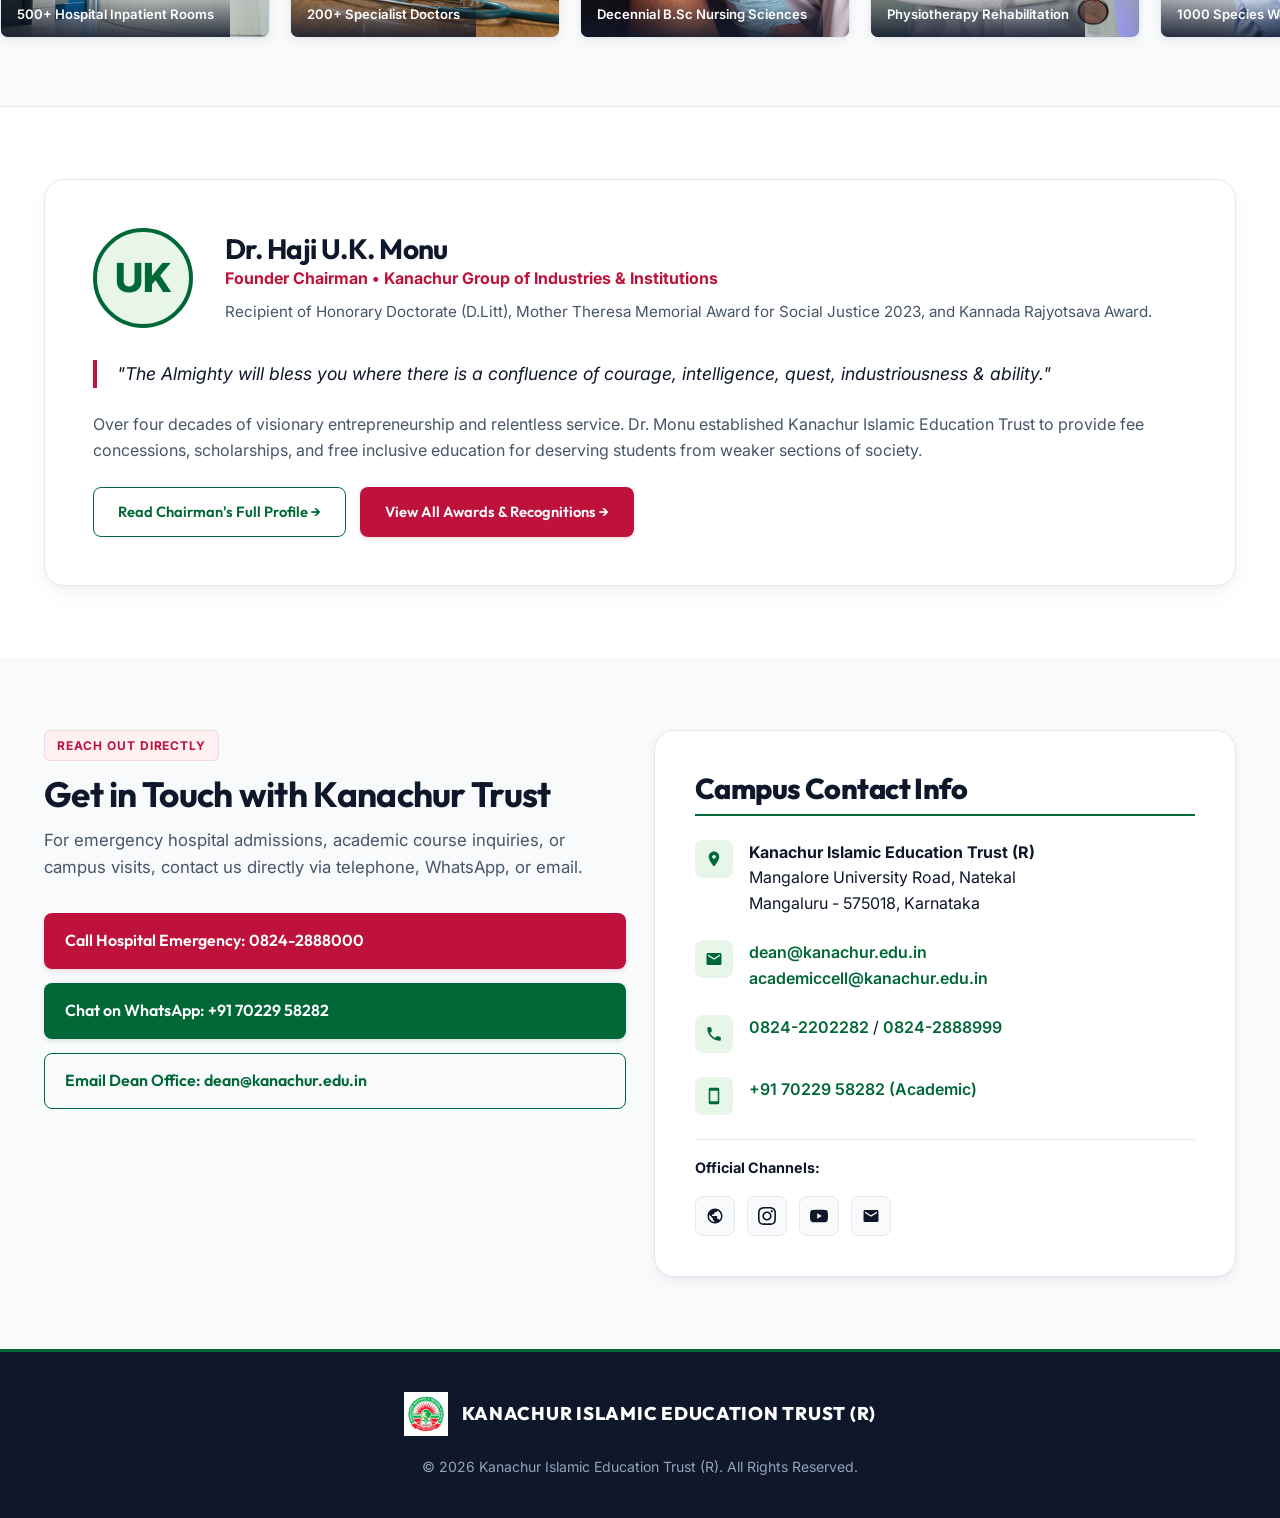
==== commit 21d06bdc: "Update all HTML pages, CSS, and JS files" ====
--- a/index.html
+++ b/index.html
@@ -59,6 +59,8 @@
           </div>
           <li><a href="index.html" class="nav-link active">Home</a></li>
           <li><a href="about.html" class="nav-link">About Trust</a></li>
+          <li><a href="academics.html" class="nav-link">Academics</a></li>
+          <li><a href="facilities.html" class="nav-link">Facilities</a></li>
           <li><a href="institutions.html" class="nav-link">Institutions</a></li>
           <li><a href="leadership.html" class="nav-link">Leadership</a></li>
           <li><a href="awards.html" class="nav-link">Awards</a></li>
@@ -82,8 +84,8 @@
 
       <div class="container hero-content-wrap">
         <div class="hero-text-card reveal-on-scroll">
-          <div class="section-badge red" style="background: rgba(211,47,47,0.9); color: white;">
-            ❖ Established 2001 • Natekal, Mangaluru
+          <div class="section-badge red">
+            ESTABLISHED 2001 • NATEKAL, MANGALURU
           </div>
           <h1 class="hero-title-dark">
             Nurturing Healthcare <span class="highlight-green">Excellence</span>, Educating Future <span class="highlight-red">Leaders</span>.
@@ -94,10 +96,10 @@
 
           <div class="hero-cta-group">
             <a href="tel:08242888000" class="btn btn-primary">
-              📞 Emergency: 0824-2888000
+              Emergency Desk: 0824-2888000
             </a>
             <a href="https://wa.me/917022958282?text=Hello%20Kanachur%20Trust%2C%20I%20have%20an%20inquiry" target="_blank" rel="noopener noreferrer" class="btn btn-secondary">
-              💬 WhatsApp Us Now
+              WhatsApp Admissions
             </a>
             <a href="institutions.html" class="btn btn-outline-white">
               Explore Institutions →
@@ -141,40 +143,34 @@
     <!-- Mission & Vision Section -->
     <section class="section-padding" style="background-color: var(--color-offwhite);">
       <div class="container">
-        <div class="text-center reveal-on-scroll" style="margin-bottom: 3.5rem;">
+        <div class="text-center reveal-on-scroll" style="margin-bottom: 3rem;">
           <div class="section-badge red">Institutional Philosophy</div>
           <h2 class="section-title">Guided by Ethics, Excellence & Compassion</h2>
           <p class="section-subtitle">Kanachur Islamic Education Trust stands as a beacon of inclusive knowledge and holistic care for society.</p>
         </div>
 
         <div class="grid grid-2">
-          <div class="institution-card reveal-on-scroll" style="background: var(--color-white);">
-            <div class="institution-header" style="padding: 1.5rem 1.5rem 0;">
-              <div class="institution-icon">🎯</div>
-              <div>
-                <h3 class="institution-title">Our Mission</h3>
-                <span style="font-size:0.85rem; color:var(--color-green-primary); font-weight:700;">PROMOTING HIGHER VALUES & ETHICS</span>
-              </div>
-            </div>
-            <div class="institution-card-content">
+          <div class="institution-card reveal-on-scroll" style="background: var(--color-white); padding: 2rem;">
+            <div>
+              <span class="section-badge">MISSION STATEMENT</span>
+              <h3 class="institution-title" style="margin-top: 0.5rem; font-size: 1.35rem;">Promoting Higher Values & Ethics</h3>
+            </div>
+            <div class="institution-card-content" style="padding: 1.25rem 0 0;">
               <p>To actively promote and preserve the higher values and ethics in Medical education. We pursue excellence while consciously meeting the expectations of the people we serve without prejudice and in all fairness to stay socially meaningful in propagation of arts and sciences to serve humanity at large.</p>
-              <div style="margin-top: 1rem;">
+              <div style="margin-top: 1.5rem;">
                 <a href="about.html" class="btn btn-outline-green" style="width: 100%;">Learn More About Mission →</a>
               </div>
             </div>
           </div>
 
-          <div class="institution-card red-accent reveal-on-scroll" style="background: var(--color-white);">
-            <div class="institution-header" style="padding: 1.5rem 1.5rem 0;">
-              <div class="institution-icon" style="background: var(--color-red-light); color: var(--color-red-primary);">👁</div>
-              <div>
-                <h3 class="institution-title">Our Vision</h3>
-                <span style="font-size:0.85rem; color:var(--color-red-primary); font-weight:700;">WORLD-CLASS HOLISTIC HEALTHCARE</span>
-              </div>
-            </div>
-            <div class="institution-card-content">
+          <div class="institution-card red-accent reveal-on-scroll" style="background: var(--color-white); padding: 2rem;">
+            <div>
+              <span class="section-badge red">VISION STATEMENT</span>
+              <h3 class="institution-title" style="margin-top: 0.5rem; font-size: 1.35rem;">World-Class Holistic Healthcare</h3>
+            </div>
+            <div class="institution-card-content" style="padding: 1.25rem 0 0;">
               <p>To offer diverse educational programmes that facilitate the development of competent professionals and valuable citizens who demonstrate excellence in their respective disciplines, while providing a world-class holistic healthcare system with compassionate care to needy people.</p>
-              <div style="margin-top: 1rem;">
+              <div style="margin-top: 1.5rem;">
                 <a href="about.html" class="btn btn-primary" style="width: 100%;">Explore Trust Vision →</a>
               </div>
             </div>
@@ -391,34 +387,38 @@
             <h2 class="section-title">Get in Touch with Kanachur Trust</h2>
             <p class="section-subtitle" style="margin-bottom: 2rem;">For emergency hospital admissions, academic course inquiries, or campus visits, contact us directly via telephone, WhatsApp, or email.</p>
 
-            <div class="hero-cta-group" style="flex-direction: column; gap: 1rem; align-items: flex-start;">
-              <a href="tel:08242888000" class="btn btn-primary" style="width: 100%; justify-content: flex-start; padding: 1.1rem 1.5rem; font-size: 1.05rem; white-space: normal; text-align: left;">
-                📞 Call Hospital Emergency: 0824-2888000
+            <div class="hero-cta-group" style="flex-direction: column; gap: 0.85rem; align-items: flex-start;">
+              <a href="tel:08242888000" class="btn btn-primary" style="width: 100%; justify-content: flex-start; padding: 0.9rem 1.25rem; font-size: 1rem;">
+                Call Hospital Emergency: 0824-2888000
               </a>
-              <a href="https://wa.me/917022958282?text=Hello%20Kanachur%20Trust%2C%20I%20have%20an%20inquiry" target="_blank" rel="noopener noreferrer" class="btn btn-secondary" style="width: 100%; justify-content: flex-start; padding: 1.1rem 1.5rem; font-size: 1.05rem; background-color: #25D366; border-color: #25D366; white-space: normal; text-align: left;">
-                💬 Chat on WhatsApp: +91 70229 58282
+              <a href="https://wa.me/917022958282?text=Hello%20Kanachur%20Trust%2C%20I%20have%20an%20inquiry" target="_blank" rel="noopener noreferrer" class="btn btn-secondary" style="width: 100%; justify-content: flex-start; padding: 0.9rem 1.25rem; font-size: 1rem;">
+                Chat on WhatsApp: +91 70229 58282
               </a>
-              <a href="mailto:dean@kanachur.edu.in" class="btn btn-outline-green" style="width: 100%; justify-content: flex-start; padding: 1.1rem 1.5rem; font-size: 1.05rem; white-space: normal; text-align: left;">
-                ✉ Email Dean Office: dean@kanachur.edu.in
+              <a href="mailto:dean@kanachur.edu.in" class="btn btn-outline-green" style="width: 100%; justify-content: flex-start; padding: 0.9rem 1.25rem; font-size: 1rem;">
+                Email Dean Office: dean@kanachur.edu.in
               </a>
             </div>
           </div>
 
-          <!-- Right Red Contact Info Display Box (Matches user screenshot) -->
+          <!-- Right Clean Contact Info Display Box -->
           <div class="contact-display-card reveal-on-scroll">
-            <h3 class="contact-display-title">Contact Info</h3>
+            <h3 class="contact-display-title">Campus Contact Info</h3>
 
             <div class="contact-info-row">
-              <div class="contact-info-icon">🌐</div>
+              <div class="contact-info-icon">
+                <svg width="18" height="18" viewBox="0 0 24 24" fill="currentColor"><path d="M12 2C8.13 2 5 5.13 5 9c0 5.25 7 13 7 13s7-7.75 7-13c0-3.87-3.13-7-7-7zm0 9.5c-1.38 0-2.5-1.12-2.5-2.5s1.12-2.5 2.5-2.5 2.5 1.12 2.5 2.5-1.12 2.5-2.5 2.5z"/></svg>
+              </div>
               <div class="contact-info-text">
-                <strong>Kanachur Islamic Education Trust (R),</strong><br>
-                Mangalore University Road,<br>
-                Natekal - 575018
+                <strong>Kanachur Islamic Education Trust (R)</strong><br>
+                Mangalore University Road, Natekal<br>
+                Mangaluru - 575018, Karnataka
               </div>
             </div>
 
             <div class="contact-info-row">
-              <div class="contact-info-icon">✉</div>
+              <div class="contact-info-icon">
+                <svg width="18" height="18" viewBox="0 0 24 24" fill="currentColor"><path d="M20 4H4c-1.1 0-1.99.9-1.99 2L2 18c0 1.1.9 2 2 2h16c1.1 0 2-.9 2-2V6c0-1.1-.9-2-2-2zm0 4l-8 5-8-5V6l8 5 8-5v2z"/></svg>
+              </div>
               <div class="contact-info-text">
                 <a href="mailto:dean@kanachur.edu.in">dean@kanachur.edu.in</a><br>
                 <a href="mailto:academiccell@kanachur.edu.in">academiccell@kanachur.edu.in</a>
@@ -426,27 +426,38 @@
             </div>
 
             <div class="contact-info-row">
-              <div class="contact-info-icon">📞</div>
+              <div class="contact-info-icon">
+                <svg width="18" height="18" viewBox="0 0 24 24" fill="currentColor"><path d="M6.62 10.79a15.053 15.053 0 0 0 6.59 6.59l2.2-2.2c.27-.27.67-.36 1.02-.24 1.12.37 2.33.57 3.57.57.55 0 1 .45 1 1V20c0 .55-.45 1-1 1-9.39 0-17-7.61-17-17 0-.55.45-1 1-1h3.5c.55 0 1 .45 1 1 0 1.25.2 2.45.57 3.57.11.35.03.74-.25 1.02l-2.2 2.2z"/></svg>
+              </div>
               <div class="contact-info-text">
-                <a href="tel:08242202282">0824-2202282</a><br>
-                <a href="tel:08242888999">0824-2888999</a>
+                <a href="tel:08242202282">0824-2202282</a> / <a href="tel:08242888999">0824-2888999</a>
               </div>
             </div>
 
             <div class="contact-info-row">
-              <div class="contact-info-icon">📱</div>
+              <div class="contact-info-icon">
+                <svg width="18" height="18" viewBox="0 0 24 24" fill="currentColor"><path d="M17 1.01L7 1c-1.1 0-2 .9-2 2v18c0 1.1.9 2 2 2h10c1.1 0 2-.9 2-2V3c0-1.1-.9-1.99-2-1.99zM17 19H7V5h10v14z"/></svg>
+              </div>
               <div class="contact-info-text">
-                <a href="tel:+917022958282">+91 70229 58282</a>
-              </div>
-            </div>
-
-            <div style="margin-top: 2rem; border-top: 1px solid rgba(255,255,255,0.2); padding-top: 1.5rem;">
-              <strong style="font-size: 1.1rem; display: block; margin-bottom: 1rem;">Follow on:</strong>
+                <a href="tel:+917022958282">+91 70229 58282 (Academic)</a>
+              </div>
+            </div>
+
+            <div style="margin-top: 1.5rem; border-top: 1px solid var(--color-border); padding-top: 1rem;">
+              <strong style="font-size: 0.9rem; display: block; margin-bottom: 0.5rem; color: var(--color-text-main);">Official Channels:</strong>
               <div class="social-links-group">
-                <a href="https://kanachurims.com/" target="_blank" rel="noopener noreferrer" class="social-icon-btn" aria-label="Website">🌐</a>
-                <a href="https://www.instagram.com/kanachurhospital/" target="_blank" rel="noopener noreferrer" class="social-icon-btn" aria-label="Instagram">📷</a>
-                <a href="https://youtube.com" target="_blank" rel="noopener noreferrer" class="social-icon-btn" aria-label="YouTube">▶</a>
-                <a href="mailto:academiccell@kanachur.edu.in" class="social-icon-btn" aria-label="Email">✉</a>
+                <a href="https://kanachurims.com/" target="_blank" rel="noopener noreferrer" class="social-icon-btn" aria-label="Website">
+                  <svg width="18" height="18" viewBox="0 0 24 24" fill="currentColor"><path d="M12 2C6.48 2 2 6.48 2 12s4.48 10 10 10 10-4.48 10-10S17.52 2 12 2zm-1 17.93c-3.95-.49-7-3.85-7-7.93 0-.62.08-1.21.21-1.79L9 15v1c0 1.1.9 2 2 2v1.93zm6.9-2.54c-.26-.81-1-1.39-1.9-1.39h-1v-3c0-.55-.45-1-1-1H8v-2h2c.55 0 1-.45 1-1V7h2c1.1 0 2-.9 2-2v-.41c2.93 1.19 5 4.06 5 7.41 0 2.08-.8 3.97-2.1 5.39z"/></svg>
+                </a>
+                <a href="https://www.instagram.com/kanachurhospital/" target="_blank" rel="noopener noreferrer" class="social-icon-btn" aria-label="Instagram">
+                  <svg width="18" height="18" viewBox="0 0 24 24" fill="currentColor"><path d="M12 2.163c3.204 0 3.584.012 4.85.07 3.252.148 4.771 1.691 4.919 4.919.058 1.265.069 1.645.069 4.849 0 3.205-.012 3.584-.069 4.849-.149 3.225-1.664 4.771-4.919 4.919-1.266.058-1.644.07-4.85.07-3.204 0-3.584-.012-4.849-.07-3.26-.149-4.771-1.699-4.919-4.92-.058-1.265-.07-1.644-.07-4.849 0-3.204.013-3.583.07-4.849.149-3.227 1.664-4.771 4.919-4.919 1.266-.057 1.645-.069 4.849-.069zm0-2.163c-3.259 0-3.667.014-4.947.072-4.358.2-6.78 2.618-6.98 6.98-.059 1.281-.073 1.689-.073 4.948 0 3.259.014 3.668.072 4.948.2 4.358 2.618 6.78 6.98 6.98 1.281.058 1.689.072 4.948.072 3.259 0 3.668-.014 4.948-.072 4.354-.2 6.782-2.618 6.979-6.98.059-1.28.073-1.689.073-4.948 0-3.259-.014-3.667-.072-4.947-.196-4.354-2.617-6.78-6.979-6.98-1.281-.059-1.69-.073-4.949-.073zm0 5.838c-3.403 0-6.162 2.759-6.162 6.162s2.759 6.163 6.162 6.163 6.162-2.759 6.162-6.163c0-3.403-2.759-6.162-6.162-6.162zm0 10.162c-2.209 0-4-1.79-4-4 0-2.209 1.791-4 4-4s4 1.791 4 4c0 2.21-1.791 4-4 4zm6.406-11.845c-.796 0-1.441.645-1.441 1.44s.645 1.44 1.441 1.44c.795 0 1.439-.645 1.439-1.44s-.644-1.44-1.439-1.44z"/></svg>
+                </a>
+                <a href="https://youtube.com" target="_blank" rel="noopener noreferrer" class="social-icon-btn" aria-label="YouTube">
+                  <svg width="18" height="18" viewBox="0 0 24 24" fill="currentColor"><path d="M23.498 6.186a3.016 3.016 0 0 0-2.122-2.136C19.505 3.545 12 3.545 12 3.545s-7.505 0-9.377.505A3.017 3.017 0 0 0 .502 6.186C0 8.07 0 12 0 12s0 3.93.502 5.814a3.016 3.016 0 0 0 2.122 2.136c1.871.505 9.376.505 9.376.505s7.505 0 9.377-.505a3.015 3.015 0 0 0 2.122-2.136C24 15.93 24 12 24 12s0-3.93-.502-5.814zM9.545 15.568V8.432L15.818 12l-6.273 3.568z"/></svg>
+                </a>
+                <a href="mailto:academiccell@kanachur.edu.in" class="social-icon-btn" aria-label="Email">
+                  <svg width="18" height="18" viewBox="0 0 24 24" fill="currentColor"><path d="M20 4H4c-1.1 0-1.99.9-1.99 2L2 18c0 1.1.9 2 2 2h16c1.1 0 2-.9 2-2V6c0-1.1-.9-2-2-2zm0 4l-8 5-8-5V6l8 5 8-5v2z"/></svg>
+                </a>
               </div>
             </div>
           </div>
--- a/css/main.css
+++ b/css/main.css
@@ -1,6 +1,6 @@
 /* ==========================================================================
    Kanachur Islamic Education Trust (R) - Design System & Core Styles
-   Strict adherence: 50% White, 25% Rich Green, 25% Deep Institutional Red
+   Premium Minimal White Theme (50% White, 25% Institutional Green, 25% Crimson Red)
    ========================================================================== */
 
 :root {
@@ -12,17 +12,16 @@
   --color-border-dark: #cbd5e1;
 
   /* 25% Rich Institutional Green */
-  --color-green-primary: #008744;
-  --color-green-dark: #006837;
-  --color-green-light: #e6f5ec;
-  --color-green-hover: #007038;
-  --color-green-glow: stroke rgba(0, 135, 68, 0.15);
-
-  /* 25% Deep Institutional Red */
-  --color-red-primary: #d32f2f;
-  --color-red-dark: #b71c1c;
-  --color-red-light: #fdeded;
-  --color-red-hover: #9a0007;
+  --color-green-primary: #006837;
+  --color-green-dark: #004d28;
+  --color-green-light: #e8f5e9;
+  --color-green-hover: #00542c;
+
+  /* 25% Deep Crimson Red */
+  --color-red-primary: #be123c;
+  --color-red-dark: #9f1239;
+  --color-red-light: #fff1f2;
+  --color-red-hover: #881337;
 
   /* Typography Colors */
   --color-text-main: #0f172a;
@@ -33,27 +32,27 @@
   /* Accents & Status */
   --color-accent-gold: #d97706;
   --color-accent-gold-light: #fef3c7;
-  --shadow-sm: 0 1px 3px rgba(0,0,0,0.06), 0 1px 2px rgba(0,0,0,0.04);
-  --shadow-md: 0 4px 6px -1px rgba(0,0,0,0.07), 0 2px 4px -1px rgba(0,0,0,0.04);
-  --shadow-lg: 0 10px 15px -3px rgba(0,0,0,0.08), 0 4px 6px -2px rgba(0,0,0,0.03);
-  --shadow-xl: 0 20px 25px -5px rgba(0,0,0,0.1), 0 10px 10px -5px rgba(0,0,0,0.04);
-  --shadow-glow-red: 0 0 20px rgba(211, 47, 47, 0.25);
-  --shadow-glow-green: 0 0 20px rgba(0, 135, 68, 0.2);
+
+  /* Subtle Clean Shadows */
+  --shadow-sm: 0 1px 3px rgba(15, 23, 42, 0.04), 0 1px 2px rgba(15, 23, 42, 0.02);
+  --shadow-md: 0 4px 12px rgba(15, 23, 42, 0.05), 0 2px 4px rgba(15, 23, 42, 0.02);
+  --shadow-lg: 0 10px 25px -5px rgba(15, 23, 42, 0.06), 0 4px 10px rgba(15, 23, 42, 0.02);
+  --shadow-xl: 0 20px 35px -8px rgba(15, 23, 42, 0.08), 0 8px 16px rgba(15, 23, 42, 0.03);
 
   /* Layout & Geometry */
   --radius-sm: 6px;
-  --radius-md: 10px;
-  --radius-lg: 16px;
-  --radius-xl: 24px;
+  --radius-md: 8px;
+  --radius-lg: 14px;
+  --radius-xl: 20px;
   --radius-full: 9999px;
 
-  --font-family-sans: 'Inter', -apple-system, BlinkMacSystemFont, 'Segoe UI', Roboto, Helvetica, Arial, sans-serif;
+  --font-family-sans: 'Inter', -apple-system, BlinkMacSystemFont, 'Segoe UI', Roboto, sans-serif;
   --font-family-heading: 'Outfit', 'Inter', -apple-system, sans-serif;
 
-  --container-max: 1280px;
+  --container-max: 1240px;
   --transition-fast: 0.2s cubic-bezier(0.4, 0, 0.2, 1);
   --transition-normal: 0.3s cubic-bezier(0.4, 0, 0.2, 1);
-  --transition-slow: 0.5s cubic-bezier(0.4, 0, 0.2, 1);
+  --transition-slow: 0.4s cubic-bezier(0.4, 0, 0.2, 1);
 }
 
 /* Reduced Motion Override */
@@ -101,17 +100,17 @@
 h1, h2, h3, h4, h5, h6 {
   font-family: var(--font-family-heading);
   font-weight: 700;
-  line-height: 1.25;
+  line-height: 1.2;
   color: var(--color-text-main);
   letter-spacing: -0.02em;
 }
 
-h1 { font-size: clamp(2.25rem, 4vw, 3.5rem); }
-h2 { font-size: clamp(1.75rem, 3vw, 2.5rem); }
-h3 { font-size: clamp(1.25rem, 2vw, 1.75rem); }
-h4 { font-size: 1.25rem; }
-h5 { font-size: 1.1rem; }
-h6 { font-size: 0.95rem; }
+h1 { font-size: clamp(2rem, 3.8vw, 3.2rem); }
+h2 { font-size: clamp(1.6rem, 2.8vw, 2.2rem); }
+h3 { font-size: clamp(1.2rem, 1.8vw, 1.5rem); }
+h4 { font-size: 1.15rem; }
+h5 { font-size: 1.05rem; }
+h6 { font-size: 0.92rem; }
 
 p {
   margin-bottom: 1rem;
@@ -150,20 +149,20 @@
 }
 
 .section-padding {
-  padding-top: 5rem;
-  padding-bottom: 5rem;
+  padding-top: 4.5rem;
+  padding-bottom: 4.5rem;
 }
 
 @media (max-width: 768px) {
   .section-padding {
-    padding-top: 3.5rem;
-    padding-bottom: 3.5rem;
+    padding-top: 3rem;
+    padding-bottom: 3rem;
   }
 }
 
 .grid {
   display: grid;
-  gap: 2rem;
+  gap: 1.75rem;
 }
 
 .grid-2 { grid-template-columns: repeat(2, 1fr); }
@@ -193,86 +192,86 @@
   align-items: center;
 }
 
-/* Section Header Typography */
+/* Category Eyebrows & Badges */
 .section-badge {
   display: inline-flex;
   align-items: center;
-  gap: 0.5rem;
-  padding: 0.35rem 1rem;
+  gap: 0.4rem;
+  padding: 0.3rem 0.75rem;
   background-color: var(--color-green-light);
   color: var(--color-green-primary);
-  font-size: 0.85rem;
+  font-size: 0.75rem;
   font-weight: 700;
   text-transform: uppercase;
   letter-spacing: 0.08em;
-  border-radius: var(--radius-full);
-  margin-bottom: 1rem;
-  border: 1px solid rgba(0, 135, 68, 0.2);
+  border-radius: var(--radius-sm);
+  margin-bottom: 0.75rem;
+  border: 1px solid rgba(0, 104, 55, 0.12);
 }
 
 .section-badge.red {
   background-color: var(--color-red-light);
   color: var(--color-red-primary);
-  border-color: rgba(211, 47, 47, 0.2);
+  border-color: rgba(190, 18, 60, 0.12);
 }
 
 .section-title {
-  margin-bottom: 1rem;
+  margin-bottom: 0.75rem;
   position: relative;
 }
 
 .section-subtitle {
-  font-size: 1.125rem;
+  font-size: 1.05rem;
   color: var(--color-text-muted);
-  max-width: 700px;
+  max-width: 680px;
+  line-height: 1.6;
 }
 
 .text-center { text-align: center; }
 .text-center .section-subtitle { margin-left: auto; margin-right: auto; }
 
-/* Buttons & CTAs */
+/* Buttons & CTAs (Refined Clean Minimal Design) */
 .btn {
   display: inline-flex;
   align-items: center;
   justify-content: center;
-  gap: 0.6rem;
-  padding: 0.85rem 1.8rem;
+  gap: 0.5rem;
+  padding: 0.75rem 1.5rem;
   font-family: var(--font-family-heading);
-  font-size: 0.95rem;
-  font-weight: 700;
+  font-size: 0.92rem;
+  font-weight: 600;
   border-radius: var(--radius-md);
   cursor: pointer;
-  border: 2px solid transparent;
+  border: 1px solid transparent;
   transition: all var(--transition-fast);
   text-decoration: none;
-  white-space: normal;
-  word-break: break-word;
+  white-space: nowrap;
 }
 
 .btn-primary {
   background-color: var(--color-red-primary);
   color: var(--color-white);
-  box-shadow: var(--shadow-sm);
+  box-shadow: 0 2px 4px rgba(190, 18, 60, 0.15);
 }
 
 .btn-primary:hover {
   background-color: var(--color-red-hover);
   color: var(--color-white);
-  box-shadow: var(--shadow-glow-red);
-  transform: translateY(-2px);
+  transform: translateY(-1px);
+  box-shadow: 0 4px 12px rgba(190, 18, 60, 0.25);
 }
 
 .btn-secondary {
   background-color: var(--color-green-primary);
   color: var(--color-white);
-  box-shadow: var(--shadow-sm);
+  box-shadow: 0 2px 4px rgba(0, 104, 55, 0.15);
 }
 
 .btn-secondary:hover {
   background-color: var(--color-green-dark);
   color: var(--color-white);
-  box-shadow: var(--shadow-glow-green);
-  transform: translateY(-2px);
+  transform: translateY(-1px);
+  box-shadow: 0 4px 12px rgba(0, 104, 55, 0.25);
 }
 
 .btn-outline-green {
@@ -284,29 +283,87 @@
 .btn-outline-green:hover {
   background-color: var(--color-green-primary);
   color: var(--color-white);
-  transform: translateY(-2px);
+  transform: translateY(-1px);
+}
+
+.btn-outline-red {
+  background-color: transparent;
+  border-color: var(--color-red-primary);
+  color: var(--color-red-primary);
+}
+
+.btn-outline-red:hover {
+  background-color: var(--color-red-primary);
+  color: var(--color-white);
+  transform: translateY(-1px);
 }
 
 .btn-outline-white {
   background-color: transparent;
-  border-color: var(--color-white);
-  color: var(--color-white);
+  border-color: var(--color-border);
+  color: var(--color-text-main);
 }
 
 .btn-outline-white:hover {
-  background-color: var(--color-white);
-  color: var(--color-green-primary);
-  transform: translateY(-2px);
+  background-color: var(--color-offwhite);
+  border-color: var(--color-border-dark);
+  transform: translateY(-1px);
 }
 
 /* Scroll Animations */
 .reveal-on-scroll {
   opacity: 0;
-  transform: translateY(30px);
-  transition: opacity 0.7s ease, transform 0.7s ease;
+  transform: translateY(20px);
+  transition: opacity 0.5s ease, transform 0.5s ease;
 }
 
 .reveal-on-scroll.is-visible {
   opacity: 1;
   transform: translateY(0);
 }
+
+/* Utility Section Fills */
+.bg-fill-green {
+  background-color: var(--color-green-primary) !important;
+  color: #ffffff !important;
+}
+
+.bg-fill-green h1,
+.bg-fill-green h2,
+.bg-fill-green h3,
+.bg-fill-green h4,
+.bg-fill-green p,
+.bg-fill-green span,
+.bg-fill-green strong {
+  color: #ffffff !important;
+}
+
+.bg-fill-green p {
+  color: rgba(255, 255, 255, 0.9) !important;
+}
+
+.bg-fill-red {
+  background-color: var(--color-red-primary) !important;
+  color: #ffffff !important;
+}
+
+.bg-fill-red h1,
+.bg-fill-red h2,
+.bg-fill-red h3,
+.bg-fill-red h4,
+.bg-fill-red p,
+.bg-fill-red span,
+.bg-fill-red strong {
+  color: #ffffff !important;
+}
+
+.bg-fill-red p {
+  color: rgba(255, 255, 255, 0.9) !important;
+}
+
+.section-badge.white-fill {
+  background-color: rgba(255, 255, 255, 0.2);
+  color: #ffffff;
+  border-color: rgba(255, 255, 255, 0.35);
+}
+
--- a/css/components.css
+++ b/css/components.css
@@ -143,6 +143,11 @@
 .nav-overlay.active {
   opacity: 1;
   visibility: visible;
+}
+
+/* Nav Menu Header for Mobile Drawer */
+.nav-menu-header {
+  display: none;
 }
 
 @media (max-width: 992px) {
@@ -222,14 +227,15 @@
   }
 }
 
-/* Hero Section with Image Slideshow */
+/* Hero Section with Light Crisp Overlay */
 .hero-slider-container {
   position: relative;
-  min-height: 580px;
+  min-height: 560px;
   overflow: hidden;
   display: flex;
   align-items: center;
-  border-bottom: 4px solid var(--color-green-primary);
+  border-bottom: 3px solid var(--color-green-primary);
+  background-color: var(--color-offwhite);
 }
 
 .hero-slide {
@@ -249,56 +255,56 @@
 .hero-slide-overlay {
   position: absolute;
   inset: 0;
-  background: linear-gradient(90deg, rgba(15, 23, 42, 0.85) 0%, rgba(15, 23, 42, 0.70) 50%, rgba(15, 23, 42, 0.45) 100%);
+  background: linear-gradient(90deg, rgba(255, 255, 255, 0.95) 0%, rgba(255, 255, 255, 0.75) 55%, rgba(255, 255, 255, 0.25) 100%);
   z-index: 2;
 }
 
 .hero-content-wrap {
   position: relative;
   z-index: 3;
-  color: var(--color-white);
-  padding: 4rem 0;
+  color: var(--color-text-main);
+  padding: 3.5rem 0;
 }
 
 .hero-text-card {
-  background: rgba(15, 23, 42, 0.65);
+  background: rgba(255, 255, 255, 0.92);
   backdrop-filter: blur(12px);
+  -webkit-backdrop-filter: blur(12px);
   padding: 2.5rem;
   border-radius: var(--radius-xl);
-  border: 1px solid rgba(255, 255, 255, 0.2);
-  box-shadow: var(--shadow-xl);
-  max-width: 780px;
+  border: 1px solid rgba(226, 232, 240, 0.9);
+  box-shadow: 0 12px 32px rgba(15, 23, 42, 0.08);
+  max-width: 720px;
 }
 
 .hero-cta-group {
   display: flex;
   flex-wrap: wrap;
-  gap: 1rem;
+  gap: 0.85rem;
   align-items: center;
 }
 
 .hero-title-dark {
-  font-size: clamp(2.3rem, 4vw, 3.4rem);
-  color: var(--color-white);
-  margin-bottom: 1.25rem;
-  line-height: 1.15;
-  text-shadow: 0 2px 4px rgba(0,0,0,0.5);
+  font-size: clamp(2rem, 3.6vw, 3rem);
+  color: var(--color-text-main);
+  margin-bottom: 1rem;
+  line-height: 1.18;
+  font-weight: 800;
 }
 
 .hero-title-dark .highlight-red {
-  color: #ff5252;
+  color: var(--color-red-primary);
 }
 
 .hero-title-dark .highlight-green {
-  color: #4ade80;
+  color: var(--color-green-primary);
 }
 
 .hero-description-dark {
-  font-size: 1.15rem;
-  line-height: 1.7;
-  color: #f1f5f9;
-  margin-bottom: 2rem;
-  text-shadow: 0 1px 2px rgba(0,0,0,0.5);
+  font-size: 1.05rem;
+  line-height: 1.65;
+  color: var(--color-text-muted);
+  margin-bottom: 1.75rem;
 }
 
 /* Slider Controls */
@@ -308,30 +314,31 @@
   left: 50%;
   transform: translateX(-50%);
   display: flex;
-  gap: 10px;
+  gap: 8px;
   z-index: 10;
 }
 
 .slider-dot {
-  width: 14px;
-  height: 14px;
+  width: 10px;
+  height: 10px;
   border-radius: 50%;
-  background: rgba(255,255,255,0.4);
-  border: 2px solid white;
+  background: rgba(15, 23, 42, 0.2);
+  border: 1px solid rgba(15, 23, 42, 0.3);
   cursor: pointer;
-  transition: all 0.3s;
+  transition: all 0.3s ease;
 }
 
 .slider-dot.active {
-  background: var(--color-red-primary);
-  width: 32px;
+  background: var(--color-green-primary);
+  width: 28px;
   border-radius: 10px;
+  border-color: var(--color-green-primary);
 }
 
 /* Statistics Section */
 .stats-section {
   background-color: var(--color-white);
-  margin-top: -2.5rem;
+  margin-top: -2rem;
   position: relative;
   z-index: 20;
 }
@@ -341,7 +348,7 @@
   grid-template-columns: repeat(4, 1fr);
   background-color: var(--color-white);
   border-radius: var(--radius-xl);
-  box-shadow: var(--shadow-xl);
+  box-shadow: var(--shadow-lg);
   border: 1px solid var(--color-border);
   overflow: hidden;
 }
@@ -354,7 +361,7 @@
 }
 
 .stat-card {
-  padding: 2.2rem 1.5rem;
+  padding: 2rem 1.25rem;
   text-align: center;
   border-right: 1px solid var(--color-border);
   transition: background-color var(--transition-fast);
@@ -370,11 +377,11 @@
 
 .stat-number {
   font-family: var(--font-family-heading);
-  font-size: 2.8rem;
+  font-size: 2.6rem;
   font-weight: 800;
   color: var(--color-green-primary);
   line-height: 1;
-  margin-bottom: 0.5rem;
+  margin-bottom: 0.4rem;
 }
 
 .stat-card.red .stat-number {
@@ -384,7 +391,7 @@
 .stat-label {
   font-family: var(--font-family-heading);
   font-weight: 700;
-  font-size: 1.05rem;
+  font-size: 0.95rem;
   color: var(--color-text-main);
   text-transform: uppercase;
   letter-spacing: 0.05em;
@@ -418,7 +425,7 @@
 }
 
 .institution-card:hover .institution-card-img {
-  transform: scale(1.05);
+  transform: scale(1.04);
 }
 
 .institution-card-content {
@@ -429,20 +436,24 @@
 }
 
 .institution-card:hover {
-  transform: translateY(-5px);
+  transform: translateY(-4px);
   box-shadow: var(--shadow-lg);
   border-color: var(--color-green-primary);
 }
 
+.institution-card.red-accent:hover {
+  border-color: var(--color-red-primary);
+}
+
 .institution-title {
-  font-size: 1.2rem;
+  font-size: 1.15rem;
   font-weight: 700;
   color: var(--color-text-main);
-  line-height: 1.3;
+  line-height: 1.35;
 }
 
 .institution-body {
-  margin-bottom: 1.5rem;
+  margin-bottom: 1.25rem;
   flex-grow: 1;
 }
 
@@ -452,21 +463,22 @@
   align-items: center;
   padding-top: 1rem;
   border-top: 1px solid var(--color-light-gray);
+  margin-top: 1rem;
 }
 
 .institution-link {
   font-family: var(--font-family-heading);
   font-weight: 700;
-  font-size: 0.9rem;
+  font-size: 0.88rem;
   display: inline-flex;
   align-items: center;
-  gap: 0.4rem;
+  gap: 0.3rem;
 }
 
 /* Compact Auto-Scrolling Gallery Section */
 .gallery-section {
   background-color: var(--color-offwhite);
-  padding: 4rem 0;
+  padding: 3.5rem 0;
   border-top: 1px solid var(--color-border);
   border-bottom: 1px solid var(--color-border);
 }
@@ -474,7 +486,7 @@
 .compact-gallery-slider {
   overflow: hidden;
   position: relative;
-  padding: 1rem 0;
+  padding: 0.75rem 0;
 }
 
 .compact-gallery-track {
@@ -489,14 +501,14 @@
 }
 
 .gallery-card {
-  width: 280px;
-  height: 200px;
+  width: 270px;
+  height: 190px;
   border-radius: var(--radius-md);
   overflow: hidden;
   position: relative;
   box-shadow: var(--shadow-md);
   flex-shrink: 0;
-  border: 2px solid white;
+  border: 1px solid var(--color-border);
 }
 
 .gallery-card img {
@@ -507,7 +519,7 @@
 }
 
 .gallery-card:hover img {
-  transform: scale(1.1);
+  transform: scale(1.06);
 }
 
 .gallery-card-caption {
@@ -517,7 +529,7 @@
   background: linear-gradient(transparent, rgba(15,23,42,0.85));
   color: white;
   padding: 0.75rem 1rem;
-  font-size: 0.85rem;
+  font-size: 0.82rem;
   font-weight: 600;
 }
 
@@ -526,75 +538,81 @@
   100% { transform: translateX(-50%); }
 }
 
-/* Contact Info Display Box (Replaces forms) */
+/* Contact Info Display Box (Clean Minimal Design) */
 .contact-display-card {
-  background: #900C0F;
-  background: linear-gradient(135deg, #900C0F 0%, #B71C1C 100%);
+  background: var(--color-white);
+  border: 1px solid var(--color-border);
+  border-radius: var(--radius-xl);
+  padding: 2.5rem;
+  box-shadow: var(--shadow-md);
+}
+
+.contact-display-title {
+  font-size: 1.8rem;
+  font-weight: 800;
+  color: var(--color-text-main);
+  margin-bottom: 1.5rem;
+  padding-bottom: 0.5rem;
+  border-bottom: 2px solid var(--color-green-primary);
+}
+
+.contact-info-row {
+  display: flex;
+  align-items: flex-start;
+  gap: 1rem;
+  margin-bottom: 1.5rem;
+}
+
+.contact-info-icon {
+  width: 38px;
+  height: 38px;
+  border-radius: var(--radius-md);
+  background: var(--color-green-light);
+  color: var(--color-green-primary);
+  display: flex;
+  align-items: center;
+  justify-content: center;
+  font-size: 0.95rem;
+  font-weight: 700;
+  flex-shrink: 0;
+}
+
+.contact-info-text {
+  font-size: 1rem;
+  line-height: 1.6;
+  color: var(--color-text-main);
+}
+
+.contact-info-text a {
+  color: var(--color-green-primary);
+  font-weight: 600;
+}
+
+.social-links-group {
+  display: flex;
+  gap: 0.75rem;
+  margin-top: 1rem;
+}
+
+.social-icon-btn {
+  width: 40px;
+  height: 40px;
+  border-radius: var(--radius-md);
+  background: var(--color-offwhite);
+  border: 1px solid var(--color-border);
+  color: var(--color-text-main);
+  display: flex;
+  align-items: center;
+  justify-content: center;
+  font-size: 1rem;
+  transition: all 0.2s ease;
+}
+
+.social-icon-btn:hover {
+  background: var(--color-green-primary);
   color: white;
-  border-radius: var(--radius-xl);
-  padding: 3rem 2.5rem;
-  box-shadow: var(--shadow-xl);
-}
-
-.contact-display-title {
-  font-size: 2.2rem;
-  font-weight: 800;
-  color: white;
-  margin-bottom: 2rem;
-}
-
-.contact-info-row {
-  display: flex;
-  align-items: flex-start;
-  gap: 1.25rem;
-  margin-bottom: 1.75rem;
-}
-
-.contact-info-icon {
-  width: 44px;
-  height: 44px;
-  border-radius: 50%;
-  background: rgba(255,255,255,0.15);
-  display: flex;
-  align-items: center;
-  justify-content: center;
-  font-size: 1.25rem;
-  flex-shrink: 0;
-}
-
-.contact-info-text {
-  font-size: 1.05rem;
-  line-height: 1.6;
-}
-
-.contact-info-text a {
-  color: white;
-  text-decoration: underline;
-}
-
-.social-links-group {
-  display: flex;
-  gap: 1rem;
-  margin-top: 1.5rem;
-}
-
-.social-icon-btn {
-  width: 44px;
-  height: 44px;
-  border-radius: 50%;
-  background: rgba(255,255,255,0.2);
-  color: white;
-  display: flex;
-  align-items: center;
-  justify-content: center;
-  font-size: 1.2rem;
-  transition: all 0.3s;
-}
-
-.social-icon-btn:hover {
-  background: white;
-  color: var(--color-red-primary);
-  transform: translateY(-3px);
+  border-color: var(--color-green-primary);
+  transform: translateY(-2px);
 }
 
 /* Floating Action Stack at Bottom Right */
@@ -747,8 +765,8 @@
   background-color: var(--color-text-main);
   color: var(--color-white);
   margin-top: auto;
-  padding: 3rem 0 2rem;
-  border-top: 4px solid var(--color-green-primary);
+  padding: 2.5rem 0;
+  border-top: 3px solid var(--color-green-primary);
 }
 
 .footer-clean-content {
@@ -756,13 +774,14 @@
   flex-direction: column;
   align-items: center;
   text-align: center;
-  gap: 1.75rem;
+  gap: 1rem;
 }
 
 .footer-clean-brand {
   display: flex;
   align-items: center;
-  gap: 0.75rem;
+  justify-content: center;
+  gap: 0.85rem;
 }
 
 .footer-clean-brand-name {
@@ -773,69 +792,10 @@
   letter-spacing: 0.04em;
 }
 
-.footer-contacts-row {
-  display: flex;
-  justify-content: center;
-  align-items: center;
-  gap: 2rem;
-  flex-wrap: wrap;
-  width: 100%;
-  max-width: 960px;
-  padding: 1.75rem 1.5rem;
-  background: rgba(255, 255, 255, 0.04);
-  border: 1px solid rgba(255, 255, 255, 0.08);
-  border-radius: var(--radius-xl);
-}
-
-.footer-contact-block {
-  flex: 1;
-  min-width: 220px;
-  display: flex;
-  flex-direction: column;
-  align-items: center;
-  gap: 0.4rem;
-}
-
-.footer-contact-title {
-  font-size: 0.85rem;
-  font-weight: 600;
+.footer-copyright {
+  font-size: 0.88rem;
   color: #94a3b8;
-  text-transform: uppercase;
-  letter-spacing: 0.05em;
-}
-
-.footer-contact-value {
-  font-family: var(--font-family-heading);
-  font-size: 1.05rem;
-  font-weight: 700;
-  color: var(--color-white);
-  text-decoration: none;
-  transition: opacity 0.2s ease;
-}
-
-.footer-contact-value:hover {
-  opacity: 0.9;
-}
-
-.footer-contact-value.red {
-  color: #ef4444;
-  font-size: 1.25rem;
-  font-weight: 800;
-}
-
-.footer-contact-value.green {
-  color: #4ade80;
-  font-size: 1.15rem;
-  font-weight: 700;
-}
-
-.footer-copyright {
-  font-size: 0.85rem;
-  color: #64748b;
-  border-top: 1px solid rgba(255, 255, 255, 0.08);
-  width: 100%;
-  padding-top: 1.5rem;
-  margin-top: 0.5rem;
+  margin-top: 0.25rem;
 }
 
 .back-to-top {
